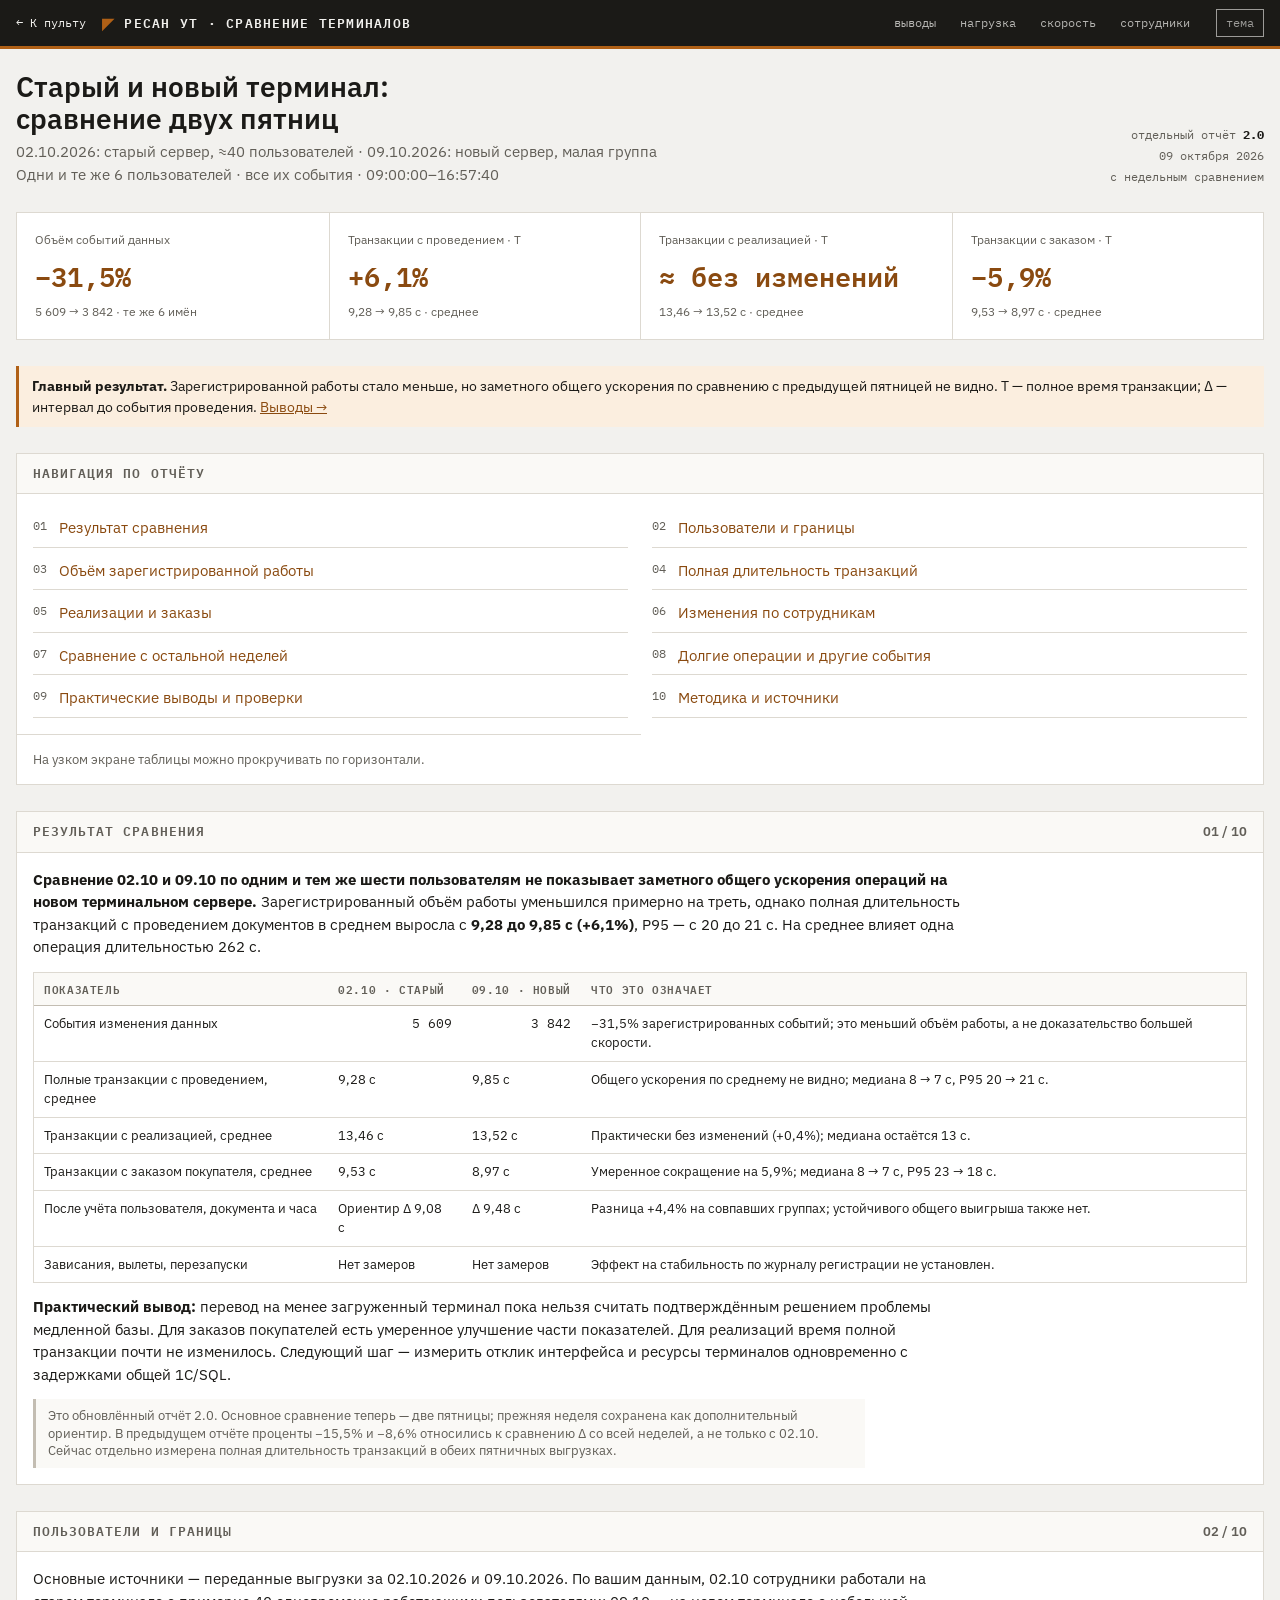
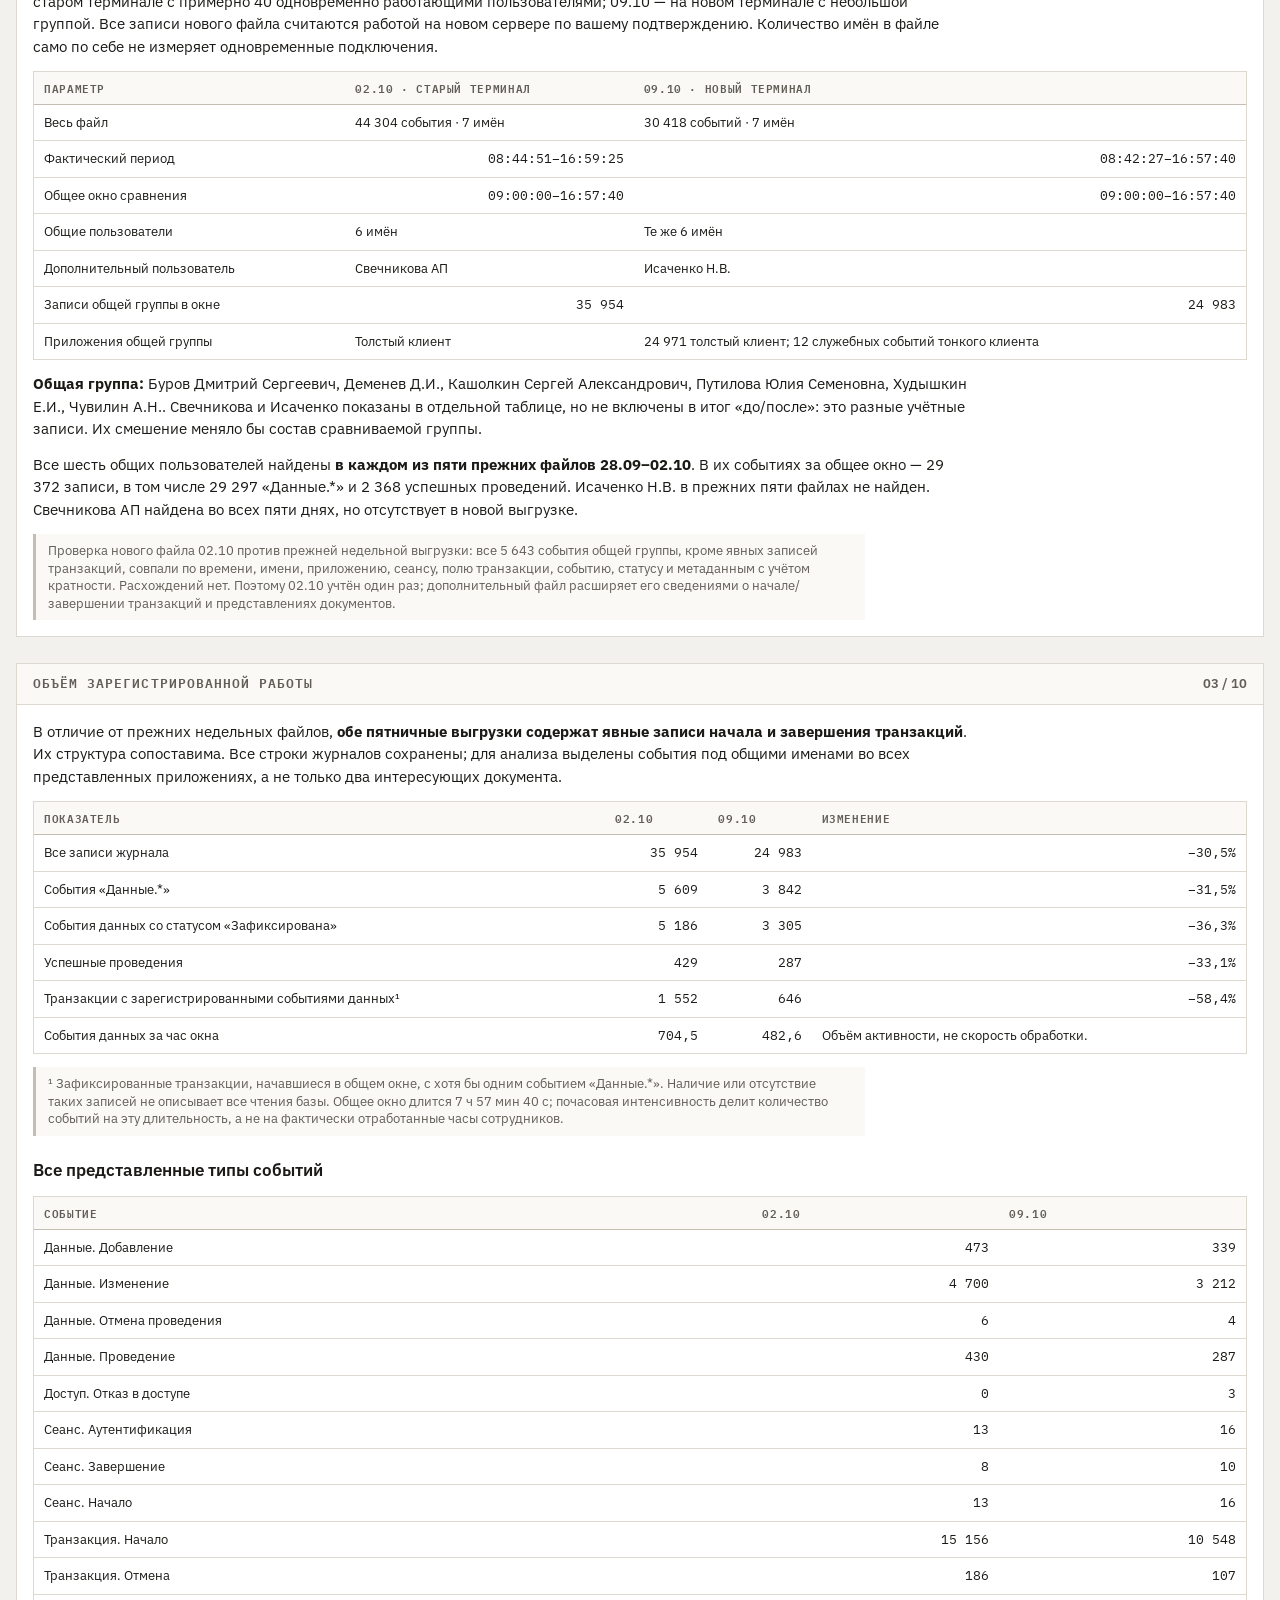
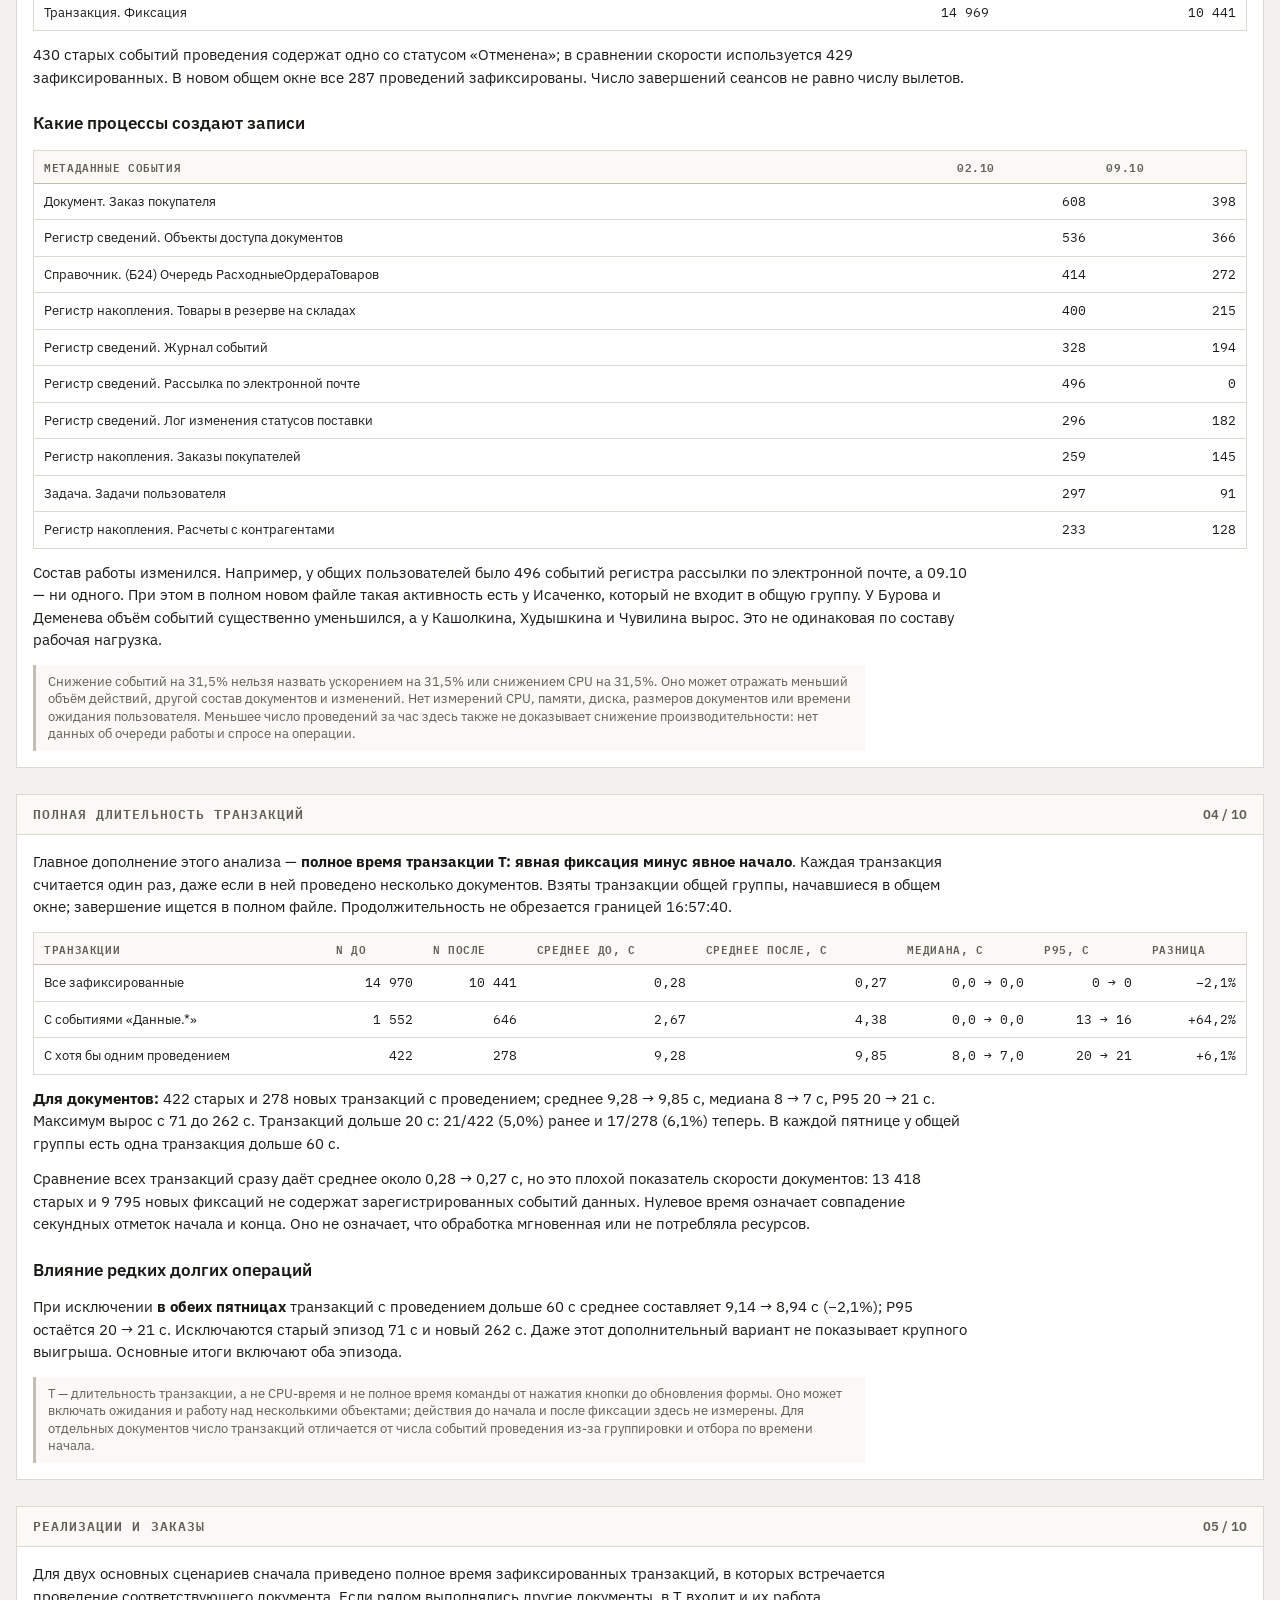
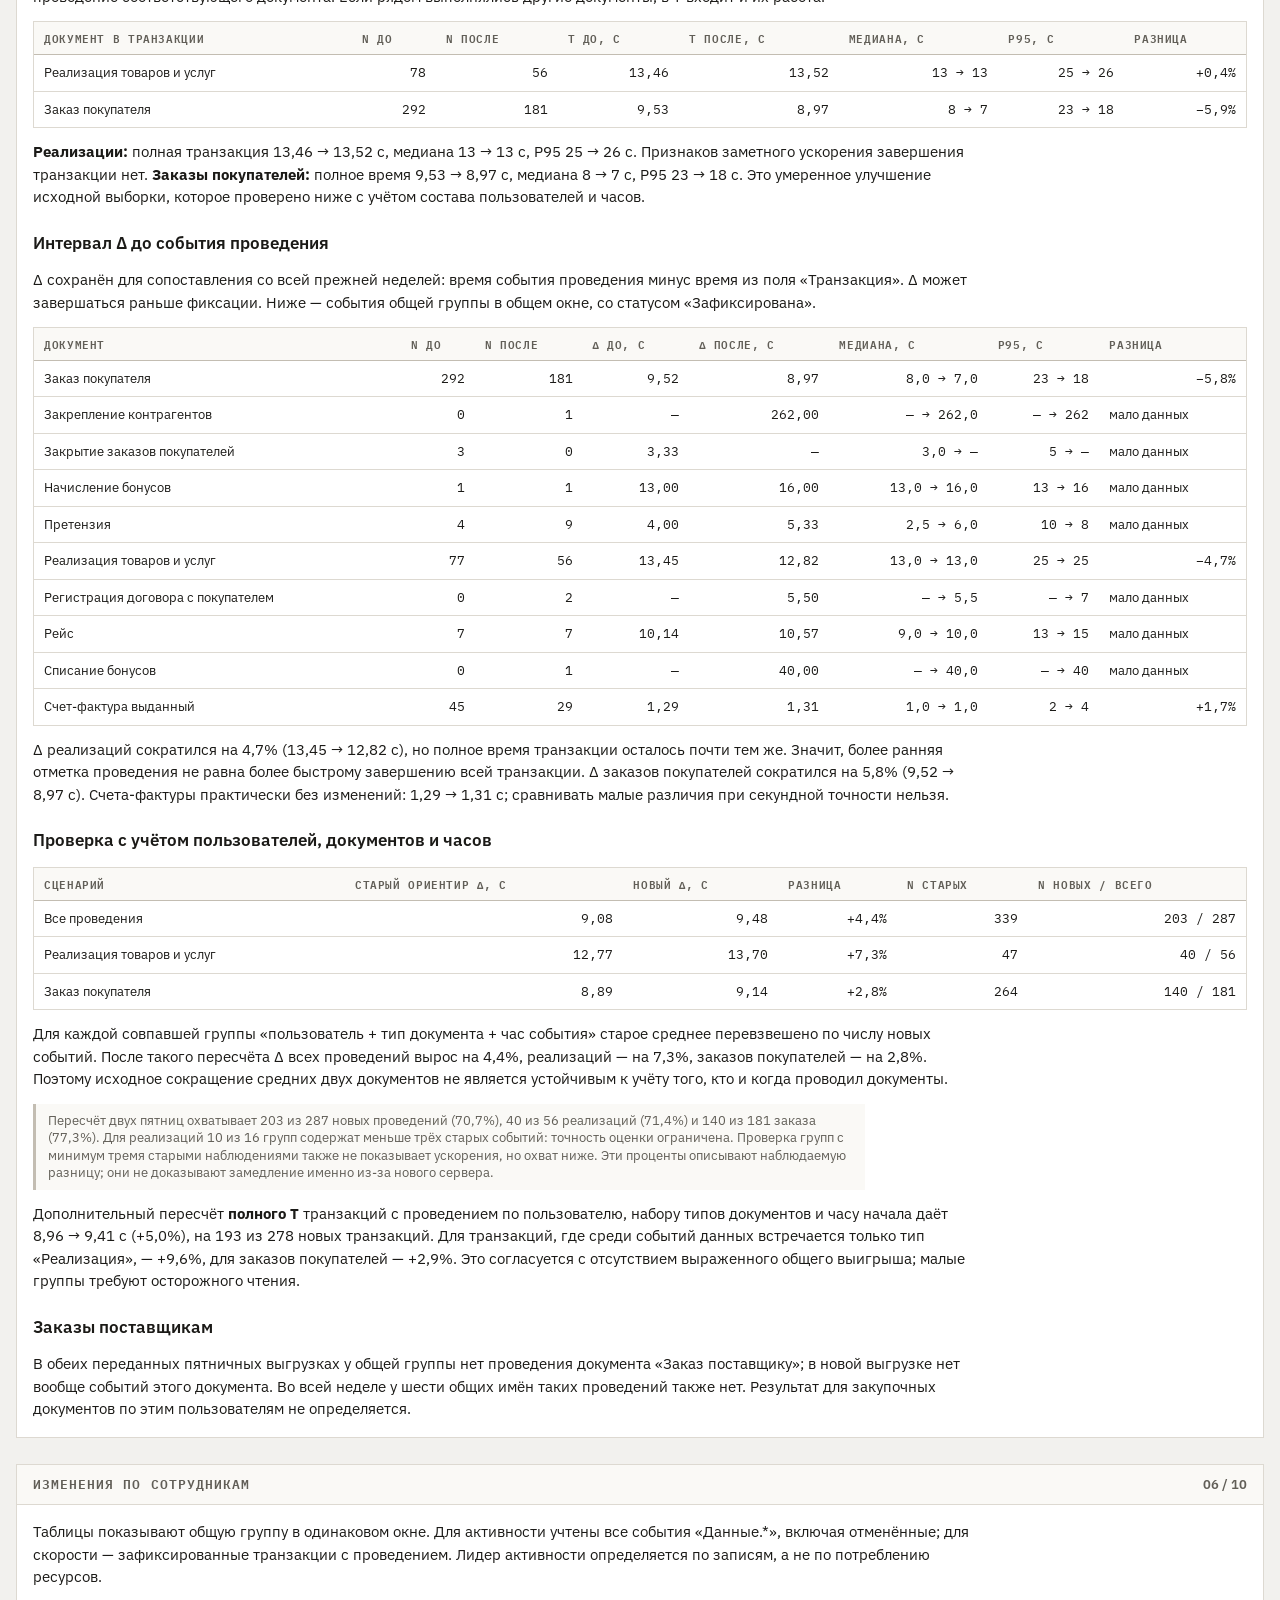
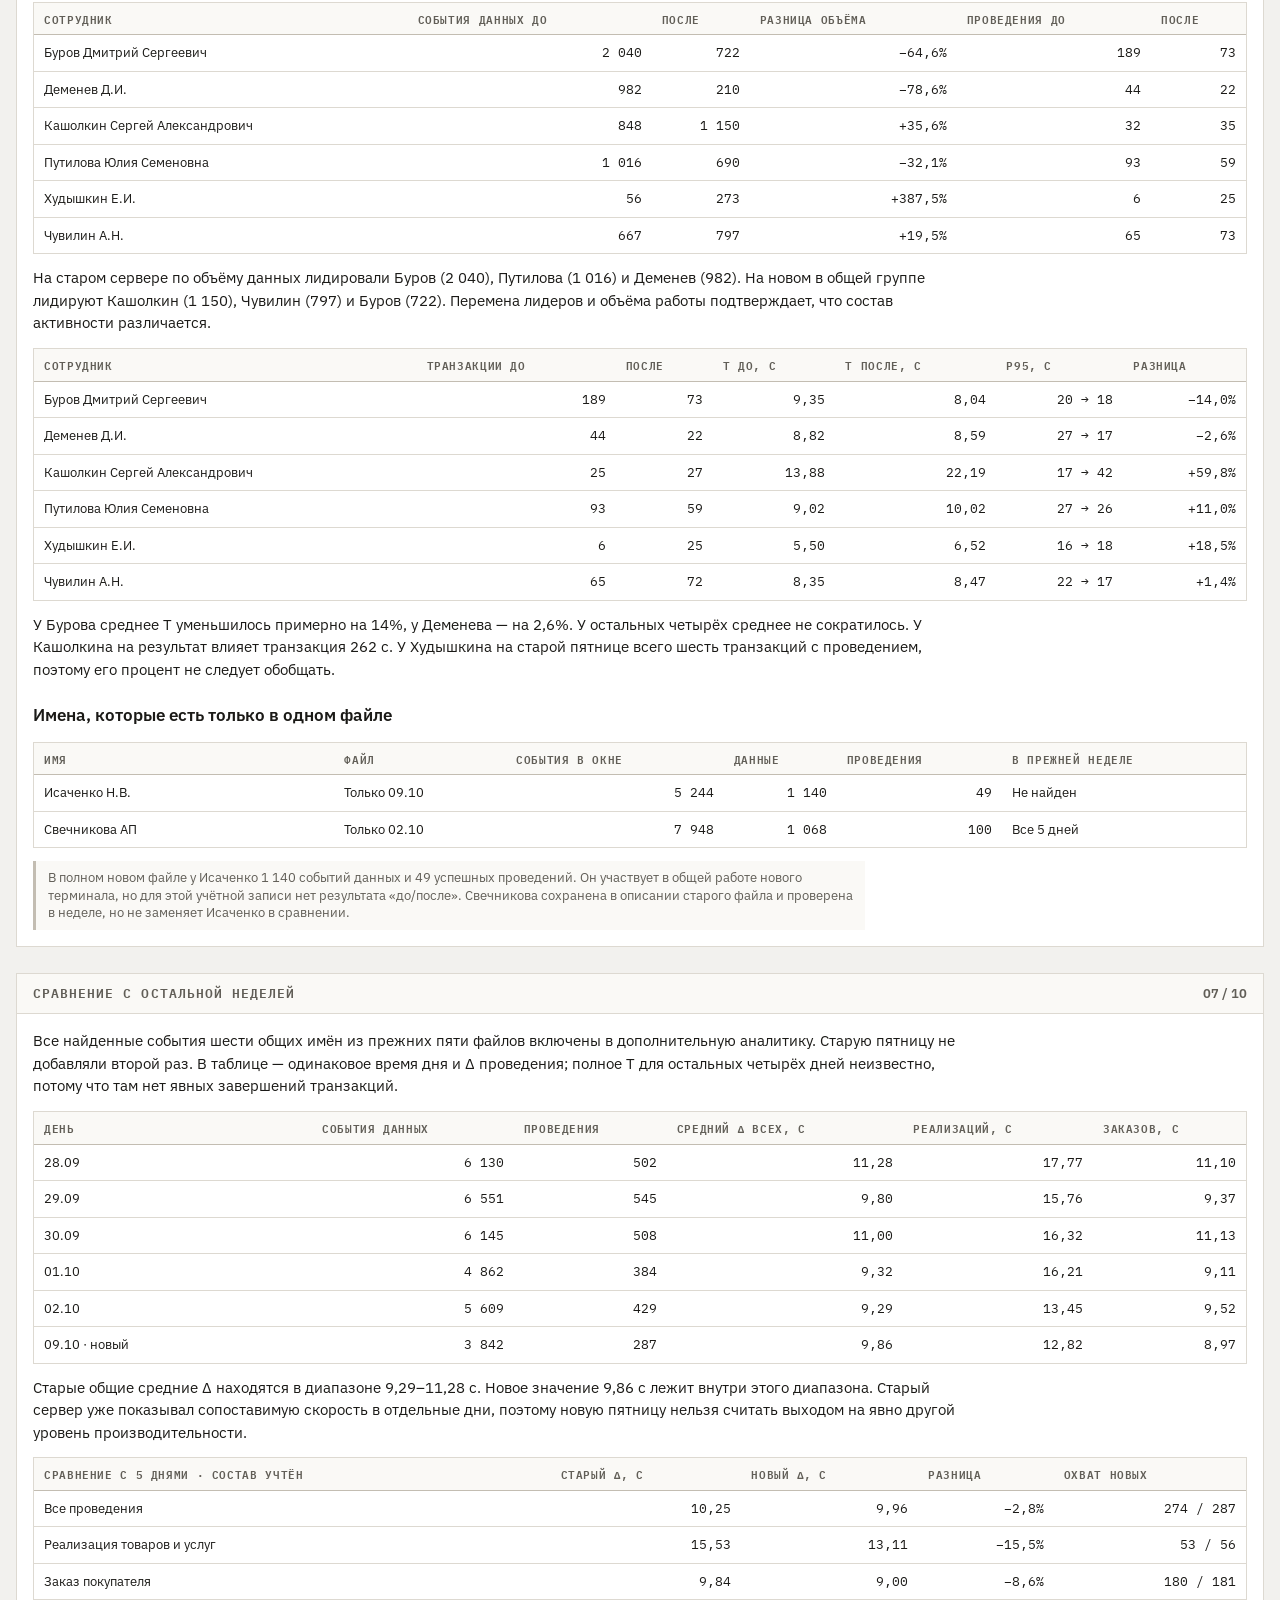
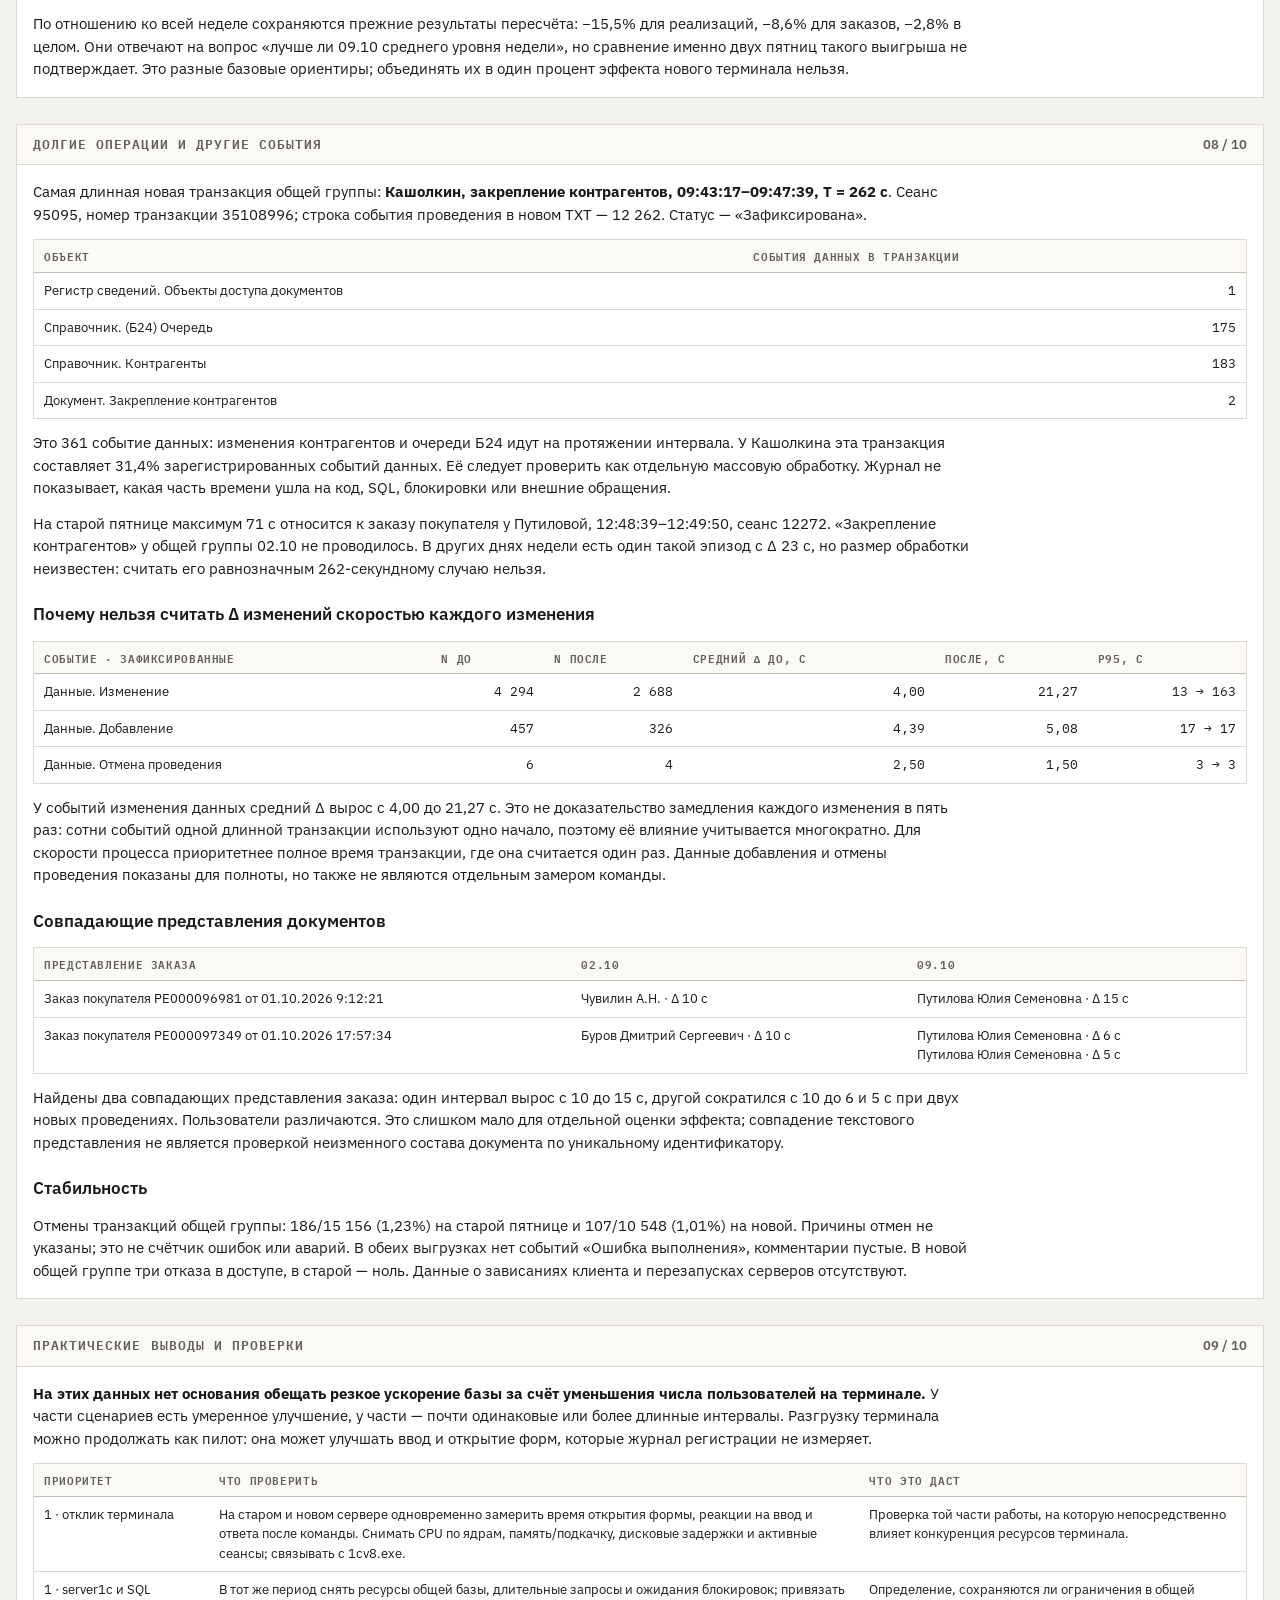
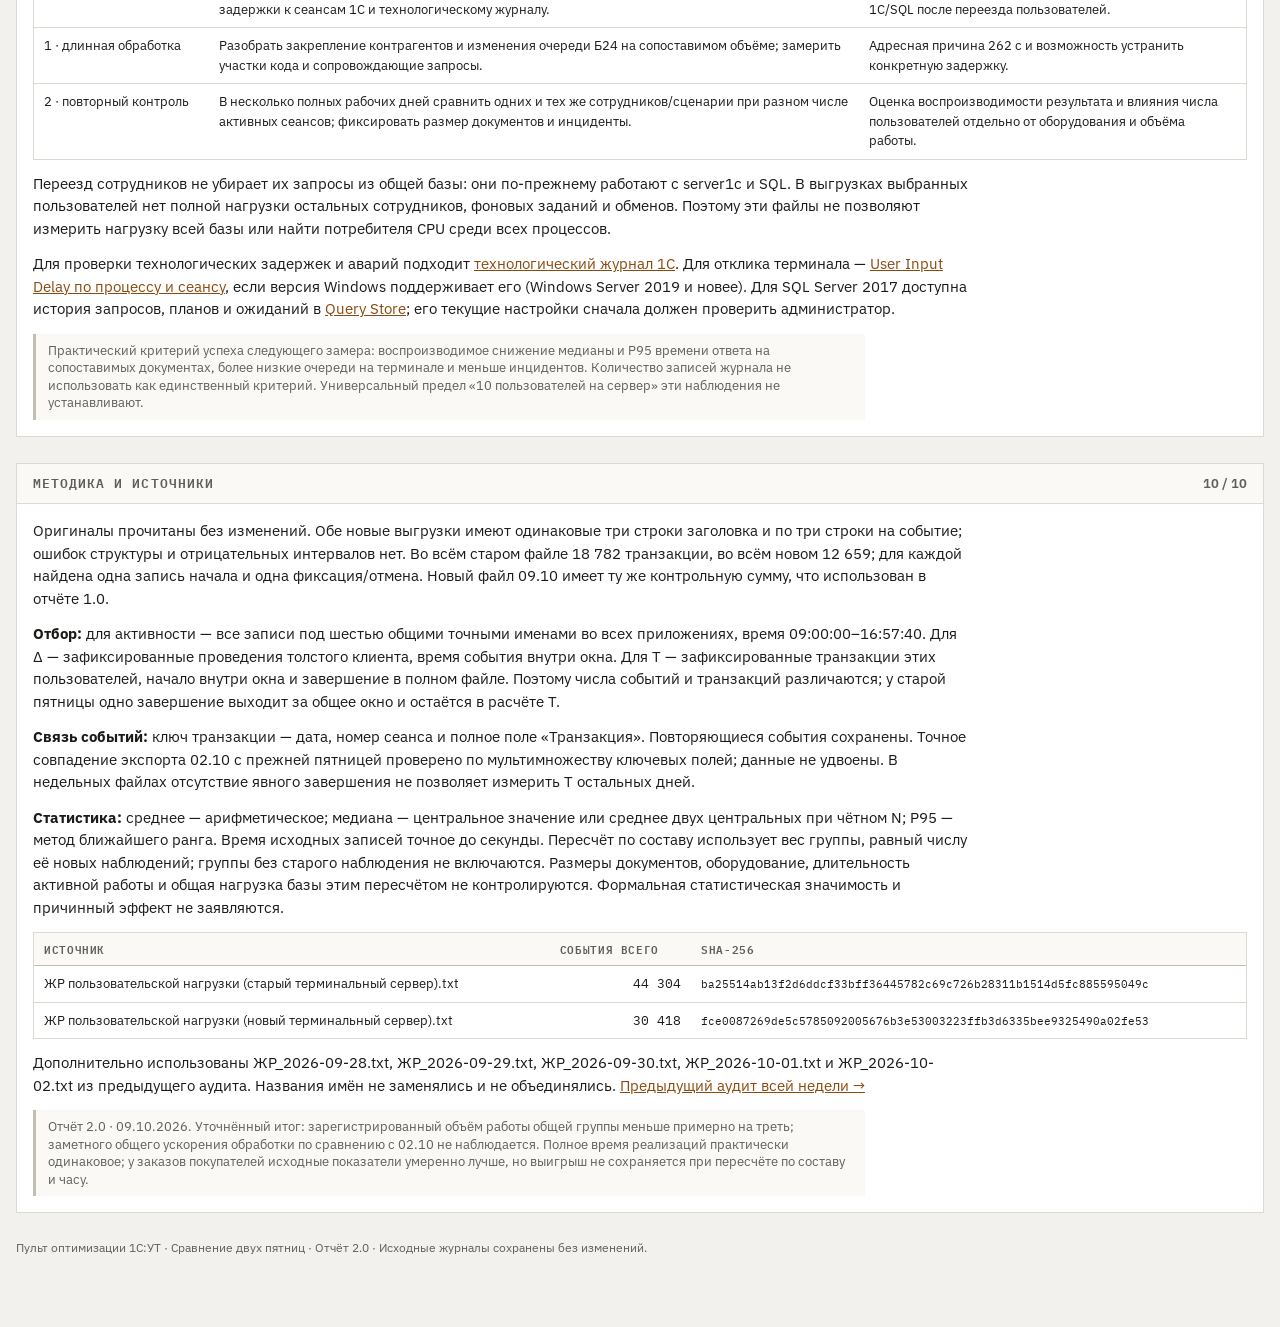
==== reports/terminal-server-comparison-2026-10-02_2026-10-09.html @ 893bbebf "Пульт оптимизации v0.6: сравнение терминальных серверов" ====
<!doctype html><html lang="ru"><head><meta charset="utf-8"><meta name="viewport" content="width=device-width,initial-scale=1"><title>Старый и новый терминал · Две пятницы · 1С:УТ</title><meta name="description" content="Сравнение тех же пользователей 02.10 и 09.10.2026: все события, полное время транзакций, документы и недельный ориентир."><link rel="preconnect" href="https://fonts.googleapis.com"><link rel="preconnect" href="https://fonts.gstatic.com" crossorigin=""><link rel="stylesheet" href="https://fonts.googleapis.com/css2?family=IBM+Plex+Sans:wght@400;500;600;700&amp;family=IBM+Plex+Mono:wght@400;500;600&amp;display=swap"><link rel="stylesheet" href="../dashboard.css"><link rel="stylesheet" href="audit.css"><style>
.lead-cards{display:grid;grid-template-columns:repeat(4,minmax(0,1fr))}.lead-cards>div{padding:18px;border-left:1px solid var(--rule)}.lead-cards>div:first-child{border:0}.lead-cards .v{font:600 27px var(--m);color:var(--acc-ink);margin:6px 0}.lead-cards .label,.lead-cards .detail{font-size:12px;color:var(--dim)}.audit-page table{width:100%;font-size:13px}.audit-page td{overflow-wrap:normal;word-break:normal;vertical-align:top}.audit-page td:first-child,.audit-page th:first-child{min-width:175px}.audit-page td.r{text-align:right}.audit-page .hash{font:11px var(--m);word-break:break-all}.audit-page .report-body p{max-width:104ch}.audit-page .head h1{max-width:32ch}.footer{font-size:12px;color:var(--dim)}
@media(max-width:800px){.lead-cards{grid-template-columns:repeat(2,minmax(0,1fr))}.lead-cards>div:nth-child(3){border-left:0;border-top:1px solid var(--rule)}.lead-cards>div:nth-child(4){border-top:1px solid var(--rule)}.audit-page table{min-width:740px}.audit-page .head{grid-template-columns:1fr}.audit-page .stamp{text-align:left}.audit-page .bar{position:static}}
@media(max-width:460px){.lead-cards .v{font-size:24px}.lead-cards>div{padding:14px}.audit-page .head h1{font-size:26px}}
@media print{.bar,.report-toc{display:none}body{background:white;color:black}.page{padding:0;gap:16px}.tw{overflow:visible}tr{break-inside:avoid}.audit-page table{min-width:0}}
</style></head><body class="audit-page"><header class="bar"><div class="bar-in"><a class="return-link" href="../index.html#terminals">← К пульту</a><span class="brand"><b>◤</b>РЕСАН УТ · СРАВНЕНИЕ ТЕРМИНАЛОВ</span><nav class="chips" aria-label="Разделы"><a href="#summary">выводы</a><a href="#load">нагрузка</a><a href="#speed">скорость</a><a href="#users">сотрудники</a></nav><button class="tbtn" id="th" type="button" aria-label="Переключить тему">тема</button></div></header><main class="page"><div class="head"><div><h1>Старый и новый терминал: сравнение двух пятниц</h1><p class="subt">02.10.2026: старый сервер, ≈40 пользователей · 09.10.2026: новый сервер, малая группа<br>Одни и те же 6 пользователей · все их события · 09:00:00–16:57:40</p></div><div class="stamp"><span>отдельный отчёт <b>2.0</b></span><span>09 октября 2026</span><span>с недельным сравнением</span></div></div><section class="block" aria-label="Главные показатели"><div class="lead-cards"><div><div class="label">Объём событий данных</div><div class="v">−31,5%</div><div class="detail">5 609 → 3 842 · те же 6 имён</div></div><div><div class="label">Транзакции с проведением · T</div><div class="v">+6,1%</div><div class="detail">9,28 → 9,85 с · среднее</div></div><div><div class="label">Транзакции с реализацией · T</div><div class="v">≈ без изменений</div><div class="detail">13,46 → 13,52 с · среднее</div></div><div><div class="label">Транзакции с заказом · T</div><div class="v">−5,9%</div><div class="detail">9,53 → 8,97 с · среднее</div></div></div></section><div class="warnbox acc"><b>Главный результат.</b> Зарегистрированной работы стало меньше, но заметного общего ускорения по сравнению с предыдущей пятницей не видно. T — полное время транзакции; Δ — интервал до события проведения. <a href="#summary">Выводы →</a></div><section class="block"><h2>Навигация по отчёту</h2><nav class="pad report-toc" aria-label="Оглавление"><a href="#summary"><span class="mono">01</span>Результат сравнения</a><a href="#scope"><span class="mono">02</span>Пользователи и границы</a><a href="#load"><span class="mono">03</span>Объём зарегистрированной работы</a><a href="#speed"><span class="mono">04</span>Полная длительность транзакций</a><a href="#documents"><span class="mono">05</span>Реализации и заказы</a><a href="#users"><span class="mono">06</span>Изменения по сотрудникам</a><a href="#week"><span class="mono">07</span>Сравнение с остальной неделей</a><a href="#episodes"><span class="mono">08</span>Долгие операции и другие события</a><a href="#actions"><span class="mono">09</span>Практические выводы и проверки</a><a href="#method"><span class="mono">10</span>Методика и источники</a></nav><p class="pad sm">На узком экране таблицы можно прокручивать по горизонтали.</p></section><section class="block" id="summary"><h2>Результат сравнения<em>01 / 10</em></h2><div class="pad report-body"><p><b>Сравнение 02.10 и 09.10 по одним и тем же шести пользователям не показывает заметного общего ускорения операций на новом терминальном сервере.</b> Зарегистрированный объём работы уменьшился примерно на треть, однако полная длительность транзакций с проведением документов в среднем выросла с <b>9,28 до 9,85 с (+6,1%)</b>, P95 — с 20 до 21 с. На среднее влияет одна операция длительностью 262 с.</p><div class="tw"><table><thead><tr><th scope="col">Показатель</th><th scope="col">02.10 · старый</th><th scope="col">09.10 · новый</th><th scope="col">Что это означает</th></tr></thead><tbody><tr><td>События изменения данных</td><td class="r">5 609</td><td class="r">3 842</td><td>−31,5% зарегистрированных событий; это меньший объём работы, а не доказательство большей скорости.</td></tr><tr><td>Полные транзакции с проведением, среднее</td><td>9,28 с</td><td>9,85 с</td><td>Общего ускорения по среднему не видно; медиана 8 → 7 с, P95 20 → 21 с.</td></tr><tr><td>Транзакции с реализацией, среднее</td><td>13,46 с</td><td>13,52 с</td><td>Практически без изменений (+0,4%); медиана остаётся 13 с.</td></tr><tr><td>Транзакции с заказом покупателя, среднее</td><td>9,53 с</td><td>8,97 с</td><td>Умеренное сокращение на 5,9%; медиана 8 → 7 с, P95 23 → 18 с.</td></tr><tr><td>После учёта пользователя, документа и часа</td><td>Ориентир Δ 9,08 с</td><td>Δ 9,48 с</td><td>Разница +4,4% на совпавших группах; устойчивого общего выигрыша также нет.</td></tr><tr><td>Зависания, вылеты, перезапуски</td><td>Нет замеров</td><td>Нет замеров</td><td>Эффект на стабильность по журналу регистрации не установлен.</td></tr></tbody></table></div><p><b>Практический вывод:</b> перевод на менее загруженный терминал пока нельзя считать подтверждённым решением проблемы медленной базы. Для заказов покупателей есть умеренное улучшение части показателей. Для реализаций время полной транзакции почти не изменилось. Следующий шаг — измерить отклик интерфейса и ресурсы терминалов одновременно с задержками общей 1С/SQL.</p><p class="report-note sm">Это обновлённый отчёт 2.0. Основное сравнение теперь — две пятницы; прежняя неделя сохранена как дополнительный ориентир. В предыдущем отчёте проценты −15,5% и −8,6% относились к сравнению Δ со всей неделей, а не только с 02.10. Сейчас отдельно измерена полная длительность транзакций в обеих пятничных выгрузках.</p></div></section><section class="block" id="scope"><h2>Пользователи и границы<em>02 / 10</em></h2><div class="pad report-body"><p>Основные источники — переданные выгрузки за 02.10.2026 и 09.10.2026. По вашим данным, 02.10 сотрудники работали на старом терминале с примерно 40 одновременно работающими пользователями; 09.10 — на новом терминале с небольшой группой. Все записи нового файла считаются работой на новом сервере по вашему подтверждению. Количество имён в файле само по себе не измеряет одновременные подключения.</p><div class="tw"><table><thead><tr><th scope="col">Параметр</th><th scope="col">02.10 · старый терминал</th><th scope="col">09.10 · новый терминал</th></tr></thead><tbody><tr><td>Весь файл</td><td>44 304 события · 7 имён</td><td>30 418 событий · 7 имён</td></tr><tr><td>Фактический период</td><td class="r">08:44:51–16:59:25</td><td class="r">08:42:27–16:57:40</td></tr><tr><td>Общее окно сравнения</td><td class="r">09:00:00–16:57:40</td><td class="r">09:00:00–16:57:40</td></tr><tr><td>Общие пользователи</td><td>6 имён</td><td>Те же 6 имён</td></tr><tr><td>Дополнительный пользователь</td><td>Свечникова АП</td><td>Исаченко Н.В.</td></tr><tr><td>Записи общей группы в окне</td><td class="r">35 954</td><td class="r">24 983</td></tr><tr><td>Приложения общей группы</td><td>Толстый клиент</td><td>24 971 толстый клиент; 12 служебных событий тонкого клиента</td></tr></tbody></table></div><p><b>Общая группа:</b> Буров Дмитрий Сергеевич, Деменев Д.И., Кашолкин Сергей Александрович, Путилова Юлия Семеновна, Худышкин Е.И., Чувилин А.Н.. Свечникова и Исаченко показаны в отдельной таблице, но не включены в итог «до/после»: это разные учётные записи. Их смешение меняло бы состав сравниваемой группы.</p><p>Все шесть общих пользователей найдены <b>в каждом из пяти прежних файлов 28.09–02.10</b>. В их событиях за общее окно — 29 372 записи, в том числе 29 297 «Данные.*» и 2 368 успешных проведений. Исаченко Н.В. в прежних пяти файлах не найден. Свечникова АП найдена во всех пяти днях, но отсутствует в новой выгрузке.</p><p class="report-note sm">Проверка нового файла 02.10 против прежней недельной выгрузки: все 5 643 события общей группы, кроме явных записей транзакций, совпали по времени, имени, приложению, сеансу, полю транзакции, событию, статусу и метаданным с учётом кратности. Расхождений нет. Поэтому 02.10 учтён один раз; дополнительный файл расширяет его сведениями о начале/завершении транзакций и представлениях документов.</p></div></section><section class="block" id="load"><h2>Объём зарегистрированной работы<em>03 / 10</em></h2><div class="pad report-body"><p>В отличие от прежних недельных файлов, <b>обе пятничные выгрузки содержат явные записи начала и завершения транзакций</b>. Их структура сопоставима. Все строки журналов сохранены; для анализа выделены события под общими именами во всех представленных приложениях, а не только два интересующих документа.</p><div class="tw"><table><thead><tr><th scope="col">Показатель</th><th scope="col">02.10</th><th scope="col">09.10</th><th scope="col">Изменение</th></tr></thead><tbody><tr><td>Все записи журнала</td><td class="r">35 954</td><td class="r">24 983</td><td class="r">−30,5%</td></tr><tr><td>События «Данные.*»</td><td class="r">5 609</td><td class="r">3 842</td><td class="r">−31,5%</td></tr><tr><td>События данных со статусом «Зафиксирована»</td><td class="r">5 186</td><td class="r">3 305</td><td class="r">−36,3%</td></tr><tr><td>Успешные проведения</td><td class="r">429</td><td class="r">287</td><td class="r">−33,1%</td></tr><tr><td>Транзакции с зарегистрированными событиями данных¹</td><td class="r">1 552</td><td class="r">646</td><td class="r">−58,4%</td></tr><tr><td>События данных за час окна</td><td class="r">704,5</td><td class="r">482,6</td><td>Объём активности, не скорость обработки.</td></tr></tbody></table></div><p class="report-note sm">¹ Зафиксированные транзакции, начавшиеся в общем окне, с хотя бы одним событием «Данные.*». Наличие или отсутствие таких записей не описывает все чтения базы. Общее окно длится 7 ч 57 мин 40 с; почасовая интенсивность делит количество событий на эту длительность, а не на фактически отработанные часы сотрудников.</p><h3>Все представленные типы событий</h3><div class="tw"><table><thead><tr><th scope="col">Событие</th><th scope="col">02.10</th><th scope="col">09.10</th></tr></thead><tbody><tr><td>Данные. Добавление</td><td class="r">473</td><td class="r">339</td></tr><tr><td>Данные. Изменение</td><td class="r">4 700</td><td class="r">3 212</td></tr><tr><td>Данные. Отмена проведения</td><td class="r">6</td><td class="r">4</td></tr><tr><td>Данные. Проведение</td><td class="r">430</td><td class="r">287</td></tr><tr><td>Доступ. Отказ в доступе</td><td class="r">0</td><td class="r">3</td></tr><tr><td>Сеанс. Аутентификация</td><td class="r">13</td><td class="r">16</td></tr><tr><td>Сеанс. Завершение</td><td class="r">8</td><td class="r">10</td></tr><tr><td>Сеанс. Начало</td><td class="r">13</td><td class="r">16</td></tr><tr><td>Транзакция. Начало</td><td class="r">15 156</td><td class="r">10 548</td></tr><tr><td>Транзакция. Отмена</td><td class="r">186</td><td class="r">107</td></tr><tr><td>Транзакция. Фиксация</td><td class="r">14 969</td><td class="r">10 441</td></tr></tbody></table></div><p>430 старых событий проведения содержат одно со статусом «Отменена»; в сравнении скорости используется 429 зафиксированных. В новом общем окне все 287 проведений зафиксированы. Число завершений сеансов не равно числу вылетов.</p><h3>Какие процессы создают записи</h3><div class="tw"><table><thead><tr><th scope="col">Метаданные события</th><th scope="col">02.10</th><th scope="col">09.10</th></tr></thead><tbody><tr><td>Документ. Заказ покупателя</td><td class="r">608</td><td class="r">398</td></tr><tr><td>Регистр сведений. Объекты доступа документов</td><td class="r">536</td><td class="r">366</td></tr><tr><td>Справочник. (Б24) Очередь РасходныеОрдераТоваров</td><td class="r">414</td><td class="r">272</td></tr><tr><td>Регистр накопления. Товары в резерве на складах</td><td class="r">400</td><td class="r">215</td></tr><tr><td>Регистр сведений. Журнал событий</td><td class="r">328</td><td class="r">194</td></tr><tr><td>Регистр сведений. Рассылка по электронной почте</td><td class="r">496</td><td class="r">0</td></tr><tr><td>Регистр сведений. Лог изменения статусов поставки</td><td class="r">296</td><td class="r">182</td></tr><tr><td>Регистр накопления. Заказы покупателей</td><td class="r">259</td><td class="r">145</td></tr><tr><td>Задача. Задачи пользователя</td><td class="r">297</td><td class="r">91</td></tr><tr><td>Регистр накопления. Расчеты с контрагентами</td><td class="r">233</td><td class="r">128</td></tr></tbody></table></div><p>Состав работы изменился. Например, у общих пользователей было 496 событий регистра рассылки по электронной почте, а 09.10 — ни одного. При этом в полном новом файле такая активность есть у Исаченко, который не входит в общую группу. У Бурова и Деменева объём событий существенно уменьшился, а у Кашолкина, Худышкина и Чувилина вырос. Это не одинаковая по составу рабочая нагрузка.</p><p class="report-note sm">Снижение событий на 31,5% нельзя назвать ускорением на 31,5% или снижением CPU на 31,5%. Оно может отражать меньший объём действий, другой состав документов и изменений. Нет измерений CPU, памяти, диска, размеров документов или времени ожидания пользователя. Меньшее число проведений за час здесь также не доказывает снижение производительности: нет данных об очереди работы и спросе на операции.</p></div></section><section class="block" id="speed"><h2>Полная длительность транзакций<em>04 / 10</em></h2><div class="pad report-body"><p>Главное дополнение этого анализа — <b>полное время транзакции T: явная фиксация минус явное начало</b>. Каждая транзакция считается один раз, даже если в ней проведено несколько документов. Взяты транзакции общей группы, начавшиеся в общем окне; завершение ищется в полном файле. Продолжительность не обрезается границей 16:57:40.</p><div class="tw"><table><thead><tr><th scope="col">Транзакции</th><th scope="col">N до</th><th scope="col">N после</th><th scope="col">Среднее до, с</th><th scope="col">Среднее после, с</th><th scope="col">Медиана, с</th><th scope="col">P95, с</th><th scope="col">Разница</th></tr></thead><tbody><tr><td>Все зафиксированные</td><td class="r">14 970</td><td class="r">10 441</td><td class="r">0,28</td><td class="r">0,27</td><td class="r">0,0 → 0,0</td><td class="r">0 → 0</td><td class="r">−2,1%</td></tr><tr><td>С событиями «Данные.*»</td><td class="r">1 552</td><td class="r">646</td><td class="r">2,67</td><td class="r">4,38</td><td class="r">0,0 → 0,0</td><td class="r">13 → 16</td><td class="r">+64,2%</td></tr><tr><td>С хотя бы одним проведением</td><td class="r">422</td><td class="r">278</td><td class="r">9,28</td><td class="r">9,85</td><td class="r">8,0 → 7,0</td><td class="r">20 → 21</td><td class="r">+6,1%</td></tr></tbody></table></div><p><b>Для документов:</b> 422 старых и 278 новых транзакций с проведением; среднее 9,28 → 9,85 с, медиана 8 → 7 с, P95 20 → 21 с. Максимум вырос с 71 до 262 с. Транзакций дольше 20 с: 21/422 (5,0%) ранее и 17/278 (6,1%) теперь. В каждой пятнице у общей группы есть одна транзакция дольше 60 с.</p><p>Сравнение всех транзакций сразу даёт среднее около 0,28 → 0,27 с, но это плохой показатель скорости документов: 13 418 старых и 9 795 новых фиксаций не содержат зарегистрированных событий данных. Нулевое время означает совпадение секундных отметок начала и конца. Оно не означает, что обработка мгновенная или не потребляла ресурсов.</p><h3>Влияние редких долгих операций</h3><p>При исключении <b>в обеих пятницах</b> транзакций с проведением дольше 60 с среднее составляет 9,14 → 8,94 с (−2,1%); P95 остаётся 20 → 21 с. Исключаются старый эпизод 71 с и новый 262 с. Даже этот дополнительный вариант не показывает крупного выигрыша. Основные итоги включают оба эпизода.</p><p class="report-note sm">T — длительность транзакции, а не CPU-время и не полное время команды от нажатия кнопки до обновления формы. Оно может включать ожидания и работу над несколькими объектами; действия до начала и после фиксации здесь не измерены. Для отдельных документов число транзакций отличается от числа событий проведения из-за группировки и отбора по времени начала.</p></div></section><section class="block" id="documents"><h2>Реализации и заказы<em>05 / 10</em></h2><div class="pad report-body"><p>Для двух основных сценариев сначала приведено полное время зафиксированных транзакций, в которых встречается проведение соответствующего документа. Если рядом выполнялись другие документы, в T входит и их работа.</p><div class="tw"><table><thead><tr><th scope="col">Документ в транзакции</th><th scope="col">N до</th><th scope="col">N после</th><th scope="col">T до, с</th><th scope="col">T после, с</th><th scope="col">Медиана, с</th><th scope="col">P95, с</th><th scope="col">Разница</th></tr></thead><tbody><tr><td>Реализация товаров и услуг</td><td class="r">78</td><td class="r">56</td><td class="r">13,46</td><td class="r">13,52</td><td class="r">13 → 13</td><td class="r">25 → 26</td><td class="r">+0,4%</td></tr><tr><td>Заказ покупателя</td><td class="r">292</td><td class="r">181</td><td class="r">9,53</td><td class="r">8,97</td><td class="r">8 → 7</td><td class="r">23 → 18</td><td class="r">−5,9%</td></tr></tbody></table></div><p><b>Реализации:</b> полная транзакция 13,46 → 13,52 с, медиана 13 → 13 с, P95 25 → 26 с. Признаков заметного ускорения завершения транзакции нет. <b>Заказы покупателей:</b> полное время 9,53 → 8,97 с, медиана 8 → 7 с, P95 23 → 18 с. Это умеренное улучшение исходной выборки, которое проверено ниже с учётом состава пользователей и часов.</p><h3>Интервал Δ до события проведения</h3><p>Δ сохранён для сопоставления со всей прежней неделей: время события проведения минус время из поля «Транзакция». Δ может завершаться раньше фиксации. Ниже — события общей группы в общем окне, со статусом «Зафиксирована».</p><div class="tw"><table><thead><tr><th scope="col">Документ</th><th scope="col">N до</th><th scope="col">N после</th><th scope="col">Δ до, с</th><th scope="col">Δ после, с</th><th scope="col">Медиана, с</th><th scope="col">P95, с</th><th scope="col">Разница</th></tr></thead><tbody><tr><td>Заказ покупателя</td><td class="r">292</td><td class="r">181</td><td class="r">9,52</td><td class="r">8,97</td><td class="r">8,0 → 7,0</td><td class="r">23 → 18</td><td class="r">−5,8%</td></tr><tr><td>Закрепление контрагентов</td><td class="r">0</td><td class="r">1</td><td class="r">—</td><td class="r">262,00</td><td class="r">— → 262,0</td><td class="r">— → 262</td><td>мало данных</td></tr><tr><td>Закрытие заказов покупателей</td><td class="r">3</td><td class="r">0</td><td class="r">3,33</td><td class="r">—</td><td class="r">3,0 → —</td><td class="r">5 → —</td><td>мало данных</td></tr><tr><td>Начисление бонусов</td><td class="r">1</td><td class="r">1</td><td class="r">13,00</td><td class="r">16,00</td><td class="r">13,0 → 16,0</td><td class="r">13 → 16</td><td>мало данных</td></tr><tr><td>Претензия</td><td class="r">4</td><td class="r">9</td><td class="r">4,00</td><td class="r">5,33</td><td class="r">2,5 → 6,0</td><td class="r">10 → 8</td><td>мало данных</td></tr><tr><td>Реализация товаров и услуг</td><td class="r">77</td><td class="r">56</td><td class="r">13,45</td><td class="r">12,82</td><td class="r">13,0 → 13,0</td><td class="r">25 → 25</td><td class="r">−4,7%</td></tr><tr><td>Регистрация договора с покупателем</td><td class="r">0</td><td class="r">2</td><td class="r">—</td><td class="r">5,50</td><td class="r">— → 5,5</td><td class="r">— → 7</td><td>мало данных</td></tr><tr><td>Рейс</td><td class="r">7</td><td class="r">7</td><td class="r">10,14</td><td class="r">10,57</td><td class="r">9,0 → 10,0</td><td class="r">13 → 15</td><td>мало данных</td></tr><tr><td>Списание бонусов</td><td class="r">0</td><td class="r">1</td><td class="r">—</td><td class="r">40,00</td><td class="r">— → 40,0</td><td class="r">— → 40</td><td>мало данных</td></tr><tr><td>Счет-фактура выданный</td><td class="r">45</td><td class="r">29</td><td class="r">1,29</td><td class="r">1,31</td><td class="r">1,0 → 1,0</td><td class="r">2 → 4</td><td class="r">+1,7%</td></tr></tbody></table></div><p>Δ реализаций сократился на 4,7% (13,45 → 12,82 с), но полное время транзакции осталось почти тем же. Значит, более ранняя отметка проведения не равна более быстрому завершению всей транзакции. Δ заказов покупателей сократился на 5,8% (9,52 → 8,97 с). Счета-фактуры практически без изменений: 1,29 → 1,31 с; сравнивать малые различия при секундной точности нельзя.</p><h3>Проверка с учётом пользователей, документов и часов</h3><div class="tw"><table><thead><tr><th scope="col">Сценарий</th><th scope="col">Старый ориентир Δ, с</th><th scope="col">Новый Δ, с</th><th scope="col">Разница</th><th scope="col">N старых</th><th scope="col">N новых / всего</th></tr></thead><tbody><tr><td>Все проведения</td><td class="r">9,08</td><td class="r">9,48</td><td class="r">+4,4%</td><td class="r">339</td><td class="r">203 / 287</td></tr><tr><td>Реализация товаров и услуг</td><td class="r">12,77</td><td class="r">13,70</td><td class="r">+7,3%</td><td class="r">47</td><td class="r">40 / 56</td></tr><tr><td>Заказ покупателя</td><td class="r">8,89</td><td class="r">9,14</td><td class="r">+2,8%</td><td class="r">264</td><td class="r">140 / 181</td></tr></tbody></table></div><p>Для каждой совпавшей группы «пользователь + тип документа + час события» старое среднее перевзвешено по числу новых событий. После такого пересчёта Δ всех проведений вырос на 4,4%, реализаций — на 7,3%, заказов покупателей — на 2,8%. Поэтому исходное сокращение средних двух документов не является устойчивым к учёту того, кто и когда проводил документы.</p><p class="report-note sm">Пересчёт двух пятниц охватывает 203 из 287 новых проведений (70,7%), 40 из 56 реализаций (71,4%) и 140 из 181 заказа (77,3%). Для реализаций 10 из 16 групп содержат меньше трёх старых событий: точность оценки ограничена. Проверка групп с минимум тремя старыми наблюдениями также не показывает ускорения, но охват ниже. Эти проценты описывают наблюдаемую разницу; они не доказывают замедление именно из-за нового сервера.</p><p>Дополнительный пересчёт <b>полного T</b> транзакций с проведением по пользователю, набору типов документов и часу начала даёт 8,96 → 9,41 с (+5,0%), на 193 из 278 новых транзакций. Для транзакций, где среди событий данных встречается только тип «Реализация», — +9,6%, для заказов покупателей — +2,9%. Это согласуется с отсутствием выраженного общего выигрыша; малые группы требуют осторожного чтения.</p><h3>Заказы поставщикам</h3><p>В обеих переданных пятничных выгрузках у общей группы нет проведения документа «Заказ поставщику»; в новой выгрузке нет вообще событий этого документа. Во всей неделе у шести общих имён таких проведений также нет. Результат для закупочных документов по этим пользователям не определяется.</p></div></section><section class="block" id="users"><h2>Изменения по сотрудникам<em>06 / 10</em></h2><div class="pad report-body"><p>Таблицы показывают общую группу в одинаковом окне. Для активности учтены все события «Данные.*», включая отменённые; для скорости — зафиксированные транзакции с проведением. Лидер активности определяется по записям, а не по потреблению ресурсов.</p><div class="tw"><table><thead><tr><th scope="col">Сотрудник</th><th scope="col">События данных до</th><th scope="col">После</th><th scope="col">Разница объёма</th><th scope="col">Проведения до</th><th scope="col">После</th></tr></thead><tbody><tr><td>Буров Дмитрий Сергеевич</td><td class="r">2 040</td><td class="r">722</td><td class="r">−64,6%</td><td class="r">189</td><td class="r">73</td></tr><tr><td>Деменев Д.И.</td><td class="r">982</td><td class="r">210</td><td class="r">−78,6%</td><td class="r">44</td><td class="r">22</td></tr><tr><td>Кашолкин Сергей Александрович</td><td class="r">848</td><td class="r">1 150</td><td class="r">+35,6%</td><td class="r">32</td><td class="r">35</td></tr><tr><td>Путилова Юлия Семеновна</td><td class="r">1 016</td><td class="r">690</td><td class="r">−32,1%</td><td class="r">93</td><td class="r">59</td></tr><tr><td>Худышкин Е.И.</td><td class="r">56</td><td class="r">273</td><td class="r">+387,5%</td><td class="r">6</td><td class="r">25</td></tr><tr><td>Чувилин А.Н.</td><td class="r">667</td><td class="r">797</td><td class="r">+19,5%</td><td class="r">65</td><td class="r">73</td></tr></tbody></table></div><p>На старом сервере по объёму данных лидировали Буров (2 040), Путилова (1 016) и Деменев (982). На новом в общей группе лидируют Кашолкин (1 150), Чувилин (797) и Буров (722). Перемена лидеров и объёма работы подтверждает, что состав активности различается.</p><div class="tw"><table><thead><tr><th scope="col">Сотрудник</th><th scope="col">Транзакции до</th><th scope="col">После</th><th scope="col">T до, с</th><th scope="col">T после, с</th><th scope="col">P95, с</th><th scope="col">Разница</th></tr></thead><tbody><tr><td>Буров Дмитрий Сергеевич</td><td class="r">189</td><td class="r">73</td><td class="r">9,35</td><td class="r">8,04</td><td class="r">20 → 18</td><td class="r">−14,0%</td></tr><tr><td>Деменев Д.И.</td><td class="r">44</td><td class="r">22</td><td class="r">8,82</td><td class="r">8,59</td><td class="r">27 → 17</td><td class="r">−2,6%</td></tr><tr><td>Кашолкин Сергей Александрович</td><td class="r">25</td><td class="r">27</td><td class="r">13,88</td><td class="r">22,19</td><td class="r">17 → 42</td><td class="r">+59,8%</td></tr><tr><td>Путилова Юлия Семеновна</td><td class="r">93</td><td class="r">59</td><td class="r">9,02</td><td class="r">10,02</td><td class="r">27 → 26</td><td class="r">+11,0%</td></tr><tr><td>Худышкин Е.И.</td><td class="r">6</td><td class="r">25</td><td class="r">5,50</td><td class="r">6,52</td><td class="r">16 → 18</td><td class="r">+18,5%</td></tr><tr><td>Чувилин А.Н.</td><td class="r">65</td><td class="r">72</td><td class="r">8,35</td><td class="r">8,47</td><td class="r">22 → 17</td><td class="r">+1,4%</td></tr></tbody></table></div><p>У Бурова среднее T уменьшилось примерно на 14%, у Деменева — на 2,6%. У остальных четырёх среднее не сократилось. У Кашолкина на результат влияет транзакция 262 с. У Худышкина на старой пятнице всего шесть транзакций с проведением, поэтому его процент не следует обобщать.</p><h3>Имена, которые есть только в одном файле</h3><div class="tw"><table><thead><tr><th scope="col">Имя</th><th scope="col">Файл</th><th scope="col">События в окне</th><th scope="col">Данные</th><th scope="col">Проведения</th><th scope="col">В прежней неделе</th></tr></thead><tbody><tr><td>Исаченко Н.В.</td><td>Только 09.10</td><td class="r">5 244</td><td class="r">1 140</td><td class="r">49</td><td>Не найден</td></tr><tr><td>Свечникова АП</td><td>Только 02.10</td><td class="r">7 948</td><td class="r">1 068</td><td class="r">100</td><td>Все 5 дней</td></tr></tbody></table></div><p class="report-note sm">В полном новом файле у Исаченко 1 140 событий данных и 49 успешных проведений. Он участвует в общей работе нового терминала, но для этой учётной записи нет результата «до/после». Свечникова сохранена в описании старого файла и проверена в неделе, но не заменяет Исаченко в сравнении.</p></div></section><section class="block" id="week"><h2>Сравнение с остальной неделей<em>07 / 10</em></h2><div class="pad report-body"><p>Все найденные события шести общих имён из прежних пяти файлов включены в дополнительную аналитику. Старую пятницу не добавляли второй раз. В таблице — одинаковое время дня и Δ проведения; полное T для остальных четырёх дней неизвестно, потому что там нет явных завершений транзакций.</p><div class="tw"><table><thead><tr><th scope="col">День</th><th scope="col">События данных</th><th scope="col">Проведения</th><th scope="col">Средний Δ всех, с</th><th scope="col">Реализаций, с</th><th scope="col">Заказов, с</th></tr></thead><tbody><tr><td>28.09</td><td class="r">6 130</td><td class="r">502</td><td class="r">11,28</td><td class="r">17,77</td><td class="r">11,10</td></tr><tr><td>29.09</td><td class="r">6 551</td><td class="r">545</td><td class="r">9,80</td><td class="r">15,76</td><td class="r">9,37</td></tr><tr><td>30.09</td><td class="r">6 145</td><td class="r">508</td><td class="r">11,00</td><td class="r">16,32</td><td class="r">11,13</td></tr><tr><td>01.10</td><td class="r">4 862</td><td class="r">384</td><td class="r">9,32</td><td class="r">16,21</td><td class="r">9,11</td></tr><tr><td>02.10</td><td class="r">5 609</td><td class="r">429</td><td class="r">9,29</td><td class="r">13,45</td><td class="r">9,52</td></tr><tr><td>09.10 · новый</td><td class="r">3 842</td><td class="r">287</td><td class="r">9,86</td><td class="r">12,82</td><td class="r">8,97</td></tr></tbody></table></div><p>Старые общие средние Δ находятся в диапазоне 9,29–11,28 с. Новое значение 9,86 с лежит внутри этого диапазона. Старый сервер уже показывал сопоставимую скорость в отдельные дни, поэтому новую пятницу нельзя считать выходом на явно другой уровень производительности.</p><div class="tw"><table><thead><tr><th scope="col">Сравнение с 5 днями · состав учтён</th><th scope="col">Старый Δ, с</th><th scope="col">Новый Δ, с</th><th scope="col">Разница</th><th scope="col">Охват новых</th></tr></thead><tbody><tr><td>Все проведения</td><td class="r">10,25</td><td class="r">9,96</td><td class="r">−2,8%</td><td class="r">274 / 287</td></tr><tr><td>Реализация товаров и услуг</td><td class="r">15,53</td><td class="r">13,11</td><td class="r">−15,5%</td><td class="r">53 / 56</td></tr><tr><td>Заказ покупателя</td><td class="r">9,84</td><td class="r">9,00</td><td class="r">−8,6%</td><td class="r">180 / 181</td></tr></tbody></table></div><p>По отношению ко всей неделе сохраняются прежние результаты пересчёта: −15,5% для реализаций, −8,6% для заказов, −2,8% в целом. Они отвечают на вопрос «лучше ли 09.10 среднего уровня недели», но сравнение именно двух пятниц такого выигрыша не подтверждает. Это разные базовые ориентиры; объединять их в один процент эффекта нового терминала нельзя.</p></div></section><section class="block" id="episodes"><h2>Долгие операции и другие события<em>08 / 10</em></h2><div class="pad report-body"><p>Самая длинная новая транзакция общей группы: <b>Кашолкин, закрепление контрагентов, 09:43:17–09:47:39, T = 262 с</b>. Сеанс 95095, номер транзакции 35108996; строка события проведения в новом TXT — 12 262. Статус — «Зафиксирована».</p><div class="tw"><table><thead><tr><th scope="col">Объект</th><th scope="col">События данных в транзакции</th></tr></thead><tbody><tr><td>Регистр сведений. Объекты доступа документов</td><td class="r">1</td></tr><tr><td>Справочник. (Б24) Очередь</td><td class="r">175</td></tr><tr><td>Справочник. Контрагенты</td><td class="r">183</td></tr><tr><td>Документ. Закрепление контрагентов</td><td class="r">2</td></tr></tbody></table></div><p>Это 361 событие данных: изменения контрагентов и очереди Б24 идут на протяжении интервала. У Кашолкина эта транзакция составляет 31,4% зарегистрированных событий данных. Её следует проверить как отдельную массовую обработку. Журнал не показывает, какая часть времени ушла на код, SQL, блокировки или внешние обращения.</p><p>На старой пятнице максимум 71 с относится к заказу покупателя у Путиловой, 12:48:39–12:49:50, сеанс 12272. «Закрепление контрагентов» у общей группы 02.10 не проводилось. В других днях недели есть один такой эпизод с Δ 23 с, но размер обработки неизвестен: считать его равнозначным 262-секундному случаю нельзя.</p><h3>Почему нельзя считать Δ изменений скоростью каждого изменения</h3><div class="tw"><table><thead><tr><th scope="col">Событие · зафиксированные</th><th scope="col">N до</th><th scope="col">N после</th><th scope="col">Средний Δ до, с</th><th scope="col">После, с</th><th scope="col">P95, с</th></tr></thead><tbody><tr><td>Данные. Изменение</td><td class="r">4 294</td><td class="r">2 688</td><td class="r">4,00</td><td class="r">21,27</td><td class="r">13 → 163</td></tr><tr><td>Данные. Добавление</td><td class="r">457</td><td class="r">326</td><td class="r">4,39</td><td class="r">5,08</td><td class="r">17 → 17</td></tr><tr><td>Данные. Отмена проведения</td><td class="r">6</td><td class="r">4</td><td class="r">2,50</td><td class="r">1,50</td><td class="r">3 → 3</td></tr></tbody></table></div><p>У событий изменения данных средний Δ вырос с 4,00 до 21,27 с. Это не доказательство замедления каждого изменения в пять раз: сотни событий одной длинной транзакции используют одно начало, поэтому её влияние учитывается многократно. Для скорости процесса приоритетнее полное время транзакции, где она считается один раз. Данные добавления и отмены проведения показаны для полноты, но также не являются отдельным замером команды.</p><h3>Совпадающие представления документов</h3><div class="tw"><table><thead><tr><th scope="col">Представление заказа</th><th scope="col">02.10</th><th scope="col">09.10</th></tr></thead><tbody><tr><td>Заказ покупателя РЕ000096981 от 01.10.2026 9:12:21</td><td>Чувилин А.Н. · Δ 10 с</td><td>Путилова Юлия Семеновна · Δ 15 с</td></tr><tr><td>Заказ покупателя РЕ000097349 от 01.10.2026 17:57:34</td><td>Буров Дмитрий Сергеевич · Δ 10 с</td><td>Путилова Юлия Семеновна · Δ 6 с<br>Путилова Юлия Семеновна · Δ 5 с</td></tr></tbody></table></div><p>Найдены два совпадающих представления заказа: один интервал вырос с 10 до 15 с, другой сократился с 10 до 6 и 5 с при двух новых проведениях. Пользователи различаются. Это слишком мало для отдельной оценки эффекта; совпадение текстового представления не является проверкой неизменного состава документа по уникальному идентификатору.</p><h3>Стабильность</h3><p>Отмены транзакций общей группы: 186/15 156 (1,23%) на старой пятнице и 107/10 548 (1,01%) на новой. Причины отмен не указаны; это не счётчик ошибок или аварий. В обеих выгрузках нет событий «Ошибка выполнения», комментарии пустые. В новой общей группе три отказа в доступе, в старой — ноль. Данные о зависаниях клиента и перезапусках серверов отсутствуют.</p></div></section><section class="block" id="actions"><h2>Практические выводы и проверки<em>09 / 10</em></h2><div class="pad report-body"><p><b>На этих данных нет основания обещать резкое ускорение базы за счёт уменьшения числа пользователей на терминале.</b> У части сценариев есть умеренное улучшение, у части — почти одинаковые или более длинные интервалы. Разгрузку терминала можно продолжать как пилот: она может улучшать ввод и открытие форм, которые журнал регистрации не измеряет.</p><div class="tw"><table><thead><tr><th scope="col">Приоритет</th><th scope="col">Что проверить</th><th scope="col">Что это даст</th></tr></thead><tbody><tr><td>1 · отклик терминала</td><td>На старом и новом сервере одновременно замерить время открытия формы, реакции на ввод и ответа после команды. Снимать CPU по ядрам, память/подкачку, дисковые задержки и активные сеансы; связывать с 1cv8.exe.</td><td>Проверка той части работы, на которую непосредственно влияет конкуренция ресурсов терминала.</td></tr><tr><td>1 · server1c и SQL</td><td>В тот же период снять ресурсы общей базы, длительные запросы и ожидания блокировок; привязать задержки к сеансам 1С и технологическому журналу.</td><td>Определение, сохраняются ли ограничения в общей 1С/SQL после переезда пользователей.</td></tr><tr><td>1 · длинная обработка</td><td>Разобрать закрепление контрагентов и изменения очереди Б24 на сопоставимом объёме; замерить участки кода и сопровождающие запросы.</td><td>Адресная причина 262 с и возможность устранить конкретную задержку.</td></tr><tr><td>2 · повторный контроль</td><td>В несколько полных рабочих дней сравнить одних и тех же сотрудников/сценарии при разном числе активных сеансов; фиксировать размер документов и инциденты.</td><td>Оценка воспроизводимости результата и влияния числа пользователей отдельно от оборудования и объёма работы.</td></tr></tbody></table></div><p>Переезд сотрудников не убирает их запросы из общей базы: они по-прежнему работают с server1c и SQL. В выгрузках выбранных пользователей нет полной нагрузки остальных сотрудников, фоновых заданий и обменов. Поэтому эти файлы не позволяют измерить нагрузку всей базы или найти потребителя CPU среди всех процессов.</p><p>Для проверки технологических задержек и аварий подходит <a href="https://v8.1c.ru/platforma/tehnologicheskiy-zhurnal/">технологический журнал 1С</a>. Для отклика терминала — <a href="https://learn.microsoft.com/en-us/windows-server/remote/remote-desktop-services/rds-rdsh-performance-counters">User Input Delay по процессу и сеансу</a>, если версия Windows поддерживает его (Windows Server 2019 и новее). Для SQL Server 2017 доступна история запросов, планов и ожиданий в <a href="https://learn.microsoft.com/en-us/sql/relational-databases/performance/monitoring-performance-by-using-the-query-store?view=sql-server-ver14">Query Store</a>; его текущие настройки сначала должен проверить администратор.</p><p class="report-note sm">Практический критерий успеха следующего замера: воспроизводимое снижение медианы и P95 времени ответа на сопоставимых документах, более низкие очереди на терминале и меньше инцидентов. Количество записей журнала не использовать как единственный критерий. Универсальный предел «10 пользователей на сервер» эти наблюдения не устанавливают.</p></div></section><section class="block" id="method"><h2>Методика и источники<em>10 / 10</em></h2><div class="pad report-body"><p>Оригиналы прочитаны без изменений. Обе новые выгрузки имеют одинаковые три строки заголовка и по три строки на событие; ошибок структуры и отрицательных интервалов нет. Во всём старом файле 18 782 транзакции, во всём новом 12 659; для каждой найдена одна запись начала и одна фиксация/отмена. Новый файл 09.10 имеет ту же контрольную сумму, что использован в отчёте 1.0.</p><p><b>Отбор:</b> для активности — все записи под шестью общими точными именами во всех приложениях, время 09:00:00–16:57:40. Для Δ — зафиксированные проведения толстого клиента, время события внутри окна. Для T — зафиксированные транзакции этих пользователей, начало внутри окна и завершение в полном файле. Поэтому числа событий и транзакций различаются; у старой пятницы одно завершение выходит за общее окно и остаётся в расчёте T.</p><p><b>Связь событий:</b> ключ транзакции — дата, номер сеанса и полное поле «Транзакция». Повторяющиеся события сохранены. Точное совпадение экспорта 02.10 с прежней пятницей проверено по мультимножеству ключевых полей; данные не удвоены. В недельных файлах отсутствие явного завершения не позволяет измерить T остальных дней.</p><p><b>Статистика:</b> среднее — арифметическое; медиана — центральное значение или среднее двух центральных при чётном N; P95 — метод ближайшего ранга. Время исходных записей точное до секунды. Пересчёт по составу использует вес группы, равный числу её новых наблюдений; группы без старого наблюдения не включаются. Размеры документов, оборудование, длительность активной работы и общая нагрузка базы этим пересчётом не контролируются. Формальная статистическая значимость и причинный эффект не заявляются.</p><div class="tw"><table><thead><tr><th scope="col">Источник</th><th scope="col">События всего</th><th scope="col">SHA-256</th></tr></thead><tbody><tr><td>ЖР пользовательской нагрузки (старый терминальный сервер).txt</td><td class="r">44 304</td><td><span class="hash">ba25514ab13f2d6ddcf33bff36445782c69c726b28311b1514d5fc885595049c</span></td></tr><tr><td>ЖР пользовательской нагрузки (новый терминальный сервер).txt</td><td class="r">30 418</td><td><span class="hash">fce0087269de5c5785092005676b3e53003223ffb3d6335bee9325490a02fe53</span></td></tr></tbody></table></div><p>Дополнительно использованы ЖР_2026-09-28.txt, ЖР_2026-09-29.txt, ЖР_2026-09-30.txt, ЖР_2026-10-01.txt и ЖР_2026-10-02.txt из предыдущего аудита. Названия имён не заменялись и не объединялись. <a href="user-activity-audit-2026-09-28_2026-10-02.html">Предыдущий аудит всей недели →</a></p><p class="report-note sm">Отчёт 2.0 · 09.10.2026. Уточнённый итог: зарегистрированный объём работы общей группы меньше примерно на треть; заметного общего ускорения обработки по сравнению с 02.10 не наблюдается. Полное время реализаций практически одинаковое; у заказов покупателей исходные показатели умеренно лучше, но выигрыш не сохраняется при пересчёте по составу и часу.</p></div></section><footer class="footer">Пульт оптимизации 1С:УТ · Сравнение двух пятниц · Отчёт 2.0 · Исходные журналы сохранены без изменений.</footer></main><script>const r=document.documentElement;try{const saved=localStorage.getItem('ut-theme');if(saved==='light'||saved==='dark')r.dataset.theme=saved}catch(e){}document.getElementById('th').addEventListener('click',()=>{const dark=r.dataset.theme?r.dataset.theme==='dark':matchMedia('(prefers-color-scheme:dark)').matches;r.dataset.theme=dark?'light':'dark';try{localStorage.setItem('ut-theme',r.dataset.theme)}catch(e){}});</script></body></html>
---- dashboard.css ----
:root{
  --acc:#b06016;
  --acc-ink:#8a4a10;
  --acc-soft:#fbeedf;
  --bg:#f2f1ee;
  --paper:#ffffff;
  --paper-2:#faf9f6;
  --ink:#1b1a17;
  --dim:#615e57;
  --rule:#ddd9d1;
  --rule-2:#c3bdb2;
  --ok:#3a7350; --ok-soft:#e5efe8;
  --warn:#96660d; --warn-soft:#fbf1dc;
  --bad:#a93a2c; --bad-soft:#f8e6e2;
  --none:#8d8980; --none-soft:#eceae5;
  --f:"IBM Plex Sans","Segoe UI",Roboto,Arial,sans-serif;
  --m:"IBM Plex Mono",Consolas,monospace;
  color-scheme:light;
}
@media (prefers-color-scheme:dark){:root:not([data-theme="light"]){
  --acc:#e09350; --acc-ink:#f0b27c; --acc-soft:#2e1f12;
  --bg:#131211; --paper:#1b1a18; --paper-2:#211f1c; --ink:#ece9e3; --dim:#a29d94;
  --rule:#302d29; --rule-2:#454039;
  --ok:#6cb287; --ok-soft:#16241c; --warn:#d6a24e; --warn-soft:#2a2212;
  --bad:#e08575; --bad-soft:#2e1814; --none:#9b968c; --none-soft:#232120;
  color-scheme:dark;
}}
:root[data-theme="dark"]{
  --acc:#e09350; --acc-ink:#f0b27c; --acc-soft:#2e1f12;
  --bg:#131211; --paper:#1b1a18; --paper-2:#211f1c; --ink:#ece9e3; --dim:#a29d94;
  --rule:#302d29; --rule-2:#454039;
  --ok:#6cb287; --ok-soft:#16241c; --warn:#d6a24e; --warn-soft:#2a2212;
  --bad:#e08575; --bad-soft:#2e1814; --none:#9b968c; --none-soft:#232120;
  color-scheme:dark;
}
*{box-sizing:border-box}
html{scroll-behavior:smooth}
body{margin:0;background:var(--bg);color:var(--ink);font-family:var(--f);font-size:15px;line-height:1.5}
h1,h2,h3,h4{margin:0;font-weight:600;text-wrap:balance}
p{margin:0;max-width:78ch}
a{color:var(--acc-ink)}
code,.mono{font-family:var(--m)}
code{font-size:.87em;background:var(--acc-soft);color:var(--acc-ink);padding:1px 5px}

/* ── командная строка ─────────────────────────── */
.bar{background:var(--ink);color:var(--bg);position:sticky;top:0;z-index:40;border-bottom:3px solid var(--acc)}
.bar-in{max-width:1340px;margin:0 auto;padding:9px 16px;display:flex;gap:16px;align-items:center;flex-wrap:wrap}
.brand{font-family:var(--m);font-weight:600;font-size:12.5px;letter-spacing:.1em;display:flex;align-items:center;gap:9px;white-space:nowrap}
.brand b{color:var(--acc);font-size:15px;line-height:1}
.chips{display:flex;gap:4px;flex-wrap:wrap;margin-left:auto}
.chips a{font-size:12px;font-family:var(--m);color:inherit;opacity:.72;text-decoration:none;padding:4px 9px;border:1px solid transparent}
.chips a:hover{opacity:1;border-color:var(--acc);color:var(--acc)}
.tbtn{font:inherit;font-size:11.5px;font-family:var(--m);background:transparent;color:inherit;border:1px solid currentColor;opacity:.6;padding:4px 9px;cursor:pointer}
.tbtn:hover{opacity:1;color:var(--acc)}

.page{max-width:1340px;margin:0 auto;padding:22px 16px 70px;display:grid;grid-template-columns:minmax(0,1fr);gap:26px}
.page>*{min-width:0}
.block>*{min-width:0}
.tw,.mapwrap,.tabs{max-width:100%}

/* ── заголовок ────────────────────────────────── */
.head{display:grid;gap:12px;grid-template-columns:minmax(0,1fr) auto;align-items:end}
.head h1{font-size:28px;line-height:1.15}
.head .subt{color:var(--dim);font-size:15px;max-width:74ch;margin-top:6px}
.stamp{font-family:var(--m);font-size:12px;color:var(--dim);text-align:right;display:grid;gap:3px;white-space:nowrap}
.stamp b{color:var(--ink)}

/* ── блок-рамка ───────────────────────────────── */
.block{background:var(--paper);border:1px solid var(--rule)}
.block>h2{font-size:13px;font-family:var(--m);letter-spacing:.08em;text-transform:uppercase;color:var(--dim);padding:10px 16px;border-bottom:1px solid var(--rule);background:var(--paper-2);display:flex;justify-content:space-between;gap:12px;align-items:baseline;flex-wrap:wrap}
.block>h2 em{font-style:normal;text-transform:none;letter-spacing:0;font-family:var(--f);font-size:12.5px}
.pad{padding:16px}
.pad+.pad{border-top:1px solid var(--rule)}

/* ── шкалы ресурсов ───────────────────────────── */
.res{display:grid;grid-template-columns:repeat(4,minmax(0,1fr));gap:0}
.res>div{padding:14px 16px;border-left:1px solid var(--rule)}
.res>div:first-child{border-left:0}
.res .rt{font-size:12px;color:var(--dim);display:flex;justify-content:space-between;gap:8px;align-items:baseline}
.res .rt b{color:var(--ink);font-size:13px;font-weight:600}
.res .rv{font-family:var(--m);font-size:25px;font-weight:600;margin:7px 0 2px;line-height:1}
.res .rv small{font-size:12px;font-weight:400;color:var(--dim)}
.res .rv.unk{color:var(--none);font-size:19px}
.gauge{height:9px;background:var(--none-soft);position:relative;margin:9px 0 7px;border:1px solid var(--rule)}
.gauge i{display:block;height:100%;background:var(--acc)}
.gauge i.over{background:var(--bad)}
.gauge i.fine{background:var(--ok)}
.gauge .tgt{position:absolute;top:-4px;bottom:-4px;width:2px;background:var(--ok)}
.gauge.empty{background:repeating-linear-gradient(45deg,var(--none-soft),var(--none-soft) 5px,transparent 5px,transparent 10px)}
.res .rn{font-size:12px;color:var(--dim);line-height:1.4}
.tag{display:inline-block;font-family:var(--m);font-size:10.5px;letter-spacing:.04em;text-transform:uppercase;padding:2px 6px;border:1px solid}
.t-ok{color:var(--ok);border-color:var(--ok);background:var(--ok-soft)}
.t-warn{color:var(--warn);border-color:var(--warn);background:var(--warn-soft)}
.t-bad{color:var(--bad);border-color:var(--bad);background:var(--bad-soft)}
.t-none{color:var(--none);border-color:var(--rule-2);background:var(--none-soft)}
.t-acc{color:var(--acc-ink);border-color:var(--acc);background:var(--acc-soft)}

/* ── контуры (вкладки) ────────────────────────── */
.tabs{display:flex;gap:0;border-bottom:1px solid var(--rule);background:var(--paper-2);overflow-x:auto}
.tabs button{font:inherit;background:transparent;border:0;border-right:1px solid var(--rule);border-bottom:3px solid transparent;padding:12px 18px;cursor:pointer;color:var(--dim);display:grid;gap:3px;text-align:left;min-width:210px}
.tabs button .k{font-family:var(--m);font-size:11px;letter-spacing:.08em}
.tabs button .n{font-size:14.5px;font-weight:600;color:var(--ink)}
.tabs button .s{font-size:11.5px}
.tabs button[aria-selected="true"]{background:var(--paper);border-bottom-color:var(--acc);color:var(--acc-ink)}
.tabs button:hover{background:var(--paper)}
.panel[hidden]{display:none}
.panel{padding:0}
.pgrid{display:grid;grid-template-columns:minmax(0,1fr) 320px;gap:0}
.pgrid>.main{padding:16px;min-width:0}
.pgrid>.side{padding:16px;border-left:1px solid var(--rule);background:var(--paper-2);display:grid;gap:16px;align-content:start}
.side h4{font-size:11.5px;font-family:var(--m);text-transform:uppercase;letter-spacing:.07em;color:var(--dim);margin-bottom:7px}
.side ul{margin:0;padding-left:17px;display:grid;gap:5px;font-size:13px}
.side .miss li{color:var(--dim)}

/* ── карта суток ──────────────────────────────── */
.mapwrap{overflow-x:auto;border:1px solid var(--rule);background:var(--paper)}
.map{min-width:880px;font-size:11.5px}
.mrow{display:grid;grid-template-columns:224px repeat(24,minmax(0,1fr));border-top:1px solid var(--rule)}
.mrow:first-child{border-top:0}
.mrow.h{background:var(--paper-2)}
.mrow.tot{border-top:2px solid var(--rule-2);background:var(--paper-2);font-weight:600}
.ml{padding:6px 10px;border-right:1px solid var(--rule);display:flex;flex-direction:column;justify-content:center;gap:1px;line-height:1.25}
.ml b{font-size:12px;font-weight:600}
.ml span{font-family:var(--m);font-size:10px;color:var(--dim)}
.mc{border-left:1px solid var(--rule);min-height:27px;display:flex;align-items:center;justify-content:center;font-family:var(--m);font-size:9.5px;color:var(--dim)}
.mrow.h .mc{padding:5px 0;font-weight:600}
.mc.w{box-shadow:inset 0 0 0 1px var(--acc)}
.mrow.h .mc.w{background:var(--acc-soft);color:var(--acc-ink)}
.g1{background:#efe6dc}.g2{background:#e2c9a8}.g3{background:#cf9a5c;color:#1b1a17}.g4{background:#ab4b34;color:#fff}
:root[data-theme="dark"] .g1{background:#2a2420}:root[data-theme="dark"] .g2{background:#4a3722}
:root[data-theme="dark"] .g3{background:#8a5c2c;color:#fff}:root[data-theme="dark"] .g4{background:#a5432f;color:#fff}
@media (prefers-color-scheme:dark){:root:not([data-theme="light"]) .g1{background:#2a2420}
:root:not([data-theme="light"]) .g2{background:#4a3722}
:root:not([data-theme="light"]) .g3{background:#8a5c2c;color:#fff}
:root:not([data-theme="light"]) .g4{background:#a5432f;color:#fff}}
.mc.risk{background:repeating-linear-gradient(45deg,var(--bad-soft),var(--bad-soft) 4px,transparent 4px,transparent 8px)}
.mrow.rk .ml b{color:var(--bad)}
.ctl{display:flex;gap:10px;flex-wrap:wrap;align-items:center;margin-bottom:12px}
.sw2{display:inline-flex;border:1px solid var(--rule-2);background:var(--paper)}
.sw2 button{font:inherit;font-size:12.5px;padding:5px 12px;background:transparent;border:0;cursor:pointer;color:var(--ink)}
.sw2 button+button{border-left:1px solid var(--rule)}
.sw2 button[aria-pressed="true"]{background:var(--acc);color:#fff;font-weight:600}
.lgd{display:flex;gap:12px;flex-wrap:wrap;font-size:12px;color:var(--dim);margin-top:10px;align-items:center}
.sq{display:inline-block;width:13px;height:11px;vertical-align:-1px;margin-right:5px;border:1px solid var(--rule-2)}

/* ── таблицы ──────────────────────────────────── */
.tw{overflow-x:auto}
table{border-collapse:collapse;width:100%;font-size:13.5px;font-variant-numeric:tabular-nums}
th{text-align:left;font-size:10.5px;font-family:var(--m);text-transform:uppercase;letter-spacing:.06em;color:var(--dim);font-weight:600;padding:8px 10px;background:var(--paper-2);border-bottom:1px solid var(--rule-2);white-space:nowrap}
td{padding:8px 10px;border-top:1px solid var(--rule);vertical-align:top}
td.m{font-family:var(--m);white-space:nowrap}
td.r{text-align:right;font-family:var(--m);white-space:nowrap}
td.k{font-family:var(--m);color:var(--acc-ink);white-space:nowrap;font-weight:500}
tr.off{display:none}
tbody tr:hover{background:var(--paper-2)}
.dim{color:var(--dim)}
.sm{font-size:12.5px;color:var(--dim);line-height:1.4}

/* ── матрица ──────────────────────────────────── */
.mx{display:grid;grid-template-columns:30px minmax(0,1fr) minmax(0,1fr);grid-template-rows:auto minmax(120px,1fr) minmax(120px,1fr) 26px;gap:0}
.mx .yax{grid-area:2/1/4/2;writing-mode:vertical-rl;transform:rotate(180deg);display:flex;align-items:center;justify-content:center;font-size:10.5px;font-family:var(--m);color:var(--dim);letter-spacing:.06em;text-transform:uppercase}
.mx .ch{font-size:10.5px;font-family:var(--m);color:var(--dim);text-transform:uppercase;letter-spacing:.06em;padding:0 0 6px 10px}
.mx .ch1{grid-area:1/2/2/3} .mx .ch2{grid-area:1/3/2/4}
.mx .q{border:1px solid var(--rule);margin:-0.5px 0 0 -0.5px;padding:10px;display:flex;flex-wrap:wrap;gap:6px;align-content:start;background:var(--paper)}
.mx .q1{grid-area:2/2/3/3} .mx .q2{grid-area:2/3/3/4}
.mx .q3{grid-area:3/2/4/3} .mx .q4{grid-area:3/3/4/4}
.mx .q.hot{background:var(--acc-soft)}
.mx .qt{width:100%;font-size:10.5px;font-family:var(--m);text-transform:uppercase;letter-spacing:.06em;color:var(--dim);margin-bottom:2px}
.mx .xax{grid-column:2/4;text-align:center;font-size:11px;font-family:var(--m);color:var(--dim);letter-spacing:.06em;text-transform:uppercase;padding-top:6px}
.node{font-family:var(--m);font-size:11.5px;padding:3px 7px;border:1px solid var(--rule-2);background:var(--paper);white-space:normal;max-width:230px;line-height:1.3;cursor:default}
.node.c1{border-color:var(--acc);color:var(--acc-ink)}
.node.c2{border-color:var(--ok);color:var(--ok)}
.node.c3{border-color:var(--warn);color:var(--warn)}
.node.blocked{opacity:.5;border-style:dashed}

/* ── очередь ──────────────────────────────────── */
.filt{display:flex;gap:6px;flex-wrap:wrap;align-items:center;margin-bottom:12px}
.filt button{font:inherit;font-size:12.5px;padding:5px 11px;background:var(--paper);border:1px solid var(--rule-2);cursor:pointer;color:var(--ink)}
.filt button[aria-pressed="true"]{background:var(--ink);color:var(--bg);border-color:var(--ink);font-weight:600}
.bars{display:inline-flex;gap:2px;vertical-align:-1px}
.bars i{width:5px;height:11px;background:var(--rule-2);display:inline-block}
.bars i.on{background:var(--acc)}

/* ── лента ────────────────────────────────────── */
.feed{display:grid;gap:0}
.fitem{display:grid;grid-template-columns:96px 1fr;gap:14px;padding:11px 0;border-top:1px solid var(--rule)}
.fitem:first-child{border-top:0}
.fitem .fd{font-family:var(--m);font-size:12px;color:var(--dim);white-space:nowrap}
.fitem .fb b{font-weight:600}
.fitem .fb p{font-size:13.5px;color:var(--dim);margin-top:2px}

.warnbox{border-left:3px solid var(--warn);background:var(--warn-soft);padding:10px 13px;font-size:13.5px}
.warnbox.bad{border-left-color:var(--bad);background:var(--bad-soft)}
.warnbox.acc{border-left-color:var(--acc);background:var(--acc-soft)}
foot,footer{font-size:12px;color:var(--dim);display:grid;gap:4px}

@media (max-width:1080px){
  .res{grid-template-columns:repeat(2,minmax(0,1fr))}
  .res>div:nth-child(3){border-left:0}
  .res>div:nth-child(n+3){border-top:1px solid var(--rule)}
  .pgrid{grid-template-columns:1fr}
  .pgrid>.side{border-left:0;border-top:1px solid var(--rule)}
  .head{grid-template-columns:1fr}
  .stamp{text-align:left}
}
@media (max-width:640px){
  .res{grid-template-columns:1fr}
  .res>div{border-left:0;border-top:1px solid var(--rule)}
  .res>div:first-child{border-top:0}
  .mx{grid-template-columns:1fr;grid-template-rows:none}
  .mx .yax,.mx .ch,.mx .xax{display:none}
  .mx .q,.mx .q1,.mx .q2,.mx .q3,.mx .q4{grid-area:auto;margin:-0.5px 0 0 0}
  .head h1{font-size:23px}
  .chips{display:none}
}
@media (prefers-reduced-motion:reduce){html{scroll-behavior:auto}}
---- reports/audit.css ----
.audit-page .report-body{display:grid;gap:13px}
.audit-page section[id]{scroll-margin-top:84px}
.audit-page .report-body h3{font-size:17px;margin-top:9px}
.audit-page .report-body p{max-width:94ch}
.audit-page .report-note{border-left:3px solid var(--rule-2);padding:8px 12px;background:var(--paper-2)}
.audit-page .report-toc{display:grid;grid-template-columns:repeat(2,minmax(0,1fr));gap:5px 24px}
.audit-page .report-toc a{display:flex;gap:12px;padding:7px 0;text-decoration:none;border-bottom:1px solid var(--rule)}
.audit-page .report-toc a:hover{text-decoration:underline}
.audit-page .report-toc .mono{font-size:12px;color:var(--dim)}
.audit-page .tw{border:1px solid var(--rule)}
.audit-page td{overflow-wrap:anywhere}
.audit-page .user-controls{display:flex;gap:10px;align-items:center;flex-wrap:wrap}
.audit-page .user-controls label{width:100%;font-size:12px;color:var(--dim)}
.audit-page input{font:inherit;font-size:13px;background:var(--paper);color:var(--ink);border:1px solid var(--rule-2);padding:9px 11px;width:340px;max-width:100%}
.audit-page .user-controls button{font:inherit;font-size:12.5px;background:var(--paper-2);color:var(--ink);border:1px solid var(--rule-2);padding:9px 12px;cursor:pointer}
.audit-page .user-controls button:hover{border-color:var(--acc)}
.audit-page a:focus-visible,.audit-page button:focus-visible,.audit-page input:focus-visible{outline:2px solid var(--acc);outline-offset:3px}
.audit-page .daily-chart{display:grid;gap:14px;padding:16px;border:1px solid var(--rule);background:var(--paper-2)}
.audit-page .daily-chart .lgd{margin:0 0 2px}
.audit-page .daily-row{display:grid;grid-template-columns:58px minmax(0,1fr) 86px;gap:12px;align-items:center;font-size:12px}
.audit-page .daily-row>b{text-align:right}
.audit-page .daily-track{display:flex;height:24px;background:var(--none-soft)}
.audit-page .client-color{background:var(--acc)}
.audit-page .bg-color{background:var(--ok)}
.audit-page .ws-color{background:var(--none)}
.audit-page .hour-map{min-width:800px}
.audit-page .hour-map td{text-align:center;font-family:var(--m);font-size:12px;padding:13px 10px}
.audit-page caption{text-align:left;padding:12px;color:var(--dim);font-size:12px;background:var(--paper-2)}
.audit-page .return-link{font-family:var(--m);font-size:12px;text-decoration:none}
.audit-page .bar .return-link{color:inherit}
.audit-page .stamp a{text-align:right}
@media(max-width:640px){.audit-page .report-toc{grid-template-columns:1fr}.audit-page .daily-row{grid-template-columns:44px minmax(0,1fr) 72px;gap:7px;font-size:11px}.audit-page .bar-in{gap:10px}.audit-page .brand{font-size:11px;white-space:normal}.audit-page .stamp a{text-align:left}}
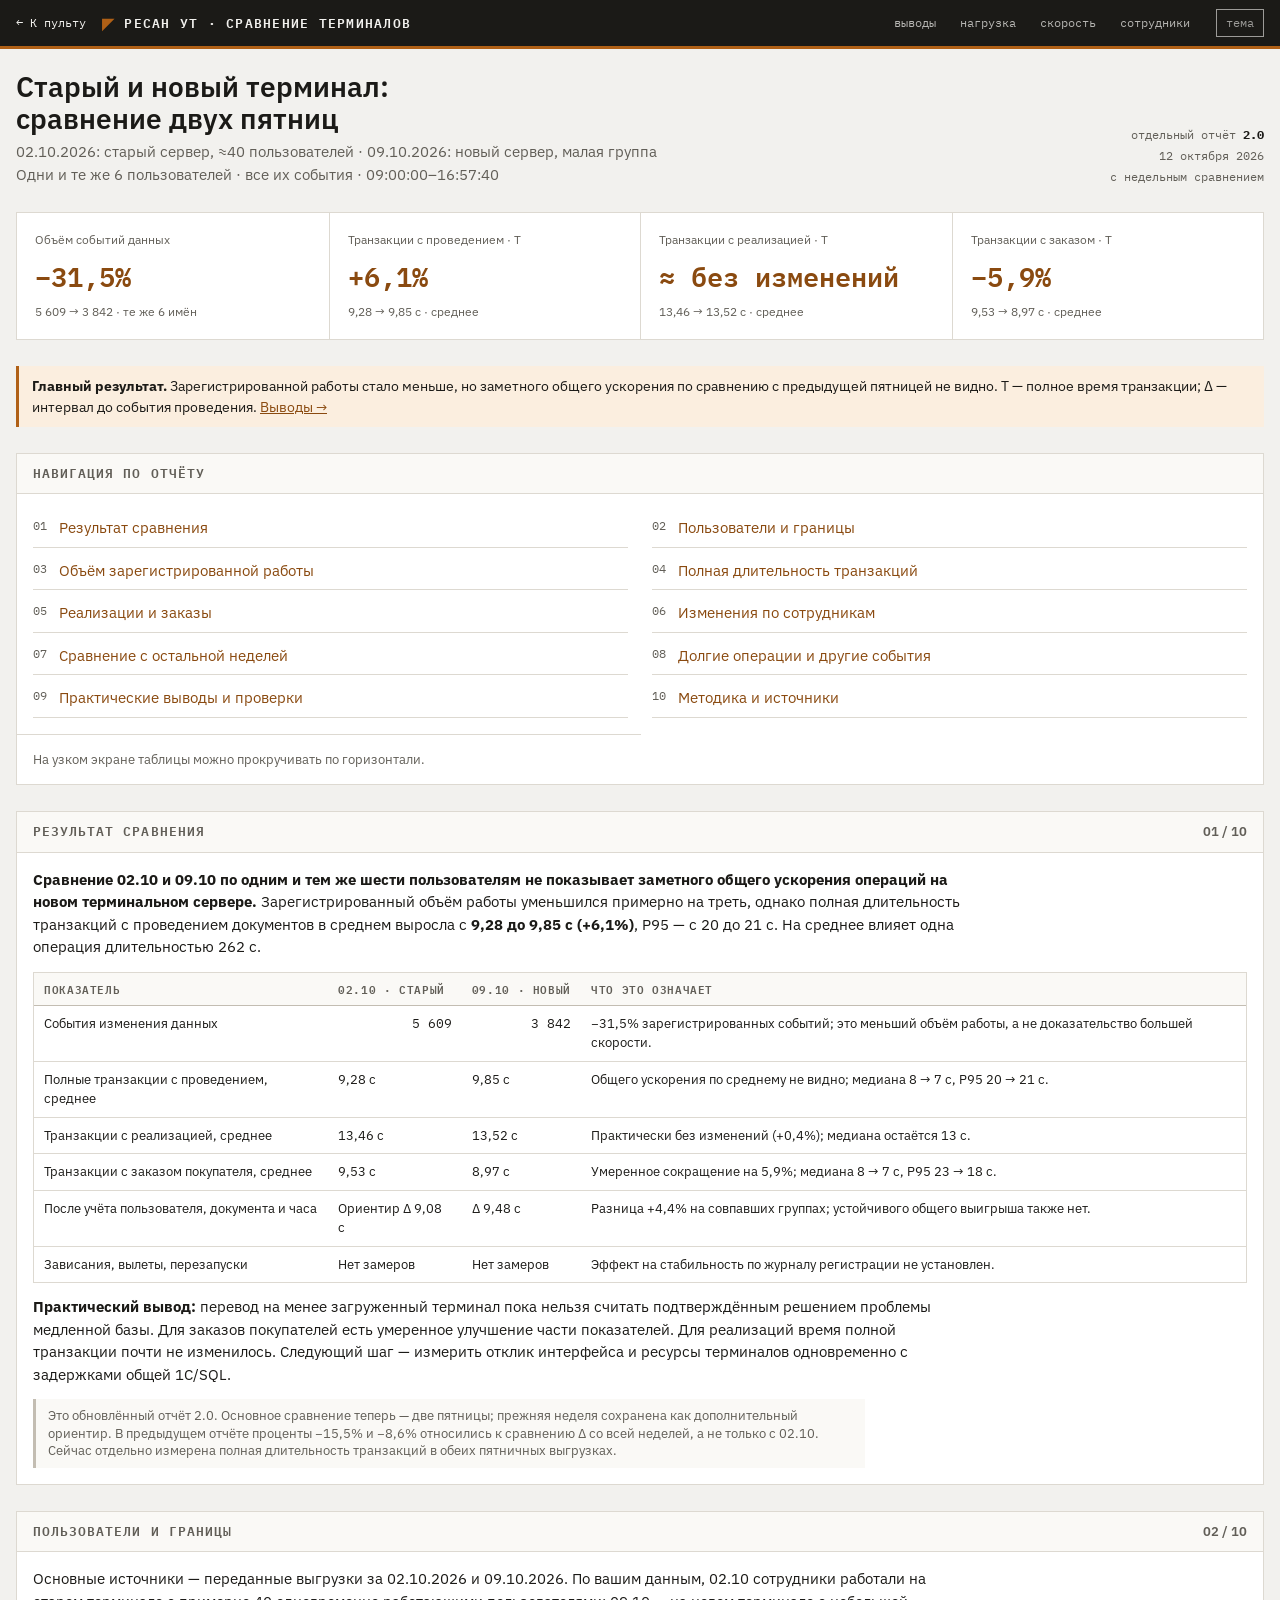
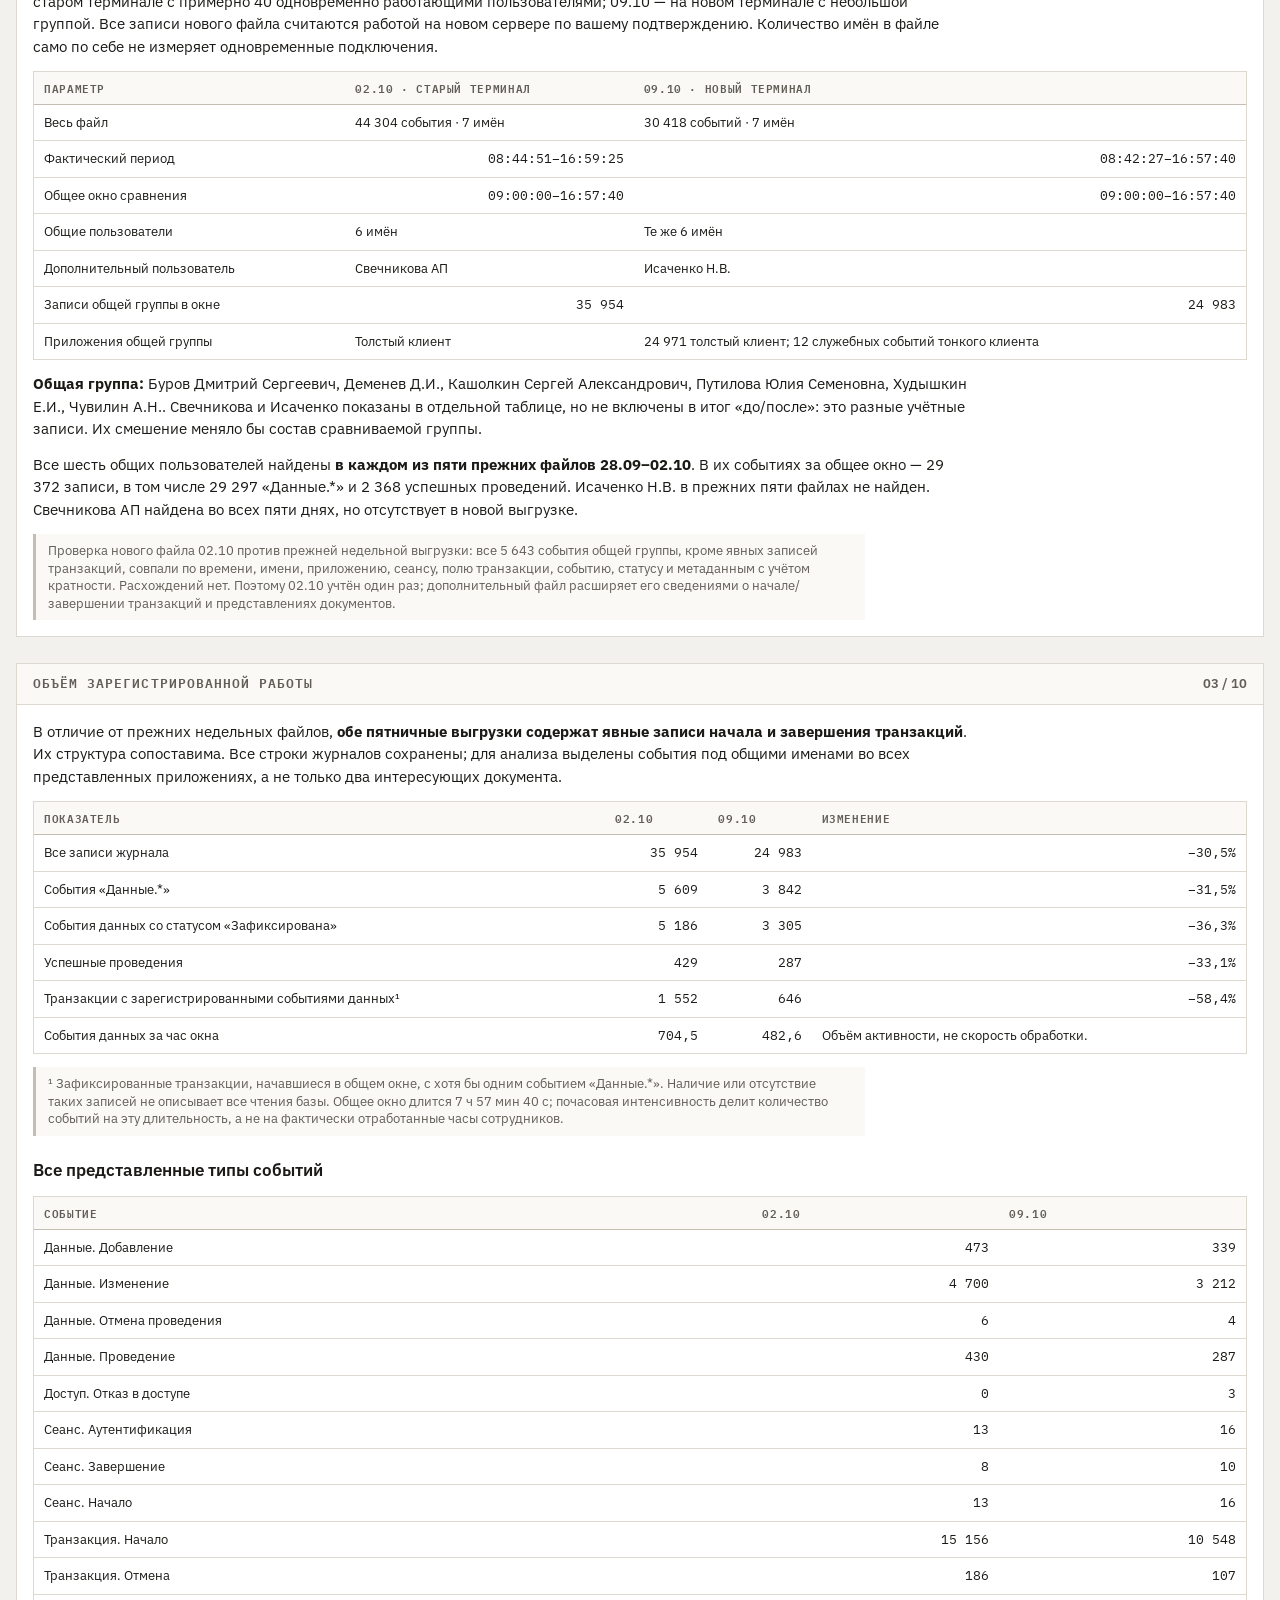
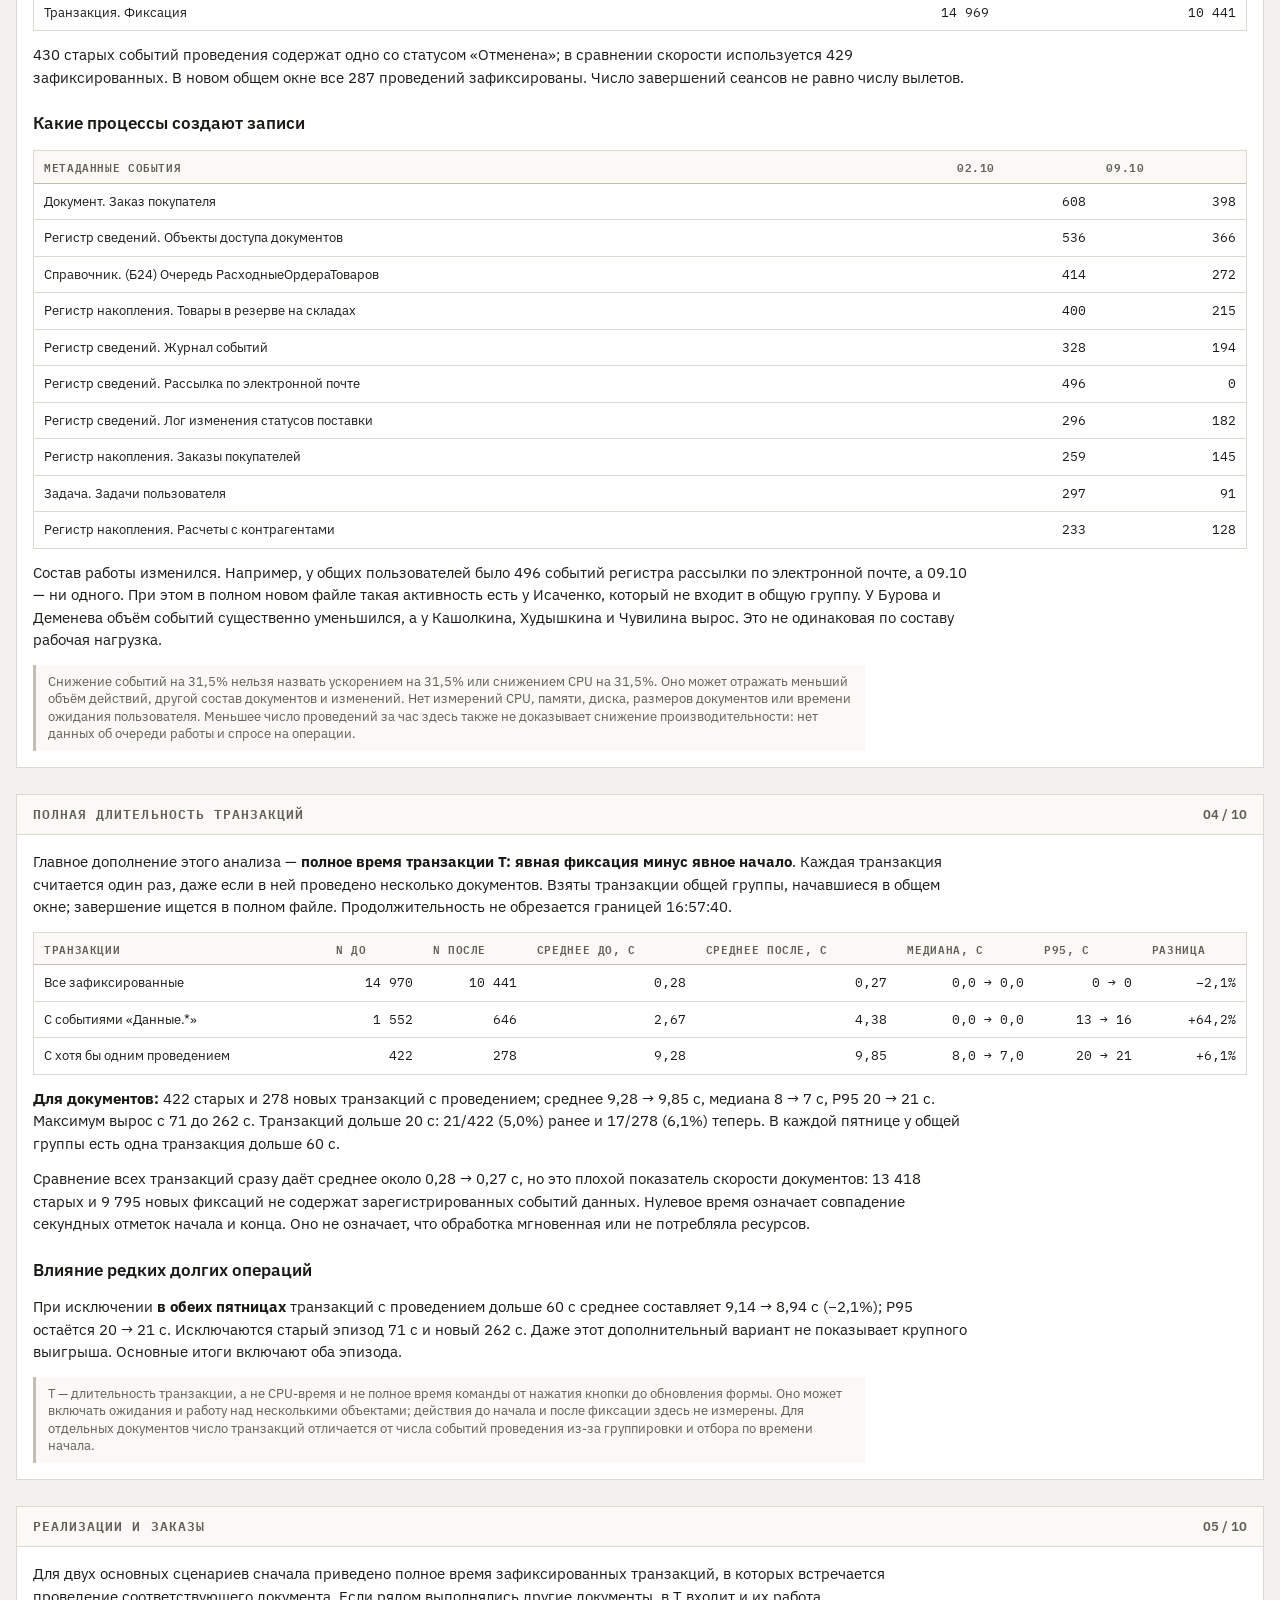
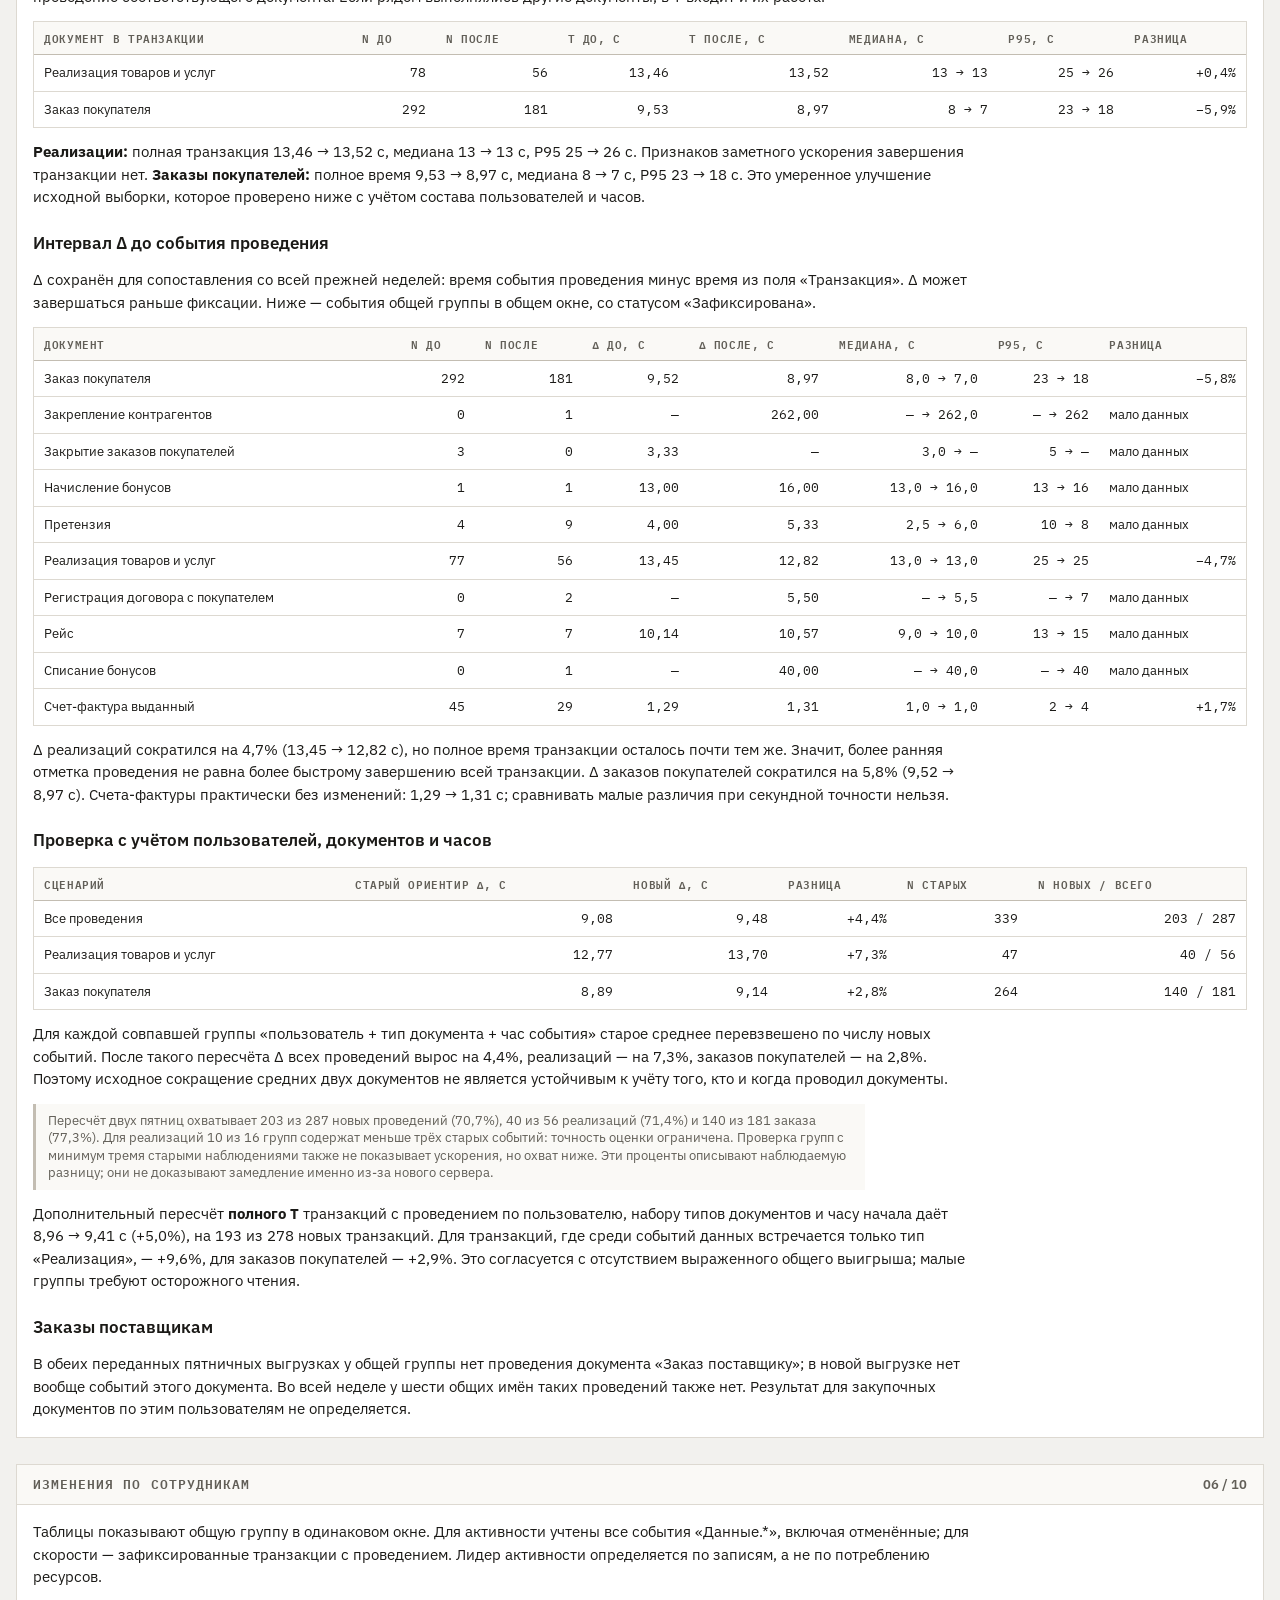
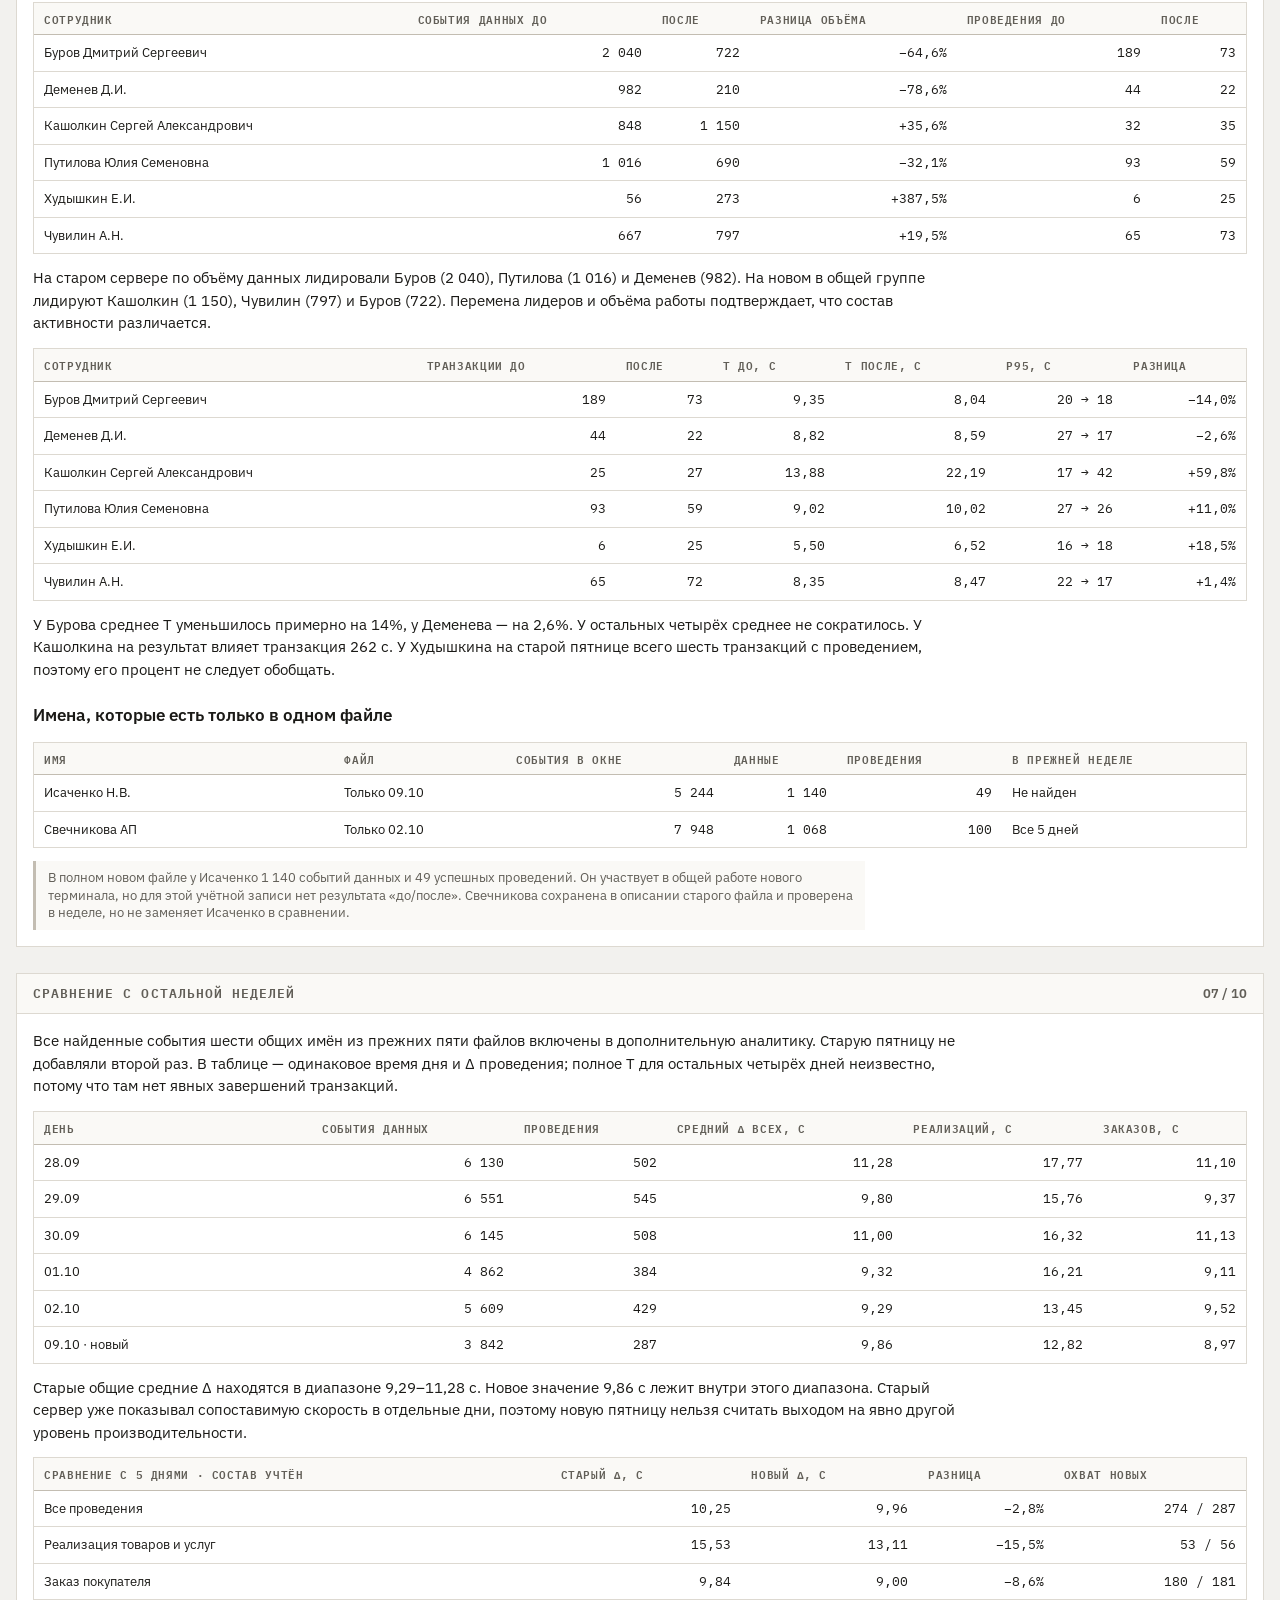
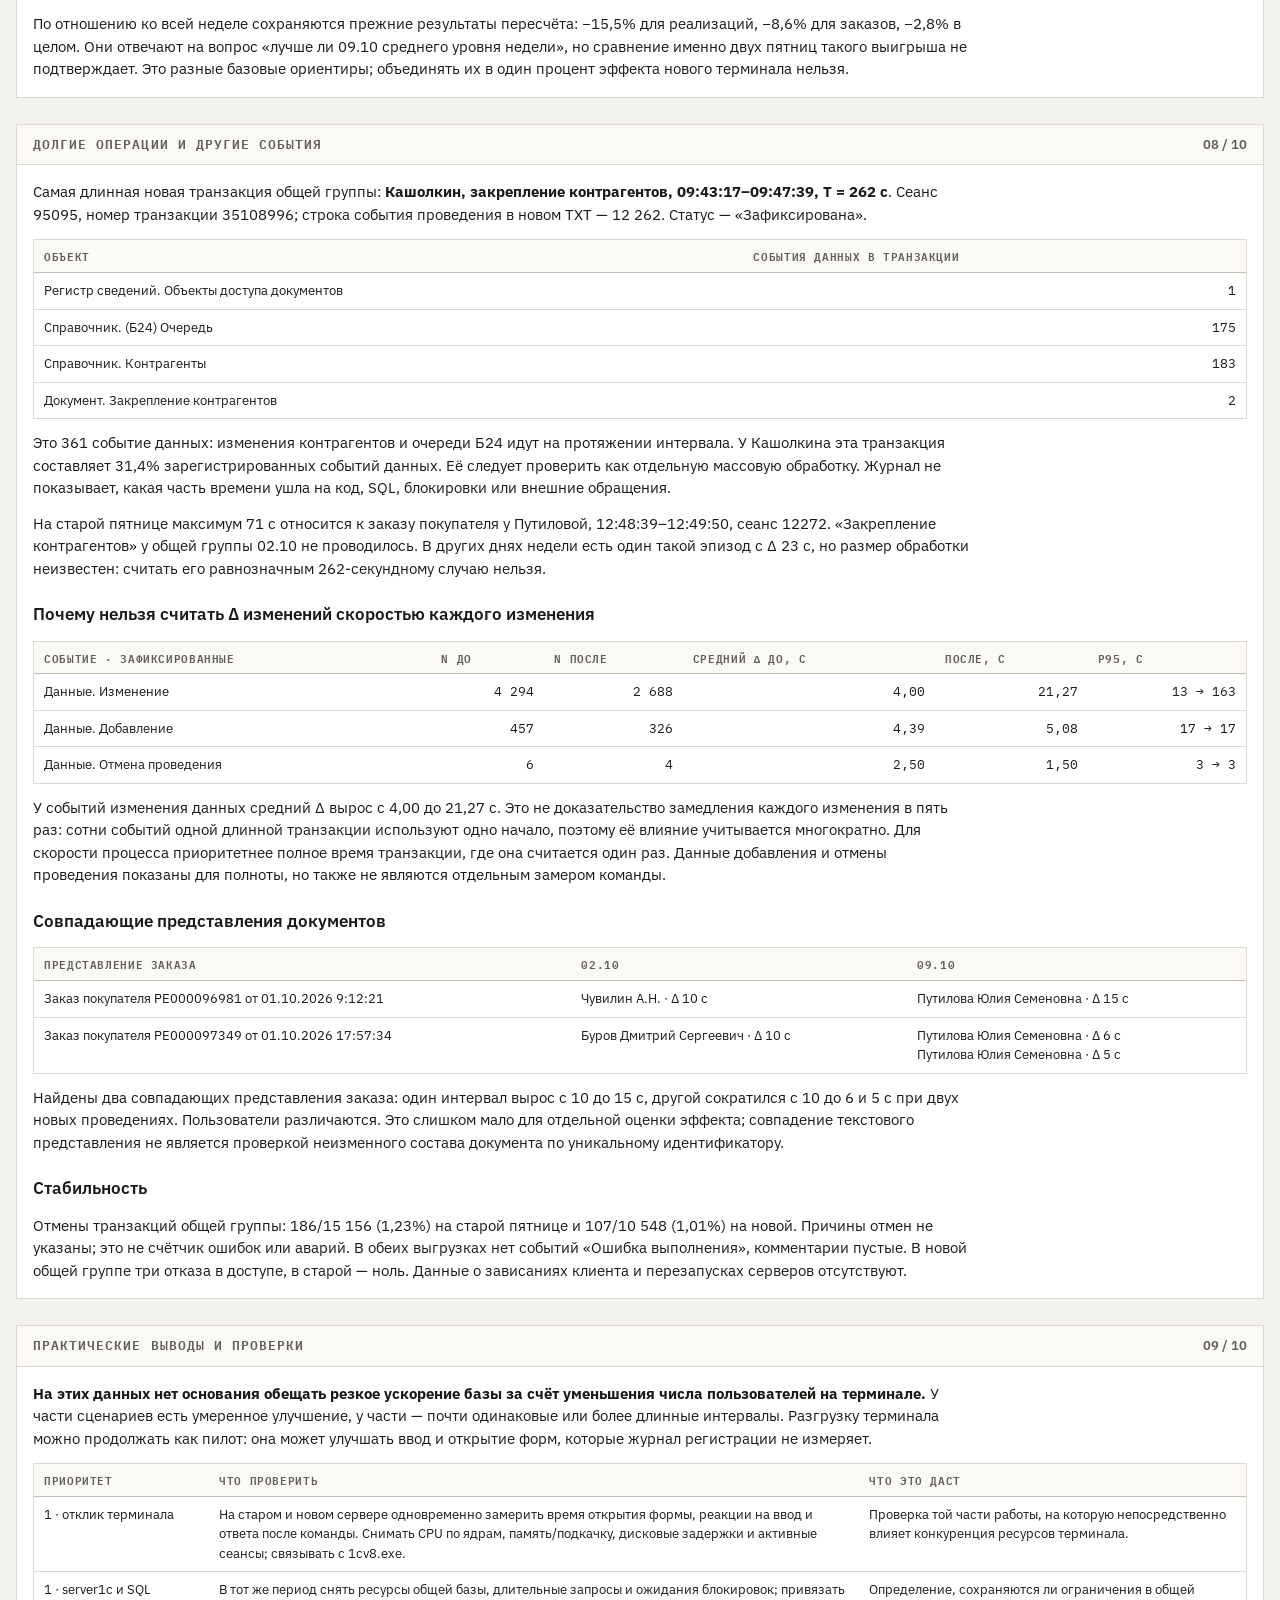
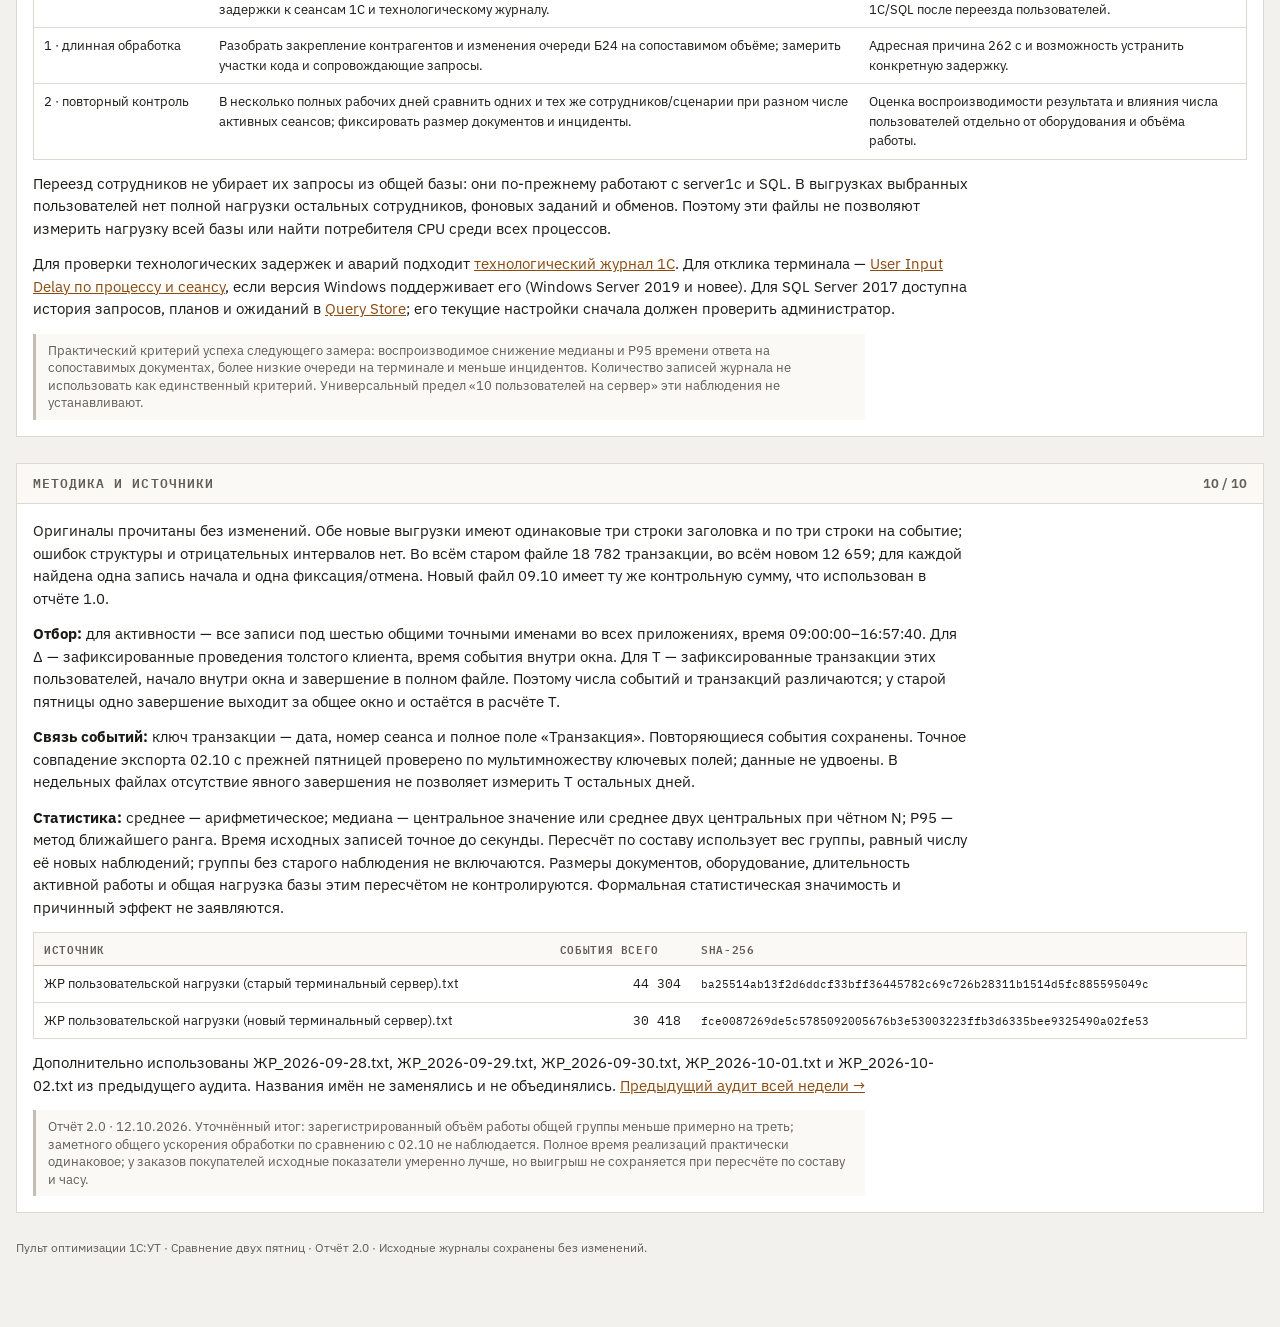
==== commit adeeec7a: "Пульт оптимизации v0.7: дата отчёта и публикации 12.10.2026" ====
--- a/reports/terminal-server-comparison-2026-10-02_2026-10-09.html
+++ b/reports/terminal-server-comparison-2026-10-02_2026-10-09.html
@@ -3,4 +3,4 @@
 @media(max-width:800px){.lead-cards{grid-template-columns:repeat(2,minmax(0,1fr))}.lead-cards>div:nth-child(3){border-left:0;border-top:1px solid var(--rule)}.lead-cards>div:nth-child(4){border-top:1px solid var(--rule)}.audit-page table{min-width:740px}.audit-page .head{grid-template-columns:1fr}.audit-page .stamp{text-align:left}.audit-page .bar{position:static}}
 @media(max-width:460px){.lead-cards .v{font-size:24px}.lead-cards>div{padding:14px}.audit-page .head h1{font-size:26px}}
 @media print{.bar,.report-toc{display:none}body{background:white;color:black}.page{padding:0;gap:16px}.tw{overflow:visible}tr{break-inside:avoid}.audit-page table{min-width:0}}
-</style></head><body class="audit-page"><header class="bar"><div class="bar-in"><a class="return-link" href="../index.html#terminals">← К пульту</a><span class="brand"><b>◤</b>РЕСАН УТ · СРАВНЕНИЕ ТЕРМИНАЛОВ</span><nav class="chips" aria-label="Разделы"><a href="#summary">выводы</a><a href="#load">нагрузка</a><a href="#speed">скорость</a><a href="#users">сотрудники</a></nav><button class="tbtn" id="th" type="button" aria-label="Переключить тему">тема</button></div></header><main class="page"><div class="head"><div><h1>Старый и новый терминал: сравнение двух пятниц</h1><p class="subt">02.10.2026: старый сервер, ≈40 пользователей · 09.10.2026: новый сервер, малая группа<br>Одни и те же 6 пользователей · все их события · 09:00:00–16:57:40</p></div><div class="stamp"><span>отдельный отчёт <b>2.0</b></span><span>09 октября 2026</span><span>с недельным сравнением</span></div></div><section class="block" aria-label="Главные показатели"><div class="lead-cards"><div><div class="label">Объём событий данных</div><div class="v">−31,5%</div><div class="detail">5 609 → 3 842 · те же 6 имён</div></div><div><div class="label">Транзакции с проведением · T</div><div class="v">+6,1%</div><div class="detail">9,28 → 9,85 с · среднее</div></div><div><div class="label">Транзакции с реализацией · T</div><div class="v">≈ без изменений</div><div class="detail">13,46 → 13,52 с · среднее</div></div><div><div class="label">Транзакции с заказом · T</div><div class="v">−5,9%</div><div class="detail">9,53 → 8,97 с · среднее</div></div></div></section><div class="warnbox acc"><b>Главный результат.</b> Зарегистрированной работы стало меньше, но заметного общего ускорения по сравнению с предыдущей пятницей не видно. T — полное время транзакции; Δ — интервал до события проведения. <a href="#summary">Выводы →</a></div><section class="block"><h2>Навигация по отчёту</h2><nav class="pad report-toc" aria-label="Оглавление"><a href="#summary"><span class="mono">01</span>Результат сравнения</a><a href="#scope"><span class="mono">02</span>Пользователи и границы</a><a href="#load"><span class="mono">03</span>Объём зарегистрированной работы</a><a href="#speed"><span class="mono">04</span>Полная длительность транзакций</a><a href="#documents"><span class="mono">05</span>Реализации и заказы</a><a href="#users"><span class="mono">06</span>Изменения по сотрудникам</a><a href="#week"><span class="mono">07</span>Сравнение с остальной неделей</a><a href="#episodes"><span class="mono">08</span>Долгие операции и другие события</a><a href="#actions"><span class="mono">09</span>Практические выводы и проверки</a><a href="#method"><span class="mono">10</span>Методика и источники</a></nav><p class="pad sm">На узком экране таблицы можно прокручивать по горизонтали.</p></section><section class="block" id="summary"><h2>Результат сравнения<em>01 / 10</em></h2><div class="pad report-body"><p><b>Сравнение 02.10 и 09.10 по одним и тем же шести пользователям не показывает заметного общего ускорения операций на новом терминальном сервере.</b> Зарегистрированный объём работы уменьшился примерно на треть, однако полная длительность транзакций с проведением документов в среднем выросла с <b>9,28 до 9,85 с (+6,1%)</b>, P95 — с 20 до 21 с. На среднее влияет одна операция длительностью 262 с.</p><div class="tw"><table><thead><tr><th scope="col">Показатель</th><th scope="col">02.10 · старый</th><th scope="col">09.10 · новый</th><th scope="col">Что это означает</th></tr></thead><tbody><tr><td>События изменения данных</td><td class="r">5 609</td><td class="r">3 842</td><td>−31,5% зарегистрированных событий; это меньший объём работы, а не доказательство большей скорости.</td></tr><tr><td>Полные транзакции с проведением, среднее</td><td>9,28 с</td><td>9,85 с</td><td>Общего ускорения по среднему не видно; медиана 8 → 7 с, P95 20 → 21 с.</td></tr><tr><td>Транзакции с реализацией, среднее</td><td>13,46 с</td><td>13,52 с</td><td>Практически без изменений (+0,4%); медиана остаётся 13 с.</td></tr><tr><td>Транзакции с заказом покупателя, среднее</td><td>9,53 с</td><td>8,97 с</td><td>Умеренное сокращение на 5,9%; медиана 8 → 7 с, P95 23 → 18 с.</td></tr><tr><td>После учёта пользователя, документа и часа</td><td>Ориентир Δ 9,08 с</td><td>Δ 9,48 с</td><td>Разница +4,4% на совпавших группах; устойчивого общего выигрыша также нет.</td></tr><tr><td>Зависания, вылеты, перезапуски</td><td>Нет замеров</td><td>Нет замеров</td><td>Эффект на стабильность по журналу регистрации не установлен.</td></tr></tbody></table></div><p><b>Практический вывод:</b> перевод на менее загруженный терминал пока нельзя считать подтверждённым решением проблемы медленной базы. Для заказов покупателей есть умеренное улучшение части показателей. Для реализаций время полной транзакции почти не изменилось. Следующий шаг — измерить отклик интерфейса и ресурсы терминалов одновременно с задержками общей 1С/SQL.</p><p class="report-note sm">Это обновлённый отчёт 2.0. Основное сравнение теперь — две пятницы; прежняя неделя сохранена как дополнительный ориентир. В предыдущем отчёте проценты −15,5% и −8,6% относились к сравнению Δ со всей неделей, а не только с 02.10. Сейчас отдельно измерена полная длительность транзакций в обеих пятничных выгрузках.</p></div></section><section class="block" id="scope"><h2>Пользователи и границы<em>02 / 10</em></h2><div class="pad report-body"><p>Основные источники — переданные выгрузки за 02.10.2026 и 09.10.2026. По вашим данным, 02.10 сотрудники работали на старом терминале с примерно 40 одновременно работающими пользователями; 09.10 — на новом терминале с небольшой группой. Все записи нового файла считаются работой на новом сервере по вашему подтверждению. Количество имён в файле само по себе не измеряет одновременные подключения.</p><div class="tw"><table><thead><tr><th scope="col">Параметр</th><th scope="col">02.10 · старый терминал</th><th scope="col">09.10 · новый терминал</th></tr></thead><tbody><tr><td>Весь файл</td><td>44 304 события · 7 имён</td><td>30 418 событий · 7 имён</td></tr><tr><td>Фактический период</td><td class="r">08:44:51–16:59:25</td><td class="r">08:42:27–16:57:40</td></tr><tr><td>Общее окно сравнения</td><td class="r">09:00:00–16:57:40</td><td class="r">09:00:00–16:57:40</td></tr><tr><td>Общие пользователи</td><td>6 имён</td><td>Те же 6 имён</td></tr><tr><td>Дополнительный пользователь</td><td>Свечникова АП</td><td>Исаченко Н.В.</td></tr><tr><td>Записи общей группы в окне</td><td class="r">35 954</td><td class="r">24 983</td></tr><tr><td>Приложения общей группы</td><td>Толстый клиент</td><td>24 971 толстый клиент; 12 служебных событий тонкого клиента</td></tr></tbody></table></div><p><b>Общая группа:</b> Буров Дмитрий Сергеевич, Деменев Д.И., Кашолкин Сергей Александрович, Путилова Юлия Семеновна, Худышкин Е.И., Чувилин А.Н.. Свечникова и Исаченко показаны в отдельной таблице, но не включены в итог «до/после»: это разные учётные записи. Их смешение меняло бы состав сравниваемой группы.</p><p>Все шесть общих пользователей найдены <b>в каждом из пяти прежних файлов 28.09–02.10</b>. В их событиях за общее окно — 29 372 записи, в том числе 29 297 «Данные.*» и 2 368 успешных проведений. Исаченко Н.В. в прежних пяти файлах не найден. Свечникова АП найдена во всех пяти днях, но отсутствует в новой выгрузке.</p><p class="report-note sm">Проверка нового файла 02.10 против прежней недельной выгрузки: все 5 643 события общей группы, кроме явных записей транзакций, совпали по времени, имени, приложению, сеансу, полю транзакции, событию, статусу и метаданным с учётом кратности. Расхождений нет. Поэтому 02.10 учтён один раз; дополнительный файл расширяет его сведениями о начале/завершении транзакций и представлениях документов.</p></div></section><section class="block" id="load"><h2>Объём зарегистрированной работы<em>03 / 10</em></h2><div class="pad report-body"><p>В отличие от прежних недельных файлов, <b>обе пятничные выгрузки содержат явные записи начала и завершения транзакций</b>. Их структура сопоставима. Все строки журналов сохранены; для анализа выделены события под общими именами во всех представленных приложениях, а не только два интересующих документа.</p><div class="tw"><table><thead><tr><th scope="col">Показатель</th><th scope="col">02.10</th><th scope="col">09.10</th><th scope="col">Изменение</th></tr></thead><tbody><tr><td>Все записи журнала</td><td class="r">35 954</td><td class="r">24 983</td><td class="r">−30,5%</td></tr><tr><td>События «Данные.*»</td><td class="r">5 609</td><td class="r">3 842</td><td class="r">−31,5%</td></tr><tr><td>События данных со статусом «Зафиксирована»</td><td class="r">5 186</td><td class="r">3 305</td><td class="r">−36,3%</td></tr><tr><td>Успешные проведения</td><td class="r">429</td><td class="r">287</td><td class="r">−33,1%</td></tr><tr><td>Транзакции с зарегистрированными событиями данных¹</td><td class="r">1 552</td><td class="r">646</td><td class="r">−58,4%</td></tr><tr><td>События данных за час окна</td><td class="r">704,5</td><td class="r">482,6</td><td>Объём активности, не скорость обработки.</td></tr></tbody></table></div><p class="report-note sm">¹ Зафиксированные транзакции, начавшиеся в общем окне, с хотя бы одним событием «Данные.*». Наличие или отсутствие таких записей не описывает все чтения базы. Общее окно длится 7 ч 57 мин 40 с; почасовая интенсивность делит количество событий на эту длительность, а не на фактически отработанные часы сотрудников.</p><h3>Все представленные типы событий</h3><div class="tw"><table><thead><tr><th scope="col">Событие</th><th scope="col">02.10</th><th scope="col">09.10</th></tr></thead><tbody><tr><td>Данные. Добавление</td><td class="r">473</td><td class="r">339</td></tr><tr><td>Данные. Изменение</td><td class="r">4 700</td><td class="r">3 212</td></tr><tr><td>Данные. Отмена проведения</td><td class="r">6</td><td class="r">4</td></tr><tr><td>Данные. Проведение</td><td class="r">430</td><td class="r">287</td></tr><tr><td>Доступ. Отказ в доступе</td><td class="r">0</td><td class="r">3</td></tr><tr><td>Сеанс. Аутентификация</td><td class="r">13</td><td class="r">16</td></tr><tr><td>Сеанс. Завершение</td><td class="r">8</td><td class="r">10</td></tr><tr><td>Сеанс. Начало</td><td class="r">13</td><td class="r">16</td></tr><tr><td>Транзакция. Начало</td><td class="r">15 156</td><td class="r">10 548</td></tr><tr><td>Транзакция. Отмена</td><td class="r">186</td><td class="r">107</td></tr><tr><td>Транзакция. Фиксация</td><td class="r">14 969</td><td class="r">10 441</td></tr></tbody></table></div><p>430 старых событий проведения содержат одно со статусом «Отменена»; в сравнении скорости используется 429 зафиксированных. В новом общем окне все 287 проведений зафиксированы. Число завершений сеансов не равно числу вылетов.</p><h3>Какие процессы создают записи</h3><div class="tw"><table><thead><tr><th scope="col">Метаданные события</th><th scope="col">02.10</th><th scope="col">09.10</th></tr></thead><tbody><tr><td>Документ. Заказ покупателя</td><td class="r">608</td><td class="r">398</td></tr><tr><td>Регистр сведений. Объекты доступа документов</td><td class="r">536</td><td class="r">366</td></tr><tr><td>Справочник. (Б24) Очередь РасходныеОрдераТоваров</td><td class="r">414</td><td class="r">272</td></tr><tr><td>Регистр накопления. Товары в резерве на складах</td><td class="r">400</td><td class="r">215</td></tr><tr><td>Регистр сведений. Журнал событий</td><td class="r">328</td><td class="r">194</td></tr><tr><td>Регистр сведений. Рассылка по электронной почте</td><td class="r">496</td><td class="r">0</td></tr><tr><td>Регистр сведений. Лог изменения статусов поставки</td><td class="r">296</td><td class="r">182</td></tr><tr><td>Регистр накопления. Заказы покупателей</td><td class="r">259</td><td class="r">145</td></tr><tr><td>Задача. Задачи пользователя</td><td class="r">297</td><td class="r">91</td></tr><tr><td>Регистр накопления. Расчеты с контрагентами</td><td class="r">233</td><td class="r">128</td></tr></tbody></table></div><p>Состав работы изменился. Например, у общих пользователей было 496 событий регистра рассылки по электронной почте, а 09.10 — ни одного. При этом в полном новом файле такая активность есть у Исаченко, который не входит в общую группу. У Бурова и Деменева объём событий существенно уменьшился, а у Кашолкина, Худышкина и Чувилина вырос. Это не одинаковая по составу рабочая нагрузка.</p><p class="report-note sm">Снижение событий на 31,5% нельзя назвать ускорением на 31,5% или снижением CPU на 31,5%. Оно может отражать меньший объём действий, другой состав документов и изменений. Нет измерений CPU, памяти, диска, размеров документов или времени ожидания пользователя. Меньшее число проведений за час здесь также не доказывает снижение производительности: нет данных об очереди работы и спросе на операции.</p></div></section><section class="block" id="speed"><h2>Полная длительность транзакций<em>04 / 10</em></h2><div class="pad report-body"><p>Главное дополнение этого анализа — <b>полное время транзакции T: явная фиксация минус явное начало</b>. Каждая транзакция считается один раз, даже если в ней проведено несколько документов. Взяты транзакции общей группы, начавшиеся в общем окне; завершение ищется в полном файле. Продолжительность не обрезается границей 16:57:40.</p><div class="tw"><table><thead><tr><th scope="col">Транзакции</th><th scope="col">N до</th><th scope="col">N после</th><th scope="col">Среднее до, с</th><th scope="col">Среднее после, с</th><th scope="col">Медиана, с</th><th scope="col">P95, с</th><th scope="col">Разница</th></tr></thead><tbody><tr><td>Все зафиксированные</td><td class="r">14 970</td><td class="r">10 441</td><td class="r">0,28</td><td class="r">0,27</td><td class="r">0,0 → 0,0</td><td class="r">0 → 0</td><td class="r">−2,1%</td></tr><tr><td>С событиями «Данные.*»</td><td class="r">1 552</td><td class="r">646</td><td class="r">2,67</td><td class="r">4,38</td><td class="r">0,0 → 0,0</td><td class="r">13 → 16</td><td class="r">+64,2%</td></tr><tr><td>С хотя бы одним проведением</td><td class="r">422</td><td class="r">278</td><td class="r">9,28</td><td class="r">9,85</td><td class="r">8,0 → 7,0</td><td class="r">20 → 21</td><td class="r">+6,1%</td></tr></tbody></table></div><p><b>Для документов:</b> 422 старых и 278 новых транзакций с проведением; среднее 9,28 → 9,85 с, медиана 8 → 7 с, P95 20 → 21 с. Максимум вырос с 71 до 262 с. Транзакций дольше 20 с: 21/422 (5,0%) ранее и 17/278 (6,1%) теперь. В каждой пятнице у общей группы есть одна транзакция дольше 60 с.</p><p>Сравнение всех транзакций сразу даёт среднее около 0,28 → 0,27 с, но это плохой показатель скорости документов: 13 418 старых и 9 795 новых фиксаций не содержат зарегистрированных событий данных. Нулевое время означает совпадение секундных отметок начала и конца. Оно не означает, что обработка мгновенная или не потребляла ресурсов.</p><h3>Влияние редких долгих операций</h3><p>При исключении <b>в обеих пятницах</b> транзакций с проведением дольше 60 с среднее составляет 9,14 → 8,94 с (−2,1%); P95 остаётся 20 → 21 с. Исключаются старый эпизод 71 с и новый 262 с. Даже этот дополнительный вариант не показывает крупного выигрыша. Основные итоги включают оба эпизода.</p><p class="report-note sm">T — длительность транзакции, а не CPU-время и не полное время команды от нажатия кнопки до обновления формы. Оно может включать ожидания и работу над несколькими объектами; действия до начала и после фиксации здесь не измерены. Для отдельных документов число транзакций отличается от числа событий проведения из-за группировки и отбора по времени начала.</p></div></section><section class="block" id="documents"><h2>Реализации и заказы<em>05 / 10</em></h2><div class="pad report-body"><p>Для двух основных сценариев сначала приведено полное время зафиксированных транзакций, в которых встречается проведение соответствующего документа. Если рядом выполнялись другие документы, в T входит и их работа.</p><div class="tw"><table><thead><tr><th scope="col">Документ в транзакции</th><th scope="col">N до</th><th scope="col">N после</th><th scope="col">T до, с</th><th scope="col">T после, с</th><th scope="col">Медиана, с</th><th scope="col">P95, с</th><th scope="col">Разница</th></tr></thead><tbody><tr><td>Реализация товаров и услуг</td><td class="r">78</td><td class="r">56</td><td class="r">13,46</td><td class="r">13,52</td><td class="r">13 → 13</td><td class="r">25 → 26</td><td class="r">+0,4%</td></tr><tr><td>Заказ покупателя</td><td class="r">292</td><td class="r">181</td><td class="r">9,53</td><td class="r">8,97</td><td class="r">8 → 7</td><td class="r">23 → 18</td><td class="r">−5,9%</td></tr></tbody></table></div><p><b>Реализации:</b> полная транзакция 13,46 → 13,52 с, медиана 13 → 13 с, P95 25 → 26 с. Признаков заметного ускорения завершения транзакции нет. <b>Заказы покупателей:</b> полное время 9,53 → 8,97 с, медиана 8 → 7 с, P95 23 → 18 с. Это умеренное улучшение исходной выборки, которое проверено ниже с учётом состава пользователей и часов.</p><h3>Интервал Δ до события проведения</h3><p>Δ сохранён для сопоставления со всей прежней неделей: время события проведения минус время из поля «Транзакция». Δ может завершаться раньше фиксации. Ниже — события общей группы в общем окне, со статусом «Зафиксирована».</p><div class="tw"><table><thead><tr><th scope="col">Документ</th><th scope="col">N до</th><th scope="col">N после</th><th scope="col">Δ до, с</th><th scope="col">Δ после, с</th><th scope="col">Медиана, с</th><th scope="col">P95, с</th><th scope="col">Разница</th></tr></thead><tbody><tr><td>Заказ покупателя</td><td class="r">292</td><td class="r">181</td><td class="r">9,52</td><td class="r">8,97</td><td class="r">8,0 → 7,0</td><td class="r">23 → 18</td><td class="r">−5,8%</td></tr><tr><td>Закрепление контрагентов</td><td class="r">0</td><td class="r">1</td><td class="r">—</td><td class="r">262,00</td><td class="r">— → 262,0</td><td class="r">— → 262</td><td>мало данных</td></tr><tr><td>Закрытие заказов покупателей</td><td class="r">3</td><td class="r">0</td><td class="r">3,33</td><td class="r">—</td><td class="r">3,0 → —</td><td class="r">5 → —</td><td>мало данных</td></tr><tr><td>Начисление бонусов</td><td class="r">1</td><td class="r">1</td><td class="r">13,00</td><td class="r">16,00</td><td class="r">13,0 → 16,0</td><td class="r">13 → 16</td><td>мало данных</td></tr><tr><td>Претензия</td><td class="r">4</td><td class="r">9</td><td class="r">4,00</td><td class="r">5,33</td><td class="r">2,5 → 6,0</td><td class="r">10 → 8</td><td>мало данных</td></tr><tr><td>Реализация товаров и услуг</td><td class="r">77</td><td class="r">56</td><td class="r">13,45</td><td class="r">12,82</td><td class="r">13,0 → 13,0</td><td class="r">25 → 25</td><td class="r">−4,7%</td></tr><tr><td>Регистрация договора с покупателем</td><td class="r">0</td><td class="r">2</td><td class="r">—</td><td class="r">5,50</td><td class="r">— → 5,5</td><td class="r">— → 7</td><td>мало данных</td></tr><tr><td>Рейс</td><td class="r">7</td><td class="r">7</td><td class="r">10,14</td><td class="r">10,57</td><td class="r">9,0 → 10,0</td><td class="r">13 → 15</td><td>мало данных</td></tr><tr><td>Списание бонусов</td><td class="r">0</td><td class="r">1</td><td class="r">—</td><td class="r">40,00</td><td class="r">— → 40,0</td><td class="r">— → 40</td><td>мало данных</td></tr><tr><td>Счет-фактура выданный</td><td class="r">45</td><td class="r">29</td><td class="r">1,29</td><td class="r">1,31</td><td class="r">1,0 → 1,0</td><td class="r">2 → 4</td><td class="r">+1,7%</td></tr></tbody></table></div><p>Δ реализаций сократился на 4,7% (13,45 → 12,82 с), но полное время транзакции осталось почти тем же. Значит, более ранняя отметка проведения не равна более быстрому завершению всей транзакции. Δ заказов покупателей сократился на 5,8% (9,52 → 8,97 с). Счета-фактуры практически без изменений: 1,29 → 1,31 с; сравнивать малые различия при секундной точности нельзя.</p><h3>Проверка с учётом пользователей, документов и часов</h3><div class="tw"><table><thead><tr><th scope="col">Сценарий</th><th scope="col">Старый ориентир Δ, с</th><th scope="col">Новый Δ, с</th><th scope="col">Разница</th><th scope="col">N старых</th><th scope="col">N новых / всего</th></tr></thead><tbody><tr><td>Все проведения</td><td class="r">9,08</td><td class="r">9,48</td><td class="r">+4,4%</td><td class="r">339</td><td class="r">203 / 287</td></tr><tr><td>Реализация товаров и услуг</td><td class="r">12,77</td><td class="r">13,70</td><td class="r">+7,3%</td><td class="r">47</td><td class="r">40 / 56</td></tr><tr><td>Заказ покупателя</td><td class="r">8,89</td><td class="r">9,14</td><td class="r">+2,8%</td><td class="r">264</td><td class="r">140 / 181</td></tr></tbody></table></div><p>Для каждой совпавшей группы «пользователь + тип документа + час события» старое среднее перевзвешено по числу новых событий. После такого пересчёта Δ всех проведений вырос на 4,4%, реализаций — на 7,3%, заказов покупателей — на 2,8%. Поэтому исходное сокращение средних двух документов не является устойчивым к учёту того, кто и когда проводил документы.</p><p class="report-note sm">Пересчёт двух пятниц охватывает 203 из 287 новых проведений (70,7%), 40 из 56 реализаций (71,4%) и 140 из 181 заказа (77,3%). Для реализаций 10 из 16 групп содержат меньше трёх старых событий: точность оценки ограничена. Проверка групп с минимум тремя старыми наблюдениями также не показывает ускорения, но охват ниже. Эти проценты описывают наблюдаемую разницу; они не доказывают замедление именно из-за нового сервера.</p><p>Дополнительный пересчёт <b>полного T</b> транзакций с проведением по пользователю, набору типов документов и часу начала даёт 8,96 → 9,41 с (+5,0%), на 193 из 278 новых транзакций. Для транзакций, где среди событий данных встречается только тип «Реализация», — +9,6%, для заказов покупателей — +2,9%. Это согласуется с отсутствием выраженного общего выигрыша; малые группы требуют осторожного чтения.</p><h3>Заказы поставщикам</h3><p>В обеих переданных пятничных выгрузках у общей группы нет проведения документа «Заказ поставщику»; в новой выгрузке нет вообще событий этого документа. Во всей неделе у шести общих имён таких проведений также нет. Результат для закупочных документов по этим пользователям не определяется.</p></div></section><section class="block" id="users"><h2>Изменения по сотрудникам<em>06 / 10</em></h2><div class="pad report-body"><p>Таблицы показывают общую группу в одинаковом окне. Для активности учтены все события «Данные.*», включая отменённые; для скорости — зафиксированные транзакции с проведением. Лидер активности определяется по записям, а не по потреблению ресурсов.</p><div class="tw"><table><thead><tr><th scope="col">Сотрудник</th><th scope="col">События данных до</th><th scope="col">После</th><th scope="col">Разница объёма</th><th scope="col">Проведения до</th><th scope="col">После</th></tr></thead><tbody><tr><td>Буров Дмитрий Сергеевич</td><td class="r">2 040</td><td class="r">722</td><td class="r">−64,6%</td><td class="r">189</td><td class="r">73</td></tr><tr><td>Деменев Д.И.</td><td class="r">982</td><td class="r">210</td><td class="r">−78,6%</td><td class="r">44</td><td class="r">22</td></tr><tr><td>Кашолкин Сергей Александрович</td><td class="r">848</td><td class="r">1 150</td><td class="r">+35,6%</td><td class="r">32</td><td class="r">35</td></tr><tr><td>Путилова Юлия Семеновна</td><td class="r">1 016</td><td class="r">690</td><td class="r">−32,1%</td><td class="r">93</td><td class="r">59</td></tr><tr><td>Худышкин Е.И.</td><td class="r">56</td><td class="r">273</td><td class="r">+387,5%</td><td class="r">6</td><td class="r">25</td></tr><tr><td>Чувилин А.Н.</td><td class="r">667</td><td class="r">797</td><td class="r">+19,5%</td><td class="r">65</td><td class="r">73</td></tr></tbody></table></div><p>На старом сервере по объёму данных лидировали Буров (2 040), Путилова (1 016) и Деменев (982). На новом в общей группе лидируют Кашолкин (1 150), Чувилин (797) и Буров (722). Перемена лидеров и объёма работы подтверждает, что состав активности различается.</p><div class="tw"><table><thead><tr><th scope="col">Сотрудник</th><th scope="col">Транзакции до</th><th scope="col">После</th><th scope="col">T до, с</th><th scope="col">T после, с</th><th scope="col">P95, с</th><th scope="col">Разница</th></tr></thead><tbody><tr><td>Буров Дмитрий Сергеевич</td><td class="r">189</td><td class="r">73</td><td class="r">9,35</td><td class="r">8,04</td><td class="r">20 → 18</td><td class="r">−14,0%</td></tr><tr><td>Деменев Д.И.</td><td class="r">44</td><td class="r">22</td><td class="r">8,82</td><td class="r">8,59</td><td class="r">27 → 17</td><td class="r">−2,6%</td></tr><tr><td>Кашолкин Сергей Александрович</td><td class="r">25</td><td class="r">27</td><td class="r">13,88</td><td class="r">22,19</td><td class="r">17 → 42</td><td class="r">+59,8%</td></tr><tr><td>Путилова Юлия Семеновна</td><td class="r">93</td><td class="r">59</td><td class="r">9,02</td><td class="r">10,02</td><td class="r">27 → 26</td><td class="r">+11,0%</td></tr><tr><td>Худышкин Е.И.</td><td class="r">6</td><td class="r">25</td><td class="r">5,50</td><td class="r">6,52</td><td class="r">16 → 18</td><td class="r">+18,5%</td></tr><tr><td>Чувилин А.Н.</td><td class="r">65</td><td class="r">72</td><td class="r">8,35</td><td class="r">8,47</td><td class="r">22 → 17</td><td class="r">+1,4%</td></tr></tbody></table></div><p>У Бурова среднее T уменьшилось примерно на 14%, у Деменева — на 2,6%. У остальных четырёх среднее не сократилось. У Кашолкина на результат влияет транзакция 262 с. У Худышкина на старой пятнице всего шесть транзакций с проведением, поэтому его процент не следует обобщать.</p><h3>Имена, которые есть только в одном файле</h3><div class="tw"><table><thead><tr><th scope="col">Имя</th><th scope="col">Файл</th><th scope="col">События в окне</th><th scope="col">Данные</th><th scope="col">Проведения</th><th scope="col">В прежней неделе</th></tr></thead><tbody><tr><td>Исаченко Н.В.</td><td>Только 09.10</td><td class="r">5 244</td><td class="r">1 140</td><td class="r">49</td><td>Не найден</td></tr><tr><td>Свечникова АП</td><td>Только 02.10</td><td class="r">7 948</td><td class="r">1 068</td><td class="r">100</td><td>Все 5 дней</td></tr></tbody></table></div><p class="report-note sm">В полном новом файле у Исаченко 1 140 событий данных и 49 успешных проведений. Он участвует в общей работе нового терминала, но для этой учётной записи нет результата «до/после». Свечникова сохранена в описании старого файла и проверена в неделе, но не заменяет Исаченко в сравнении.</p></div></section><section class="block" id="week"><h2>Сравнение с остальной неделей<em>07 / 10</em></h2><div class="pad report-body"><p>Все найденные события шести общих имён из прежних пяти файлов включены в дополнительную аналитику. Старую пятницу не добавляли второй раз. В таблице — одинаковое время дня и Δ проведения; полное T для остальных четырёх дней неизвестно, потому что там нет явных завершений транзакций.</p><div class="tw"><table><thead><tr><th scope="col">День</th><th scope="col">События данных</th><th scope="col">Проведения</th><th scope="col">Средний Δ всех, с</th><th scope="col">Реализаций, с</th><th scope="col">Заказов, с</th></tr></thead><tbody><tr><td>28.09</td><td class="r">6 130</td><td class="r">502</td><td class="r">11,28</td><td class="r">17,77</td><td class="r">11,10</td></tr><tr><td>29.09</td><td class="r">6 551</td><td class="r">545</td><td class="r">9,80</td><td class="r">15,76</td><td class="r">9,37</td></tr><tr><td>30.09</td><td class="r">6 145</td><td class="r">508</td><td class="r">11,00</td><td class="r">16,32</td><td class="r">11,13</td></tr><tr><td>01.10</td><td class="r">4 862</td><td class="r">384</td><td class="r">9,32</td><td class="r">16,21</td><td class="r">9,11</td></tr><tr><td>02.10</td><td class="r">5 609</td><td class="r">429</td><td class="r">9,29</td><td class="r">13,45</td><td class="r">9,52</td></tr><tr><td>09.10 · новый</td><td class="r">3 842</td><td class="r">287</td><td class="r">9,86</td><td class="r">12,82</td><td class="r">8,97</td></tr></tbody></table></div><p>Старые общие средние Δ находятся в диапазоне 9,29–11,28 с. Новое значение 9,86 с лежит внутри этого диапазона. Старый сервер уже показывал сопоставимую скорость в отдельные дни, поэтому новую пятницу нельзя считать выходом на явно другой уровень производительности.</p><div class="tw"><table><thead><tr><th scope="col">Сравнение с 5 днями · состав учтён</th><th scope="col">Старый Δ, с</th><th scope="col">Новый Δ, с</th><th scope="col">Разница</th><th scope="col">Охват новых</th></tr></thead><tbody><tr><td>Все проведения</td><td class="r">10,25</td><td class="r">9,96</td><td class="r">−2,8%</td><td class="r">274 / 287</td></tr><tr><td>Реализация товаров и услуг</td><td class="r">15,53</td><td class="r">13,11</td><td class="r">−15,5%</td><td class="r">53 / 56</td></tr><tr><td>Заказ покупателя</td><td class="r">9,84</td><td class="r">9,00</td><td class="r">−8,6%</td><td class="r">180 / 181</td></tr></tbody></table></div><p>По отношению ко всей неделе сохраняются прежние результаты пересчёта: −15,5% для реализаций, −8,6% для заказов, −2,8% в целом. Они отвечают на вопрос «лучше ли 09.10 среднего уровня недели», но сравнение именно двух пятниц такого выигрыша не подтверждает. Это разные базовые ориентиры; объединять их в один процент эффекта нового терминала нельзя.</p></div></section><section class="block" id="episodes"><h2>Долгие операции и другие события<em>08 / 10</em></h2><div class="pad report-body"><p>Самая длинная новая транзакция общей группы: <b>Кашолкин, закрепление контрагентов, 09:43:17–09:47:39, T = 262 с</b>. Сеанс 95095, номер транзакции 35108996; строка события проведения в новом TXT — 12 262. Статус — «Зафиксирована».</p><div class="tw"><table><thead><tr><th scope="col">Объект</th><th scope="col">События данных в транзакции</th></tr></thead><tbody><tr><td>Регистр сведений. Объекты доступа документов</td><td class="r">1</td></tr><tr><td>Справочник. (Б24) Очередь</td><td class="r">175</td></tr><tr><td>Справочник. Контрагенты</td><td class="r">183</td></tr><tr><td>Документ. Закрепление контрагентов</td><td class="r">2</td></tr></tbody></table></div><p>Это 361 событие данных: изменения контрагентов и очереди Б24 идут на протяжении интервала. У Кашолкина эта транзакция составляет 31,4% зарегистрированных событий данных. Её следует проверить как отдельную массовую обработку. Журнал не показывает, какая часть времени ушла на код, SQL, блокировки или внешние обращения.</p><p>На старой пятнице максимум 71 с относится к заказу покупателя у Путиловой, 12:48:39–12:49:50, сеанс 12272. «Закрепление контрагентов» у общей группы 02.10 не проводилось. В других днях недели есть один такой эпизод с Δ 23 с, но размер обработки неизвестен: считать его равнозначным 262-секундному случаю нельзя.</p><h3>Почему нельзя считать Δ изменений скоростью каждого изменения</h3><div class="tw"><table><thead><tr><th scope="col">Событие · зафиксированные</th><th scope="col">N до</th><th scope="col">N после</th><th scope="col">Средний Δ до, с</th><th scope="col">После, с</th><th scope="col">P95, с</th></tr></thead><tbody><tr><td>Данные. Изменение</td><td class="r">4 294</td><td class="r">2 688</td><td class="r">4,00</td><td class="r">21,27</td><td class="r">13 → 163</td></tr><tr><td>Данные. Добавление</td><td class="r">457</td><td class="r">326</td><td class="r">4,39</td><td class="r">5,08</td><td class="r">17 → 17</td></tr><tr><td>Данные. Отмена проведения</td><td class="r">6</td><td class="r">4</td><td class="r">2,50</td><td class="r">1,50</td><td class="r">3 → 3</td></tr></tbody></table></div><p>У событий изменения данных средний Δ вырос с 4,00 до 21,27 с. Это не доказательство замедления каждого изменения в пять раз: сотни событий одной длинной транзакции используют одно начало, поэтому её влияние учитывается многократно. Для скорости процесса приоритетнее полное время транзакции, где она считается один раз. Данные добавления и отмены проведения показаны для полноты, но также не являются отдельным замером команды.</p><h3>Совпадающие представления документов</h3><div class="tw"><table><thead><tr><th scope="col">Представление заказа</th><th scope="col">02.10</th><th scope="col">09.10</th></tr></thead><tbody><tr><td>Заказ покупателя РЕ000096981 от 01.10.2026 9:12:21</td><td>Чувилин А.Н. · Δ 10 с</td><td>Путилова Юлия Семеновна · Δ 15 с</td></tr><tr><td>Заказ покупателя РЕ000097349 от 01.10.2026 17:57:34</td><td>Буров Дмитрий Сергеевич · Δ 10 с</td><td>Путилова Юлия Семеновна · Δ 6 с<br>Путилова Юлия Семеновна · Δ 5 с</td></tr></tbody></table></div><p>Найдены два совпадающих представления заказа: один интервал вырос с 10 до 15 с, другой сократился с 10 до 6 и 5 с при двух новых проведениях. Пользователи различаются. Это слишком мало для отдельной оценки эффекта; совпадение текстового представления не является проверкой неизменного состава документа по уникальному идентификатору.</p><h3>Стабильность</h3><p>Отмены транзакций общей группы: 186/15 156 (1,23%) на старой пятнице и 107/10 548 (1,01%) на новой. Причины отмен не указаны; это не счётчик ошибок или аварий. В обеих выгрузках нет событий «Ошибка выполнения», комментарии пустые. В новой общей группе три отказа в доступе, в старой — ноль. Данные о зависаниях клиента и перезапусках серверов отсутствуют.</p></div></section><section class="block" id="actions"><h2>Практические выводы и проверки<em>09 / 10</em></h2><div class="pad report-body"><p><b>На этих данных нет основания обещать резкое ускорение базы за счёт уменьшения числа пользователей на терминале.</b> У части сценариев есть умеренное улучшение, у части — почти одинаковые или более длинные интервалы. Разгрузку терминала можно продолжать как пилот: она может улучшать ввод и открытие форм, которые журнал регистрации не измеряет.</p><div class="tw"><table><thead><tr><th scope="col">Приоритет</th><th scope="col">Что проверить</th><th scope="col">Что это даст</th></tr></thead><tbody><tr><td>1 · отклик терминала</td><td>На старом и новом сервере одновременно замерить время открытия формы, реакции на ввод и ответа после команды. Снимать CPU по ядрам, память/подкачку, дисковые задержки и активные сеансы; связывать с 1cv8.exe.</td><td>Проверка той части работы, на которую непосредственно влияет конкуренция ресурсов терминала.</td></tr><tr><td>1 · server1c и SQL</td><td>В тот же период снять ресурсы общей базы, длительные запросы и ожидания блокировок; привязать задержки к сеансам 1С и технологическому журналу.</td><td>Определение, сохраняются ли ограничения в общей 1С/SQL после переезда пользователей.</td></tr><tr><td>1 · длинная обработка</td><td>Разобрать закрепление контрагентов и изменения очереди Б24 на сопоставимом объёме; замерить участки кода и сопровождающие запросы.</td><td>Адресная причина 262 с и возможность устранить конкретную задержку.</td></tr><tr><td>2 · повторный контроль</td><td>В несколько полных рабочих дней сравнить одних и тех же сотрудников/сценарии при разном числе активных сеансов; фиксировать размер документов и инциденты.</td><td>Оценка воспроизводимости результата и влияния числа пользователей отдельно от оборудования и объёма работы.</td></tr></tbody></table></div><p>Переезд сотрудников не убирает их запросы из общей базы: они по-прежнему работают с server1c и SQL. В выгрузках выбранных пользователей нет полной нагрузки остальных сотрудников, фоновых заданий и обменов. Поэтому эти файлы не позволяют измерить нагрузку всей базы или найти потребителя CPU среди всех процессов.</p><p>Для проверки технологических задержек и аварий подходит <a href="https://v8.1c.ru/platforma/tehnologicheskiy-zhurnal/">технологический журнал 1С</a>. Для отклика терминала — <a href="https://learn.microsoft.com/en-us/windows-server/remote/remote-desktop-services/rds-rdsh-performance-counters">User Input Delay по процессу и сеансу</a>, если версия Windows поддерживает его (Windows Server 2019 и новее). Для SQL Server 2017 доступна история запросов, планов и ожиданий в <a href="https://learn.microsoft.com/en-us/sql/relational-databases/performance/monitoring-performance-by-using-the-query-store?view=sql-server-ver14">Query Store</a>; его текущие настройки сначала должен проверить администратор.</p><p class="report-note sm">Практический критерий успеха следующего замера: воспроизводимое снижение медианы и P95 времени ответа на сопоставимых документах, более низкие очереди на терминале и меньше инцидентов. Количество записей журнала не использовать как единственный критерий. Универсальный предел «10 пользователей на сервер» эти наблюдения не устанавливают.</p></div></section><section class="block" id="method"><h2>Методика и источники<em>10 / 10</em></h2><div class="pad report-body"><p>Оригиналы прочитаны без изменений. Обе новые выгрузки имеют одинаковые три строки заголовка и по три строки на событие; ошибок структуры и отрицательных интервалов нет. Во всём старом файле 18 782 транзакции, во всём новом 12 659; для каждой найдена одна запись начала и одна фиксация/отмена. Новый файл 09.10 имеет ту же контрольную сумму, что использован в отчёте 1.0.</p><p><b>Отбор:</b> для активности — все записи под шестью общими точными именами во всех приложениях, время 09:00:00–16:57:40. Для Δ — зафиксированные проведения толстого клиента, время события внутри окна. Для T — зафиксированные транзакции этих пользователей, начало внутри окна и завершение в полном файле. Поэтому числа событий и транзакций различаются; у старой пятницы одно завершение выходит за общее окно и остаётся в расчёте T.</p><p><b>Связь событий:</b> ключ транзакции — дата, номер сеанса и полное поле «Транзакция». Повторяющиеся события сохранены. Точное совпадение экспорта 02.10 с прежней пятницей проверено по мультимножеству ключевых полей; данные не удвоены. В недельных файлах отсутствие явного завершения не позволяет измерить T остальных дней.</p><p><b>Статистика:</b> среднее — арифметическое; медиана — центральное значение или среднее двух центральных при чётном N; P95 — метод ближайшего ранга. Время исходных записей точное до секунды. Пересчёт по составу использует вес группы, равный числу её новых наблюдений; группы без старого наблюдения не включаются. Размеры документов, оборудование, длительность активной работы и общая нагрузка базы этим пересчётом не контролируются. Формальная статистическая значимость и причинный эффект не заявляются.</p><div class="tw"><table><thead><tr><th scope="col">Источник</th><th scope="col">События всего</th><th scope="col">SHA-256</th></tr></thead><tbody><tr><td>ЖР пользовательской нагрузки (старый терминальный сервер).txt</td><td class="r">44 304</td><td><span class="hash">ba25514ab13f2d6ddcf33bff36445782c69c726b28311b1514d5fc885595049c</span></td></tr><tr><td>ЖР пользовательской нагрузки (новый терминальный сервер).txt</td><td class="r">30 418</td><td><span class="hash">fce0087269de5c5785092005676b3e53003223ffb3d6335bee9325490a02fe53</span></td></tr></tbody></table></div><p>Дополнительно использованы ЖР_2026-09-28.txt, ЖР_2026-09-29.txt, ЖР_2026-09-30.txt, ЖР_2026-10-01.txt и ЖР_2026-10-02.txt из предыдущего аудита. Названия имён не заменялись и не объединялись. <a href="user-activity-audit-2026-09-28_2026-10-02.html">Предыдущий аудит всей недели →</a></p><p class="report-note sm">Отчёт 2.0 · 09.10.2026. Уточнённый итог: зарегистрированный объём работы общей группы меньше примерно на треть; заметного общего ускорения обработки по сравнению с 02.10 не наблюдается. Полное время реализаций практически одинаковое; у заказов покупателей исходные показатели умеренно лучше, но выигрыш не сохраняется при пересчёте по составу и часу.</p></div></section><footer class="footer">Пульт оптимизации 1С:УТ · Сравнение двух пятниц · Отчёт 2.0 · Исходные журналы сохранены без изменений.</footer></main><script>const r=document.documentElement;try{const saved=localStorage.getItem('ut-theme');if(saved==='light'||saved==='dark')r.dataset.theme=saved}catch(e){}document.getElementById('th').addEventListener('click',()=>{const dark=r.dataset.theme?r.dataset.theme==='dark':matchMedia('(prefers-color-scheme:dark)').matches;r.dataset.theme=dark?'light':'dark';try{localStorage.setItem('ut-theme',r.dataset.theme)}catch(e){}});</script></body></html>+</style></head><body class="audit-page"><header class="bar"><div class="bar-in"><a class="return-link" href="../index.html#terminals">← К пульту</a><span class="brand"><b>◤</b>РЕСАН УТ · СРАВНЕНИЕ ТЕРМИНАЛОВ</span><nav class="chips" aria-label="Разделы"><a href="#summary">выводы</a><a href="#load">нагрузка</a><a href="#speed">скорость</a><a href="#users">сотрудники</a></nav><button class="tbtn" id="th" type="button" aria-label="Переключить тему">тема</button></div></header><main class="page"><div class="head"><div><h1>Старый и новый терминал: сравнение двух пятниц</h1><p class="subt">02.10.2026: старый сервер, ≈40 пользователей · 09.10.2026: новый сервер, малая группа<br>Одни и те же 6 пользователей · все их события · 09:00:00–16:57:40</p></div><div class="stamp"><span>отдельный отчёт <b>2.0</b></span><span>12 октября 2026</span><span>с недельным сравнением</span></div></div><section class="block" aria-label="Главные показатели"><div class="lead-cards"><div><div class="label">Объём событий данных</div><div class="v">−31,5%</div><div class="detail">5 609 → 3 842 · те же 6 имён</div></div><div><div class="label">Транзакции с проведением · T</div><div class="v">+6,1%</div><div class="detail">9,28 → 9,85 с · среднее</div></div><div><div class="label">Транзакции с реализацией · T</div><div class="v">≈ без изменений</div><div class="detail">13,46 → 13,52 с · среднее</div></div><div><div class="label">Транзакции с заказом · T</div><div class="v">−5,9%</div><div class="detail">9,53 → 8,97 с · среднее</div></div></div></section><div class="warnbox acc"><b>Главный результат.</b> Зарегистрированной работы стало меньше, но заметного общего ускорения по сравнению с предыдущей пятницей не видно. T — полное время транзакции; Δ — интервал до события проведения. <a href="#summary">Выводы →</a></div><section class="block"><h2>Навигация по отчёту</h2><nav class="pad report-toc" aria-label="Оглавление"><a href="#summary"><span class="mono">01</span>Результат сравнения</a><a href="#scope"><span class="mono">02</span>Пользователи и границы</a><a href="#load"><span class="mono">03</span>Объём зарегистрированной работы</a><a href="#speed"><span class="mono">04</span>Полная длительность транзакций</a><a href="#documents"><span class="mono">05</span>Реализации и заказы</a><a href="#users"><span class="mono">06</span>Изменения по сотрудникам</a><a href="#week"><span class="mono">07</span>Сравнение с остальной неделей</a><a href="#episodes"><span class="mono">08</span>Долгие операции и другие события</a><a href="#actions"><span class="mono">09</span>Практические выводы и проверки</a><a href="#method"><span class="mono">10</span>Методика и источники</a></nav><p class="pad sm">На узком экране таблицы можно прокручивать по горизонтали.</p></section><section class="block" id="summary"><h2>Результат сравнения<em>01 / 10</em></h2><div class="pad report-body"><p><b>Сравнение 02.10 и 09.10 по одним и тем же шести пользователям не показывает заметного общего ускорения операций на новом терминальном сервере.</b> Зарегистрированный объём работы уменьшился примерно на треть, однако полная длительность транзакций с проведением документов в среднем выросла с <b>9,28 до 9,85 с (+6,1%)</b>, P95 — с 20 до 21 с. На среднее влияет одна операция длительностью 262 с.</p><div class="tw"><table><thead><tr><th scope="col">Показатель</th><th scope="col">02.10 · старый</th><th scope="col">09.10 · новый</th><th scope="col">Что это означает</th></tr></thead><tbody><tr><td>События изменения данных</td><td class="r">5 609</td><td class="r">3 842</td><td>−31,5% зарегистрированных событий; это меньший объём работы, а не доказательство большей скорости.</td></tr><tr><td>Полные транзакции с проведением, среднее</td><td>9,28 с</td><td>9,85 с</td><td>Общего ускорения по среднему не видно; медиана 8 → 7 с, P95 20 → 21 с.</td></tr><tr><td>Транзакции с реализацией, среднее</td><td>13,46 с</td><td>13,52 с</td><td>Практически без изменений (+0,4%); медиана остаётся 13 с.</td></tr><tr><td>Транзакции с заказом покупателя, среднее</td><td>9,53 с</td><td>8,97 с</td><td>Умеренное сокращение на 5,9%; медиана 8 → 7 с, P95 23 → 18 с.</td></tr><tr><td>После учёта пользователя, документа и часа</td><td>Ориентир Δ 9,08 с</td><td>Δ 9,48 с</td><td>Разница +4,4% на совпавших группах; устойчивого общего выигрыша также нет.</td></tr><tr><td>Зависания, вылеты, перезапуски</td><td>Нет замеров</td><td>Нет замеров</td><td>Эффект на стабильность по журналу регистрации не установлен.</td></tr></tbody></table></div><p><b>Практический вывод:</b> перевод на менее загруженный терминал пока нельзя считать подтверждённым решением проблемы медленной базы. Для заказов покупателей есть умеренное улучшение части показателей. Для реализаций время полной транзакции почти не изменилось. Следующий шаг — измерить отклик интерфейса и ресурсы терминалов одновременно с задержками общей 1С/SQL.</p><p class="report-note sm">Это обновлённый отчёт 2.0. Основное сравнение теперь — две пятницы; прежняя неделя сохранена как дополнительный ориентир. В предыдущем отчёте проценты −15,5% и −8,6% относились к сравнению Δ со всей неделей, а не только с 02.10. Сейчас отдельно измерена полная длительность транзакций в обеих пятничных выгрузках.</p></div></section><section class="block" id="scope"><h2>Пользователи и границы<em>02 / 10</em></h2><div class="pad report-body"><p>Основные источники — переданные выгрузки за 02.10.2026 и 09.10.2026. По вашим данным, 02.10 сотрудники работали на старом терминале с примерно 40 одновременно работающими пользователями; 09.10 — на новом терминале с небольшой группой. Все записи нового файла считаются работой на новом сервере по вашему подтверждению. Количество имён в файле само по себе не измеряет одновременные подключения.</p><div class="tw"><table><thead><tr><th scope="col">Параметр</th><th scope="col">02.10 · старый терминал</th><th scope="col">09.10 · новый терминал</th></tr></thead><tbody><tr><td>Весь файл</td><td>44 304 события · 7 имён</td><td>30 418 событий · 7 имён</td></tr><tr><td>Фактический период</td><td class="r">08:44:51–16:59:25</td><td class="r">08:42:27–16:57:40</td></tr><tr><td>Общее окно сравнения</td><td class="r">09:00:00–16:57:40</td><td class="r">09:00:00–16:57:40</td></tr><tr><td>Общие пользователи</td><td>6 имён</td><td>Те же 6 имён</td></tr><tr><td>Дополнительный пользователь</td><td>Свечникова АП</td><td>Исаченко Н.В.</td></tr><tr><td>Записи общей группы в окне</td><td class="r">35 954</td><td class="r">24 983</td></tr><tr><td>Приложения общей группы</td><td>Толстый клиент</td><td>24 971 толстый клиент; 12 служебных событий тонкого клиента</td></tr></tbody></table></div><p><b>Общая группа:</b> Буров Дмитрий Сергеевич, Деменев Д.И., Кашолкин Сергей Александрович, Путилова Юлия Семеновна, Худышкин Е.И., Чувилин А.Н.. Свечникова и Исаченко показаны в отдельной таблице, но не включены в итог «до/после»: это разные учётные записи. Их смешение меняло бы состав сравниваемой группы.</p><p>Все шесть общих пользователей найдены <b>в каждом из пяти прежних файлов 28.09–02.10</b>. В их событиях за общее окно — 29 372 записи, в том числе 29 297 «Данные.*» и 2 368 успешных проведений. Исаченко Н.В. в прежних пяти файлах не найден. Свечникова АП найдена во всех пяти днях, но отсутствует в новой выгрузке.</p><p class="report-note sm">Проверка нового файла 02.10 против прежней недельной выгрузки: все 5 643 события общей группы, кроме явных записей транзакций, совпали по времени, имени, приложению, сеансу, полю транзакции, событию, статусу и метаданным с учётом кратности. Расхождений нет. Поэтому 02.10 учтён один раз; дополнительный файл расширяет его сведениями о начале/завершении транзакций и представлениях документов.</p></div></section><section class="block" id="load"><h2>Объём зарегистрированной работы<em>03 / 10</em></h2><div class="pad report-body"><p>В отличие от прежних недельных файлов, <b>обе пятничные выгрузки содержат явные записи начала и завершения транзакций</b>. Их структура сопоставима. Все строки журналов сохранены; для анализа выделены события под общими именами во всех представленных приложениях, а не только два интересующих документа.</p><div class="tw"><table><thead><tr><th scope="col">Показатель</th><th scope="col">02.10</th><th scope="col">09.10</th><th scope="col">Изменение</th></tr></thead><tbody><tr><td>Все записи журнала</td><td class="r">35 954</td><td class="r">24 983</td><td class="r">−30,5%</td></tr><tr><td>События «Данные.*»</td><td class="r">5 609</td><td class="r">3 842</td><td class="r">−31,5%</td></tr><tr><td>События данных со статусом «Зафиксирована»</td><td class="r">5 186</td><td class="r">3 305</td><td class="r">−36,3%</td></tr><tr><td>Успешные проведения</td><td class="r">429</td><td class="r">287</td><td class="r">−33,1%</td></tr><tr><td>Транзакции с зарегистрированными событиями данных¹</td><td class="r">1 552</td><td class="r">646</td><td class="r">−58,4%</td></tr><tr><td>События данных за час окна</td><td class="r">704,5</td><td class="r">482,6</td><td>Объём активности, не скорость обработки.</td></tr></tbody></table></div><p class="report-note sm">¹ Зафиксированные транзакции, начавшиеся в общем окне, с хотя бы одним событием «Данные.*». Наличие или отсутствие таких записей не описывает все чтения базы. Общее окно длится 7 ч 57 мин 40 с; почасовая интенсивность делит количество событий на эту длительность, а не на фактически отработанные часы сотрудников.</p><h3>Все представленные типы событий</h3><div class="tw"><table><thead><tr><th scope="col">Событие</th><th scope="col">02.10</th><th scope="col">09.10</th></tr></thead><tbody><tr><td>Данные. Добавление</td><td class="r">473</td><td class="r">339</td></tr><tr><td>Данные. Изменение</td><td class="r">4 700</td><td class="r">3 212</td></tr><tr><td>Данные. Отмена проведения</td><td class="r">6</td><td class="r">4</td></tr><tr><td>Данные. Проведение</td><td class="r">430</td><td class="r">287</td></tr><tr><td>Доступ. Отказ в доступе</td><td class="r">0</td><td class="r">3</td></tr><tr><td>Сеанс. Аутентификация</td><td class="r">13</td><td class="r">16</td></tr><tr><td>Сеанс. Завершение</td><td class="r">8</td><td class="r">10</td></tr><tr><td>Сеанс. Начало</td><td class="r">13</td><td class="r">16</td></tr><tr><td>Транзакция. Начало</td><td class="r">15 156</td><td class="r">10 548</td></tr><tr><td>Транзакция. Отмена</td><td class="r">186</td><td class="r">107</td></tr><tr><td>Транзакция. Фиксация</td><td class="r">14 969</td><td class="r">10 441</td></tr></tbody></table></div><p>430 старых событий проведения содержат одно со статусом «Отменена»; в сравнении скорости используется 429 зафиксированных. В новом общем окне все 287 проведений зафиксированы. Число завершений сеансов не равно числу вылетов.</p><h3>Какие процессы создают записи</h3><div class="tw"><table><thead><tr><th scope="col">Метаданные события</th><th scope="col">02.10</th><th scope="col">09.10</th></tr></thead><tbody><tr><td>Документ. Заказ покупателя</td><td class="r">608</td><td class="r">398</td></tr><tr><td>Регистр сведений. Объекты доступа документов</td><td class="r">536</td><td class="r">366</td></tr><tr><td>Справочник. (Б24) Очередь РасходныеОрдераТоваров</td><td class="r">414</td><td class="r">272</td></tr><tr><td>Регистр накопления. Товары в резерве на складах</td><td class="r">400</td><td class="r">215</td></tr><tr><td>Регистр сведений. Журнал событий</td><td class="r">328</td><td class="r">194</td></tr><tr><td>Регистр сведений. Рассылка по электронной почте</td><td class="r">496</td><td class="r">0</td></tr><tr><td>Регистр сведений. Лог изменения статусов поставки</td><td class="r">296</td><td class="r">182</td></tr><tr><td>Регистр накопления. Заказы покупателей</td><td class="r">259</td><td class="r">145</td></tr><tr><td>Задача. Задачи пользователя</td><td class="r">297</td><td class="r">91</td></tr><tr><td>Регистр накопления. Расчеты с контрагентами</td><td class="r">233</td><td class="r">128</td></tr></tbody></table></div><p>Состав работы изменился. Например, у общих пользователей было 496 событий регистра рассылки по электронной почте, а 09.10 — ни одного. При этом в полном новом файле такая активность есть у Исаченко, который не входит в общую группу. У Бурова и Деменева объём событий существенно уменьшился, а у Кашолкина, Худышкина и Чувилина вырос. Это не одинаковая по составу рабочая нагрузка.</p><p class="report-note sm">Снижение событий на 31,5% нельзя назвать ускорением на 31,5% или снижением CPU на 31,5%. Оно может отражать меньший объём действий, другой состав документов и изменений. Нет измерений CPU, памяти, диска, размеров документов или времени ожидания пользователя. Меньшее число проведений за час здесь также не доказывает снижение производительности: нет данных об очереди работы и спросе на операции.</p></div></section><section class="block" id="speed"><h2>Полная длительность транзакций<em>04 / 10</em></h2><div class="pad report-body"><p>Главное дополнение этого анализа — <b>полное время транзакции T: явная фиксация минус явное начало</b>. Каждая транзакция считается один раз, даже если в ней проведено несколько документов. Взяты транзакции общей группы, начавшиеся в общем окне; завершение ищется в полном файле. Продолжительность не обрезается границей 16:57:40.</p><div class="tw"><table><thead><tr><th scope="col">Транзакции</th><th scope="col">N до</th><th scope="col">N после</th><th scope="col">Среднее до, с</th><th scope="col">Среднее после, с</th><th scope="col">Медиана, с</th><th scope="col">P95, с</th><th scope="col">Разница</th></tr></thead><tbody><tr><td>Все зафиксированные</td><td class="r">14 970</td><td class="r">10 441</td><td class="r">0,28</td><td class="r">0,27</td><td class="r">0,0 → 0,0</td><td class="r">0 → 0</td><td class="r">−2,1%</td></tr><tr><td>С событиями «Данные.*»</td><td class="r">1 552</td><td class="r">646</td><td class="r">2,67</td><td class="r">4,38</td><td class="r">0,0 → 0,0</td><td class="r">13 → 16</td><td class="r">+64,2%</td></tr><tr><td>С хотя бы одним проведением</td><td class="r">422</td><td class="r">278</td><td class="r">9,28</td><td class="r">9,85</td><td class="r">8,0 → 7,0</td><td class="r">20 → 21</td><td class="r">+6,1%</td></tr></tbody></table></div><p><b>Для документов:</b> 422 старых и 278 новых транзакций с проведением; среднее 9,28 → 9,85 с, медиана 8 → 7 с, P95 20 → 21 с. Максимум вырос с 71 до 262 с. Транзакций дольше 20 с: 21/422 (5,0%) ранее и 17/278 (6,1%) теперь. В каждой пятнице у общей группы есть одна транзакция дольше 60 с.</p><p>Сравнение всех транзакций сразу даёт среднее около 0,28 → 0,27 с, но это плохой показатель скорости документов: 13 418 старых и 9 795 новых фиксаций не содержат зарегистрированных событий данных. Нулевое время означает совпадение секундных отметок начала и конца. Оно не означает, что обработка мгновенная или не потребляла ресурсов.</p><h3>Влияние редких долгих операций</h3><p>При исключении <b>в обеих пятницах</b> транзакций с проведением дольше 60 с среднее составляет 9,14 → 8,94 с (−2,1%); P95 остаётся 20 → 21 с. Исключаются старый эпизод 71 с и новый 262 с. Даже этот дополнительный вариант не показывает крупного выигрыша. Основные итоги включают оба эпизода.</p><p class="report-note sm">T — длительность транзакции, а не CPU-время и не полное время команды от нажатия кнопки до обновления формы. Оно может включать ожидания и работу над несколькими объектами; действия до начала и после фиксации здесь не измерены. Для отдельных документов число транзакций отличается от числа событий проведения из-за группировки и отбора по времени начала.</p></div></section><section class="block" id="documents"><h2>Реализации и заказы<em>05 / 10</em></h2><div class="pad report-body"><p>Для двух основных сценариев сначала приведено полное время зафиксированных транзакций, в которых встречается проведение соответствующего документа. Если рядом выполнялись другие документы, в T входит и их работа.</p><div class="tw"><table><thead><tr><th scope="col">Документ в транзакции</th><th scope="col">N до</th><th scope="col">N после</th><th scope="col">T до, с</th><th scope="col">T после, с</th><th scope="col">Медиана, с</th><th scope="col">P95, с</th><th scope="col">Разница</th></tr></thead><tbody><tr><td>Реализация товаров и услуг</td><td class="r">78</td><td class="r">56</td><td class="r">13,46</td><td class="r">13,52</td><td class="r">13 → 13</td><td class="r">25 → 26</td><td class="r">+0,4%</td></tr><tr><td>Заказ покупателя</td><td class="r">292</td><td class="r">181</td><td class="r">9,53</td><td class="r">8,97</td><td class="r">8 → 7</td><td class="r">23 → 18</td><td class="r">−5,9%</td></tr></tbody></table></div><p><b>Реализации:</b> полная транзакция 13,46 → 13,52 с, медиана 13 → 13 с, P95 25 → 26 с. Признаков заметного ускорения завершения транзакции нет. <b>Заказы покупателей:</b> полное время 9,53 → 8,97 с, медиана 8 → 7 с, P95 23 → 18 с. Это умеренное улучшение исходной выборки, которое проверено ниже с учётом состава пользователей и часов.</p><h3>Интервал Δ до события проведения</h3><p>Δ сохранён для сопоставления со всей прежней неделей: время события проведения минус время из поля «Транзакция». Δ может завершаться раньше фиксации. Ниже — события общей группы в общем окне, со статусом «Зафиксирована».</p><div class="tw"><table><thead><tr><th scope="col">Документ</th><th scope="col">N до</th><th scope="col">N после</th><th scope="col">Δ до, с</th><th scope="col">Δ после, с</th><th scope="col">Медиана, с</th><th scope="col">P95, с</th><th scope="col">Разница</th></tr></thead><tbody><tr><td>Заказ покупателя</td><td class="r">292</td><td class="r">181</td><td class="r">9,52</td><td class="r">8,97</td><td class="r">8,0 → 7,0</td><td class="r">23 → 18</td><td class="r">−5,8%</td></tr><tr><td>Закрепление контрагентов</td><td class="r">0</td><td class="r">1</td><td class="r">—</td><td class="r">262,00</td><td class="r">— → 262,0</td><td class="r">— → 262</td><td>мало данных</td></tr><tr><td>Закрытие заказов покупателей</td><td class="r">3</td><td class="r">0</td><td class="r">3,33</td><td class="r">—</td><td class="r">3,0 → —</td><td class="r">5 → —</td><td>мало данных</td></tr><tr><td>Начисление бонусов</td><td class="r">1</td><td class="r">1</td><td class="r">13,00</td><td class="r">16,00</td><td class="r">13,0 → 16,0</td><td class="r">13 → 16</td><td>мало данных</td></tr><tr><td>Претензия</td><td class="r">4</td><td class="r">9</td><td class="r">4,00</td><td class="r">5,33</td><td class="r">2,5 → 6,0</td><td class="r">10 → 8</td><td>мало данных</td></tr><tr><td>Реализация товаров и услуг</td><td class="r">77</td><td class="r">56</td><td class="r">13,45</td><td class="r">12,82</td><td class="r">13,0 → 13,0</td><td class="r">25 → 25</td><td class="r">−4,7%</td></tr><tr><td>Регистрация договора с покупателем</td><td class="r">0</td><td class="r">2</td><td class="r">—</td><td class="r">5,50</td><td class="r">— → 5,5</td><td class="r">— → 7</td><td>мало данных</td></tr><tr><td>Рейс</td><td class="r">7</td><td class="r">7</td><td class="r">10,14</td><td class="r">10,57</td><td class="r">9,0 → 10,0</td><td class="r">13 → 15</td><td>мало данных</td></tr><tr><td>Списание бонусов</td><td class="r">0</td><td class="r">1</td><td class="r">—</td><td class="r">40,00</td><td class="r">— → 40,0</td><td class="r">— → 40</td><td>мало данных</td></tr><tr><td>Счет-фактура выданный</td><td class="r">45</td><td class="r">29</td><td class="r">1,29</td><td class="r">1,31</td><td class="r">1,0 → 1,0</td><td class="r">2 → 4</td><td class="r">+1,7%</td></tr></tbody></table></div><p>Δ реализаций сократился на 4,7% (13,45 → 12,82 с), но полное время транзакции осталось почти тем же. Значит, более ранняя отметка проведения не равна более быстрому завершению всей транзакции. Δ заказов покупателей сократился на 5,8% (9,52 → 8,97 с). Счета-фактуры практически без изменений: 1,29 → 1,31 с; сравнивать малые различия при секундной точности нельзя.</p><h3>Проверка с учётом пользователей, документов и часов</h3><div class="tw"><table><thead><tr><th scope="col">Сценарий</th><th scope="col">Старый ориентир Δ, с</th><th scope="col">Новый Δ, с</th><th scope="col">Разница</th><th scope="col">N старых</th><th scope="col">N новых / всего</th></tr></thead><tbody><tr><td>Все проведения</td><td class="r">9,08</td><td class="r">9,48</td><td class="r">+4,4%</td><td class="r">339</td><td class="r">203 / 287</td></tr><tr><td>Реализация товаров и услуг</td><td class="r">12,77</td><td class="r">13,70</td><td class="r">+7,3%</td><td class="r">47</td><td class="r">40 / 56</td></tr><tr><td>Заказ покупателя</td><td class="r">8,89</td><td class="r">9,14</td><td class="r">+2,8%</td><td class="r">264</td><td class="r">140 / 181</td></tr></tbody></table></div><p>Для каждой совпавшей группы «пользователь + тип документа + час события» старое среднее перевзвешено по числу новых событий. После такого пересчёта Δ всех проведений вырос на 4,4%, реализаций — на 7,3%, заказов покупателей — на 2,8%. Поэтому исходное сокращение средних двух документов не является устойчивым к учёту того, кто и когда проводил документы.</p><p class="report-note sm">Пересчёт двух пятниц охватывает 203 из 287 новых проведений (70,7%), 40 из 56 реализаций (71,4%) и 140 из 181 заказа (77,3%). Для реализаций 10 из 16 групп содержат меньше трёх старых событий: точность оценки ограничена. Проверка групп с минимум тремя старыми наблюдениями также не показывает ускорения, но охват ниже. Эти проценты описывают наблюдаемую разницу; они не доказывают замедление именно из-за нового сервера.</p><p>Дополнительный пересчёт <b>полного T</b> транзакций с проведением по пользователю, набору типов документов и часу начала даёт 8,96 → 9,41 с (+5,0%), на 193 из 278 новых транзакций. Для транзакций, где среди событий данных встречается только тип «Реализация», — +9,6%, для заказов покупателей — +2,9%. Это согласуется с отсутствием выраженного общего выигрыша; малые группы требуют осторожного чтения.</p><h3>Заказы поставщикам</h3><p>В обеих переданных пятничных выгрузках у общей группы нет проведения документа «Заказ поставщику»; в новой выгрузке нет вообще событий этого документа. Во всей неделе у шести общих имён таких проведений также нет. Результат для закупочных документов по этим пользователям не определяется.</p></div></section><section class="block" id="users"><h2>Изменения по сотрудникам<em>06 / 10</em></h2><div class="pad report-body"><p>Таблицы показывают общую группу в одинаковом окне. Для активности учтены все события «Данные.*», включая отменённые; для скорости — зафиксированные транзакции с проведением. Лидер активности определяется по записям, а не по потреблению ресурсов.</p><div class="tw"><table><thead><tr><th scope="col">Сотрудник</th><th scope="col">События данных до</th><th scope="col">После</th><th scope="col">Разница объёма</th><th scope="col">Проведения до</th><th scope="col">После</th></tr></thead><tbody><tr><td>Буров Дмитрий Сергеевич</td><td class="r">2 040</td><td class="r">722</td><td class="r">−64,6%</td><td class="r">189</td><td class="r">73</td></tr><tr><td>Деменев Д.И.</td><td class="r">982</td><td class="r">210</td><td class="r">−78,6%</td><td class="r">44</td><td class="r">22</td></tr><tr><td>Кашолкин Сергей Александрович</td><td class="r">848</td><td class="r">1 150</td><td class="r">+35,6%</td><td class="r">32</td><td class="r">35</td></tr><tr><td>Путилова Юлия Семеновна</td><td class="r">1 016</td><td class="r">690</td><td class="r">−32,1%</td><td class="r">93</td><td class="r">59</td></tr><tr><td>Худышкин Е.И.</td><td class="r">56</td><td class="r">273</td><td class="r">+387,5%</td><td class="r">6</td><td class="r">25</td></tr><tr><td>Чувилин А.Н.</td><td class="r">667</td><td class="r">797</td><td class="r">+19,5%</td><td class="r">65</td><td class="r">73</td></tr></tbody></table></div><p>На старом сервере по объёму данных лидировали Буров (2 040), Путилова (1 016) и Деменев (982). На новом в общей группе лидируют Кашолкин (1 150), Чувилин (797) и Буров (722). Перемена лидеров и объёма работы подтверждает, что состав активности различается.</p><div class="tw"><table><thead><tr><th scope="col">Сотрудник</th><th scope="col">Транзакции до</th><th scope="col">После</th><th scope="col">T до, с</th><th scope="col">T после, с</th><th scope="col">P95, с</th><th scope="col">Разница</th></tr></thead><tbody><tr><td>Буров Дмитрий Сергеевич</td><td class="r">189</td><td class="r">73</td><td class="r">9,35</td><td class="r">8,04</td><td class="r">20 → 18</td><td class="r">−14,0%</td></tr><tr><td>Деменев Д.И.</td><td class="r">44</td><td class="r">22</td><td class="r">8,82</td><td class="r">8,59</td><td class="r">27 → 17</td><td class="r">−2,6%</td></tr><tr><td>Кашолкин Сергей Александрович</td><td class="r">25</td><td class="r">27</td><td class="r">13,88</td><td class="r">22,19</td><td class="r">17 → 42</td><td class="r">+59,8%</td></tr><tr><td>Путилова Юлия Семеновна</td><td class="r">93</td><td class="r">59</td><td class="r">9,02</td><td class="r">10,02</td><td class="r">27 → 26</td><td class="r">+11,0%</td></tr><tr><td>Худышкин Е.И.</td><td class="r">6</td><td class="r">25</td><td class="r">5,50</td><td class="r">6,52</td><td class="r">16 → 18</td><td class="r">+18,5%</td></tr><tr><td>Чувилин А.Н.</td><td class="r">65</td><td class="r">72</td><td class="r">8,35</td><td class="r">8,47</td><td class="r">22 → 17</td><td class="r">+1,4%</td></tr></tbody></table></div><p>У Бурова среднее T уменьшилось примерно на 14%, у Деменева — на 2,6%. У остальных четырёх среднее не сократилось. У Кашолкина на результат влияет транзакция 262 с. У Худышкина на старой пятнице всего шесть транзакций с проведением, поэтому его процент не следует обобщать.</p><h3>Имена, которые есть только в одном файле</h3><div class="tw"><table><thead><tr><th scope="col">Имя</th><th scope="col">Файл</th><th scope="col">События в окне</th><th scope="col">Данные</th><th scope="col">Проведения</th><th scope="col">В прежней неделе</th></tr></thead><tbody><tr><td>Исаченко Н.В.</td><td>Только 09.10</td><td class="r">5 244</td><td class="r">1 140</td><td class="r">49</td><td>Не найден</td></tr><tr><td>Свечникова АП</td><td>Только 02.10</td><td class="r">7 948</td><td class="r">1 068</td><td class="r">100</td><td>Все 5 дней</td></tr></tbody></table></div><p class="report-note sm">В полном новом файле у Исаченко 1 140 событий данных и 49 успешных проведений. Он участвует в общей работе нового терминала, но для этой учётной записи нет результата «до/после». Свечникова сохранена в описании старого файла и проверена в неделе, но не заменяет Исаченко в сравнении.</p></div></section><section class="block" id="week"><h2>Сравнение с остальной неделей<em>07 / 10</em></h2><div class="pad report-body"><p>Все найденные события шести общих имён из прежних пяти файлов включены в дополнительную аналитику. Старую пятницу не добавляли второй раз. В таблице — одинаковое время дня и Δ проведения; полное T для остальных четырёх дней неизвестно, потому что там нет явных завершений транзакций.</p><div class="tw"><table><thead><tr><th scope="col">День</th><th scope="col">События данных</th><th scope="col">Проведения</th><th scope="col">Средний Δ всех, с</th><th scope="col">Реализаций, с</th><th scope="col">Заказов, с</th></tr></thead><tbody><tr><td>28.09</td><td class="r">6 130</td><td class="r">502</td><td class="r">11,28</td><td class="r">17,77</td><td class="r">11,10</td></tr><tr><td>29.09</td><td class="r">6 551</td><td class="r">545</td><td class="r">9,80</td><td class="r">15,76</td><td class="r">9,37</td></tr><tr><td>30.09</td><td class="r">6 145</td><td class="r">508</td><td class="r">11,00</td><td class="r">16,32</td><td class="r">11,13</td></tr><tr><td>01.10</td><td class="r">4 862</td><td class="r">384</td><td class="r">9,32</td><td class="r">16,21</td><td class="r">9,11</td></tr><tr><td>02.10</td><td class="r">5 609</td><td class="r">429</td><td class="r">9,29</td><td class="r">13,45</td><td class="r">9,52</td></tr><tr><td>09.10 · новый</td><td class="r">3 842</td><td class="r">287</td><td class="r">9,86</td><td class="r">12,82</td><td class="r">8,97</td></tr></tbody></table></div><p>Старые общие средние Δ находятся в диапазоне 9,29–11,28 с. Новое значение 9,86 с лежит внутри этого диапазона. Старый сервер уже показывал сопоставимую скорость в отдельные дни, поэтому новую пятницу нельзя считать выходом на явно другой уровень производительности.</p><div class="tw"><table><thead><tr><th scope="col">Сравнение с 5 днями · состав учтён</th><th scope="col">Старый Δ, с</th><th scope="col">Новый Δ, с</th><th scope="col">Разница</th><th scope="col">Охват новых</th></tr></thead><tbody><tr><td>Все проведения</td><td class="r">10,25</td><td class="r">9,96</td><td class="r">−2,8%</td><td class="r">274 / 287</td></tr><tr><td>Реализация товаров и услуг</td><td class="r">15,53</td><td class="r">13,11</td><td class="r">−15,5%</td><td class="r">53 / 56</td></tr><tr><td>Заказ покупателя</td><td class="r">9,84</td><td class="r">9,00</td><td class="r">−8,6%</td><td class="r">180 / 181</td></tr></tbody></table></div><p>По отношению ко всей неделе сохраняются прежние результаты пересчёта: −15,5% для реализаций, −8,6% для заказов, −2,8% в целом. Они отвечают на вопрос «лучше ли 09.10 среднего уровня недели», но сравнение именно двух пятниц такого выигрыша не подтверждает. Это разные базовые ориентиры; объединять их в один процент эффекта нового терминала нельзя.</p></div></section><section class="block" id="episodes"><h2>Долгие операции и другие события<em>08 / 10</em></h2><div class="pad report-body"><p>Самая длинная новая транзакция общей группы: <b>Кашолкин, закрепление контрагентов, 09:43:17–09:47:39, T = 262 с</b>. Сеанс 95095, номер транзакции 35108996; строка события проведения в новом TXT — 12 262. Статус — «Зафиксирована».</p><div class="tw"><table><thead><tr><th scope="col">Объект</th><th scope="col">События данных в транзакции</th></tr></thead><tbody><tr><td>Регистр сведений. Объекты доступа документов</td><td class="r">1</td></tr><tr><td>Справочник. (Б24) Очередь</td><td class="r">175</td></tr><tr><td>Справочник. Контрагенты</td><td class="r">183</td></tr><tr><td>Документ. Закрепление контрагентов</td><td class="r">2</td></tr></tbody></table></div><p>Это 361 событие данных: изменения контрагентов и очереди Б24 идут на протяжении интервала. У Кашолкина эта транзакция составляет 31,4% зарегистрированных событий данных. Её следует проверить как отдельную массовую обработку. Журнал не показывает, какая часть времени ушла на код, SQL, блокировки или внешние обращения.</p><p>На старой пятнице максимум 71 с относится к заказу покупателя у Путиловой, 12:48:39–12:49:50, сеанс 12272. «Закрепление контрагентов» у общей группы 02.10 не проводилось. В других днях недели есть один такой эпизод с Δ 23 с, но размер обработки неизвестен: считать его равнозначным 262-секундному случаю нельзя.</p><h3>Почему нельзя считать Δ изменений скоростью каждого изменения</h3><div class="tw"><table><thead><tr><th scope="col">Событие · зафиксированные</th><th scope="col">N до</th><th scope="col">N после</th><th scope="col">Средний Δ до, с</th><th scope="col">После, с</th><th scope="col">P95, с</th></tr></thead><tbody><tr><td>Данные. Изменение</td><td class="r">4 294</td><td class="r">2 688</td><td class="r">4,00</td><td class="r">21,27</td><td class="r">13 → 163</td></tr><tr><td>Данные. Добавление</td><td class="r">457</td><td class="r">326</td><td class="r">4,39</td><td class="r">5,08</td><td class="r">17 → 17</td></tr><tr><td>Данные. Отмена проведения</td><td class="r">6</td><td class="r">4</td><td class="r">2,50</td><td class="r">1,50</td><td class="r">3 → 3</td></tr></tbody></table></div><p>У событий изменения данных средний Δ вырос с 4,00 до 21,27 с. Это не доказательство замедления каждого изменения в пять раз: сотни событий одной длинной транзакции используют одно начало, поэтому её влияние учитывается многократно. Для скорости процесса приоритетнее полное время транзакции, где она считается один раз. Данные добавления и отмены проведения показаны для полноты, но также не являются отдельным замером команды.</p><h3>Совпадающие представления документов</h3><div class="tw"><table><thead><tr><th scope="col">Представление заказа</th><th scope="col">02.10</th><th scope="col">09.10</th></tr></thead><tbody><tr><td>Заказ покупателя РЕ000096981 от 01.10.2026 9:12:21</td><td>Чувилин А.Н. · Δ 10 с</td><td>Путилова Юлия Семеновна · Δ 15 с</td></tr><tr><td>Заказ покупателя РЕ000097349 от 01.10.2026 17:57:34</td><td>Буров Дмитрий Сергеевич · Δ 10 с</td><td>Путилова Юлия Семеновна · Δ 6 с<br>Путилова Юлия Семеновна · Δ 5 с</td></tr></tbody></table></div><p>Найдены два совпадающих представления заказа: один интервал вырос с 10 до 15 с, другой сократился с 10 до 6 и 5 с при двух новых проведениях. Пользователи различаются. Это слишком мало для отдельной оценки эффекта; совпадение текстового представления не является проверкой неизменного состава документа по уникальному идентификатору.</p><h3>Стабильность</h3><p>Отмены транзакций общей группы: 186/15 156 (1,23%) на старой пятнице и 107/10 548 (1,01%) на новой. Причины отмен не указаны; это не счётчик ошибок или аварий. В обеих выгрузках нет событий «Ошибка выполнения», комментарии пустые. В новой общей группе три отказа в доступе, в старой — ноль. Данные о зависаниях клиента и перезапусках серверов отсутствуют.</p></div></section><section class="block" id="actions"><h2>Практические выводы и проверки<em>09 / 10</em></h2><div class="pad report-body"><p><b>На этих данных нет основания обещать резкое ускорение базы за счёт уменьшения числа пользователей на терминале.</b> У части сценариев есть умеренное улучшение, у части — почти одинаковые или более длинные интервалы. Разгрузку терминала можно продолжать как пилот: она может улучшать ввод и открытие форм, которые журнал регистрации не измеряет.</p><div class="tw"><table><thead><tr><th scope="col">Приоритет</th><th scope="col">Что проверить</th><th scope="col">Что это даст</th></tr></thead><tbody><tr><td>1 · отклик терминала</td><td>На старом и новом сервере одновременно замерить время открытия формы, реакции на ввод и ответа после команды. Снимать CPU по ядрам, память/подкачку, дисковые задержки и активные сеансы; связывать с 1cv8.exe.</td><td>Проверка той части работы, на которую непосредственно влияет конкуренция ресурсов терминала.</td></tr><tr><td>1 · server1c и SQL</td><td>В тот же период снять ресурсы общей базы, длительные запросы и ожидания блокировок; привязать задержки к сеансам 1С и технологическому журналу.</td><td>Определение, сохраняются ли ограничения в общей 1С/SQL после переезда пользователей.</td></tr><tr><td>1 · длинная обработка</td><td>Разобрать закрепление контрагентов и изменения очереди Б24 на сопоставимом объёме; замерить участки кода и сопровождающие запросы.</td><td>Адресная причина 262 с и возможность устранить конкретную задержку.</td></tr><tr><td>2 · повторный контроль</td><td>В несколько полных рабочих дней сравнить одних и тех же сотрудников/сценарии при разном числе активных сеансов; фиксировать размер документов и инциденты.</td><td>Оценка воспроизводимости результата и влияния числа пользователей отдельно от оборудования и объёма работы.</td></tr></tbody></table></div><p>Переезд сотрудников не убирает их запросы из общей базы: они по-прежнему работают с server1c и SQL. В выгрузках выбранных пользователей нет полной нагрузки остальных сотрудников, фоновых заданий и обменов. Поэтому эти файлы не позволяют измерить нагрузку всей базы или найти потребителя CPU среди всех процессов.</p><p>Для проверки технологических задержек и аварий подходит <a href="https://v8.1c.ru/platforma/tehnologicheskiy-zhurnal/">технологический журнал 1С</a>. Для отклика терминала — <a href="https://learn.microsoft.com/en-us/windows-server/remote/remote-desktop-services/rds-rdsh-performance-counters">User Input Delay по процессу и сеансу</a>, если версия Windows поддерживает его (Windows Server 2019 и новее). Для SQL Server 2017 доступна история запросов, планов и ожиданий в <a href="https://learn.microsoft.com/en-us/sql/relational-databases/performance/monitoring-performance-by-using-the-query-store?view=sql-server-ver14">Query Store</a>; его текущие настройки сначала должен проверить администратор.</p><p class="report-note sm">Практический критерий успеха следующего замера: воспроизводимое снижение медианы и P95 времени ответа на сопоставимых документах, более низкие очереди на терминале и меньше инцидентов. Количество записей журнала не использовать как единственный критерий. Универсальный предел «10 пользователей на сервер» эти наблюдения не устанавливают.</p></div></section><section class="block" id="method"><h2>Методика и источники<em>10 / 10</em></h2><div class="pad report-body"><p>Оригиналы прочитаны без изменений. Обе новые выгрузки имеют одинаковые три строки заголовка и по три строки на событие; ошибок структуры и отрицательных интервалов нет. Во всём старом файле 18 782 транзакции, во всём новом 12 659; для каждой найдена одна запись начала и одна фиксация/отмена. Новый файл 09.10 имеет ту же контрольную сумму, что использован в отчёте 1.0.</p><p><b>Отбор:</b> для активности — все записи под шестью общими точными именами во всех приложениях, время 09:00:00–16:57:40. Для Δ — зафиксированные проведения толстого клиента, время события внутри окна. Для T — зафиксированные транзакции этих пользователей, начало внутри окна и завершение в полном файле. Поэтому числа событий и транзакций различаются; у старой пятницы одно завершение выходит за общее окно и остаётся в расчёте T.</p><p><b>Связь событий:</b> ключ транзакции — дата, номер сеанса и полное поле «Транзакция». Повторяющиеся события сохранены. Точное совпадение экспорта 02.10 с прежней пятницей проверено по мультимножеству ключевых полей; данные не удвоены. В недельных файлах отсутствие явного завершения не позволяет измерить T остальных дней.</p><p><b>Статистика:</b> среднее — арифметическое; медиана — центральное значение или среднее двух центральных при чётном N; P95 — метод ближайшего ранга. Время исходных записей точное до секунды. Пересчёт по составу использует вес группы, равный числу её новых наблюдений; группы без старого наблюдения не включаются. Размеры документов, оборудование, длительность активной работы и общая нагрузка базы этим пересчётом не контролируются. Формальная статистическая значимость и причинный эффект не заявляются.</p><div class="tw"><table><thead><tr><th scope="col">Источник</th><th scope="col">События всего</th><th scope="col">SHA-256</th></tr></thead><tbody><tr><td>ЖР пользовательской нагрузки (старый терминальный сервер).txt</td><td class="r">44 304</td><td><span class="hash">ba25514ab13f2d6ddcf33bff36445782c69c726b28311b1514d5fc885595049c</span></td></tr><tr><td>ЖР пользовательской нагрузки (новый терминальный сервер).txt</td><td class="r">30 418</td><td><span class="hash">fce0087269de5c5785092005676b3e53003223ffb3d6335bee9325490a02fe53</span></td></tr></tbody></table></div><p>Дополнительно использованы ЖР_2026-09-28.txt, ЖР_2026-09-29.txt, ЖР_2026-09-30.txt, ЖР_2026-10-01.txt и ЖР_2026-10-02.txt из предыдущего аудита. Названия имён не заменялись и не объединялись. <a href="user-activity-audit-2026-09-28_2026-10-02.html">Предыдущий аудит всей недели →</a></p><p class="report-note sm">Отчёт 2.0 · 12.10.2026. Уточнённый итог: зарегистрированный объём работы общей группы меньше примерно на треть; заметного общего ускорения обработки по сравнению с 02.10 не наблюдается. Полное время реализаций практически одинаковое; у заказов покупателей исходные показатели умеренно лучше, но выигрыш не сохраняется при пересчёте по составу и часу.</p></div></section><footer class="footer">Пульт оптимизации 1С:УТ · Сравнение двух пятниц · Отчёт 2.0 · Исходные журналы сохранены без изменений.</footer></main><script>const r=document.documentElement;try{const saved=localStorage.getItem('ut-theme');if(saved==='light'||saved==='dark')r.dataset.theme=saved}catch(e){}document.getElementById('th').addEventListener('click',()=>{const dark=r.dataset.theme?r.dataset.theme==='dark':matchMedia('(prefers-color-scheme:dark)').matches;r.dataset.theme=dark?'light':'dark';try{localStorage.setItem('ut-theme',r.dataset.theme)}catch(e){}});</script></body></html>
